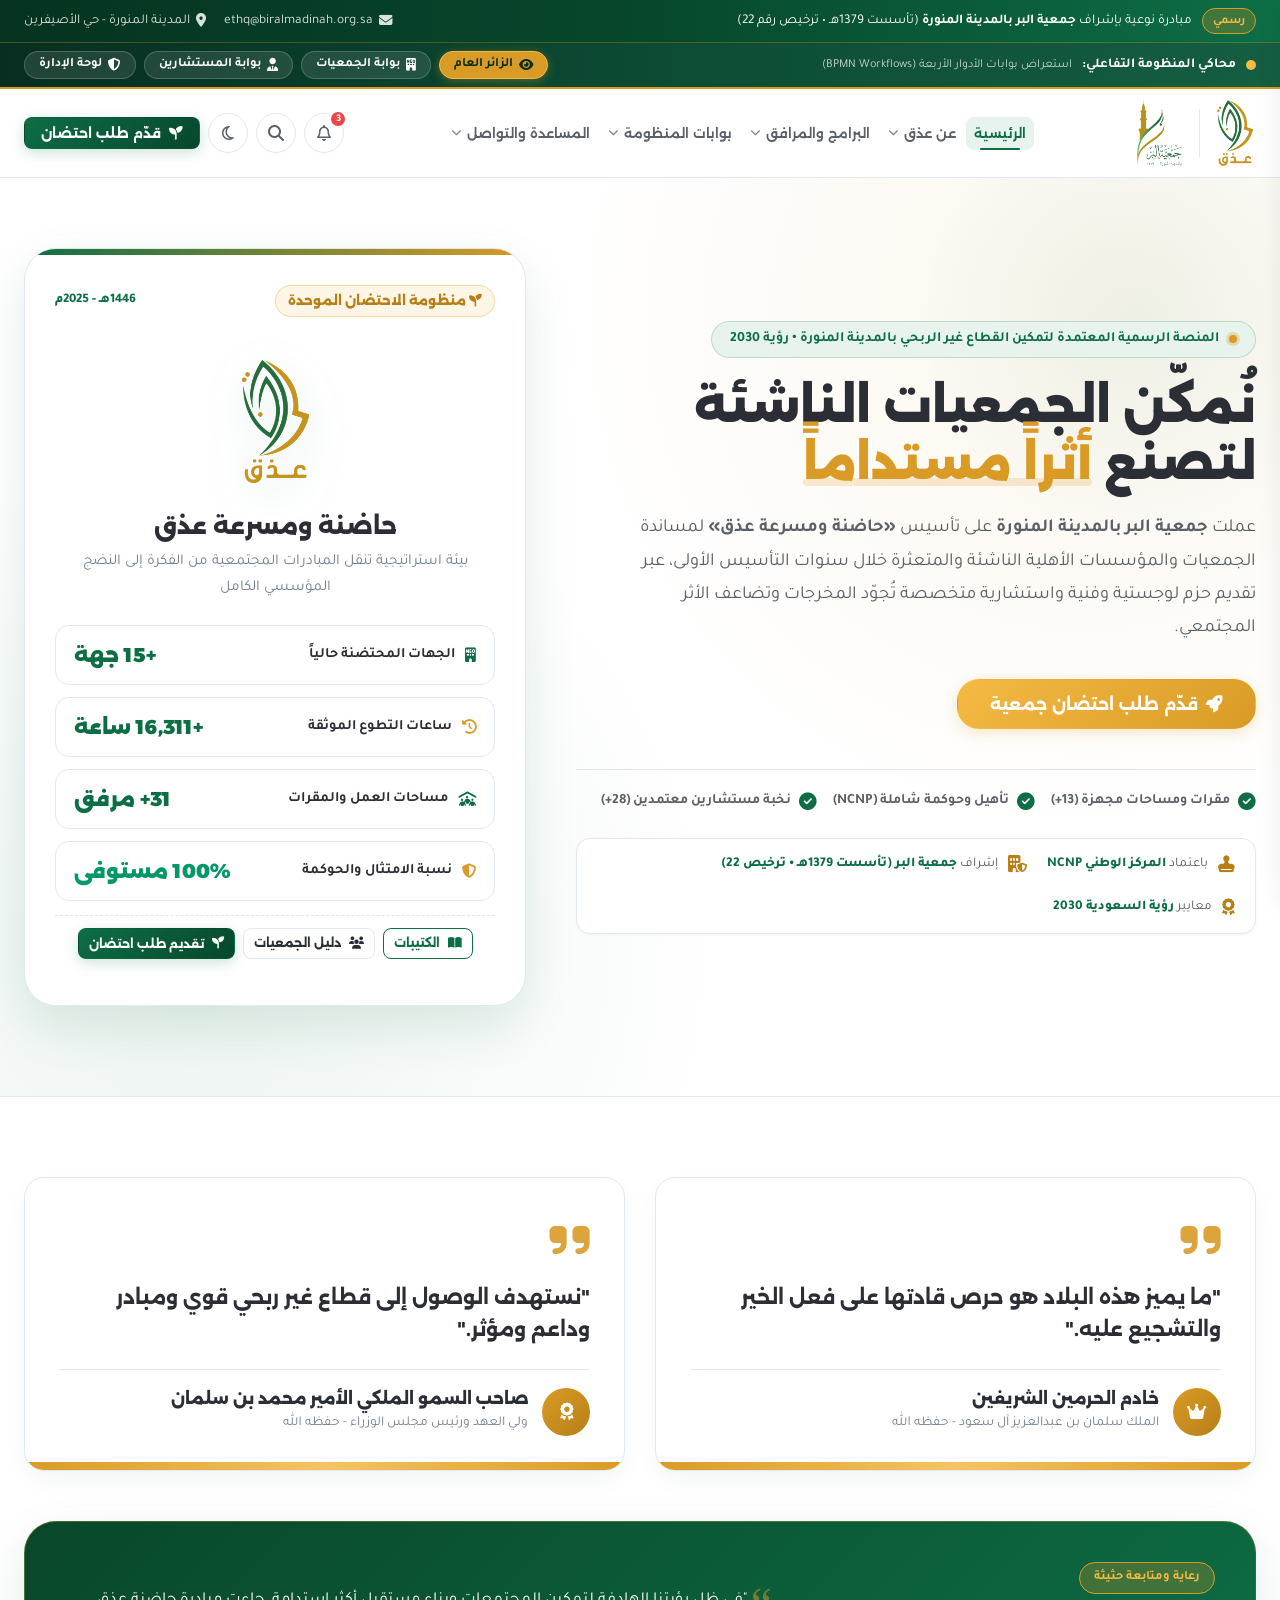
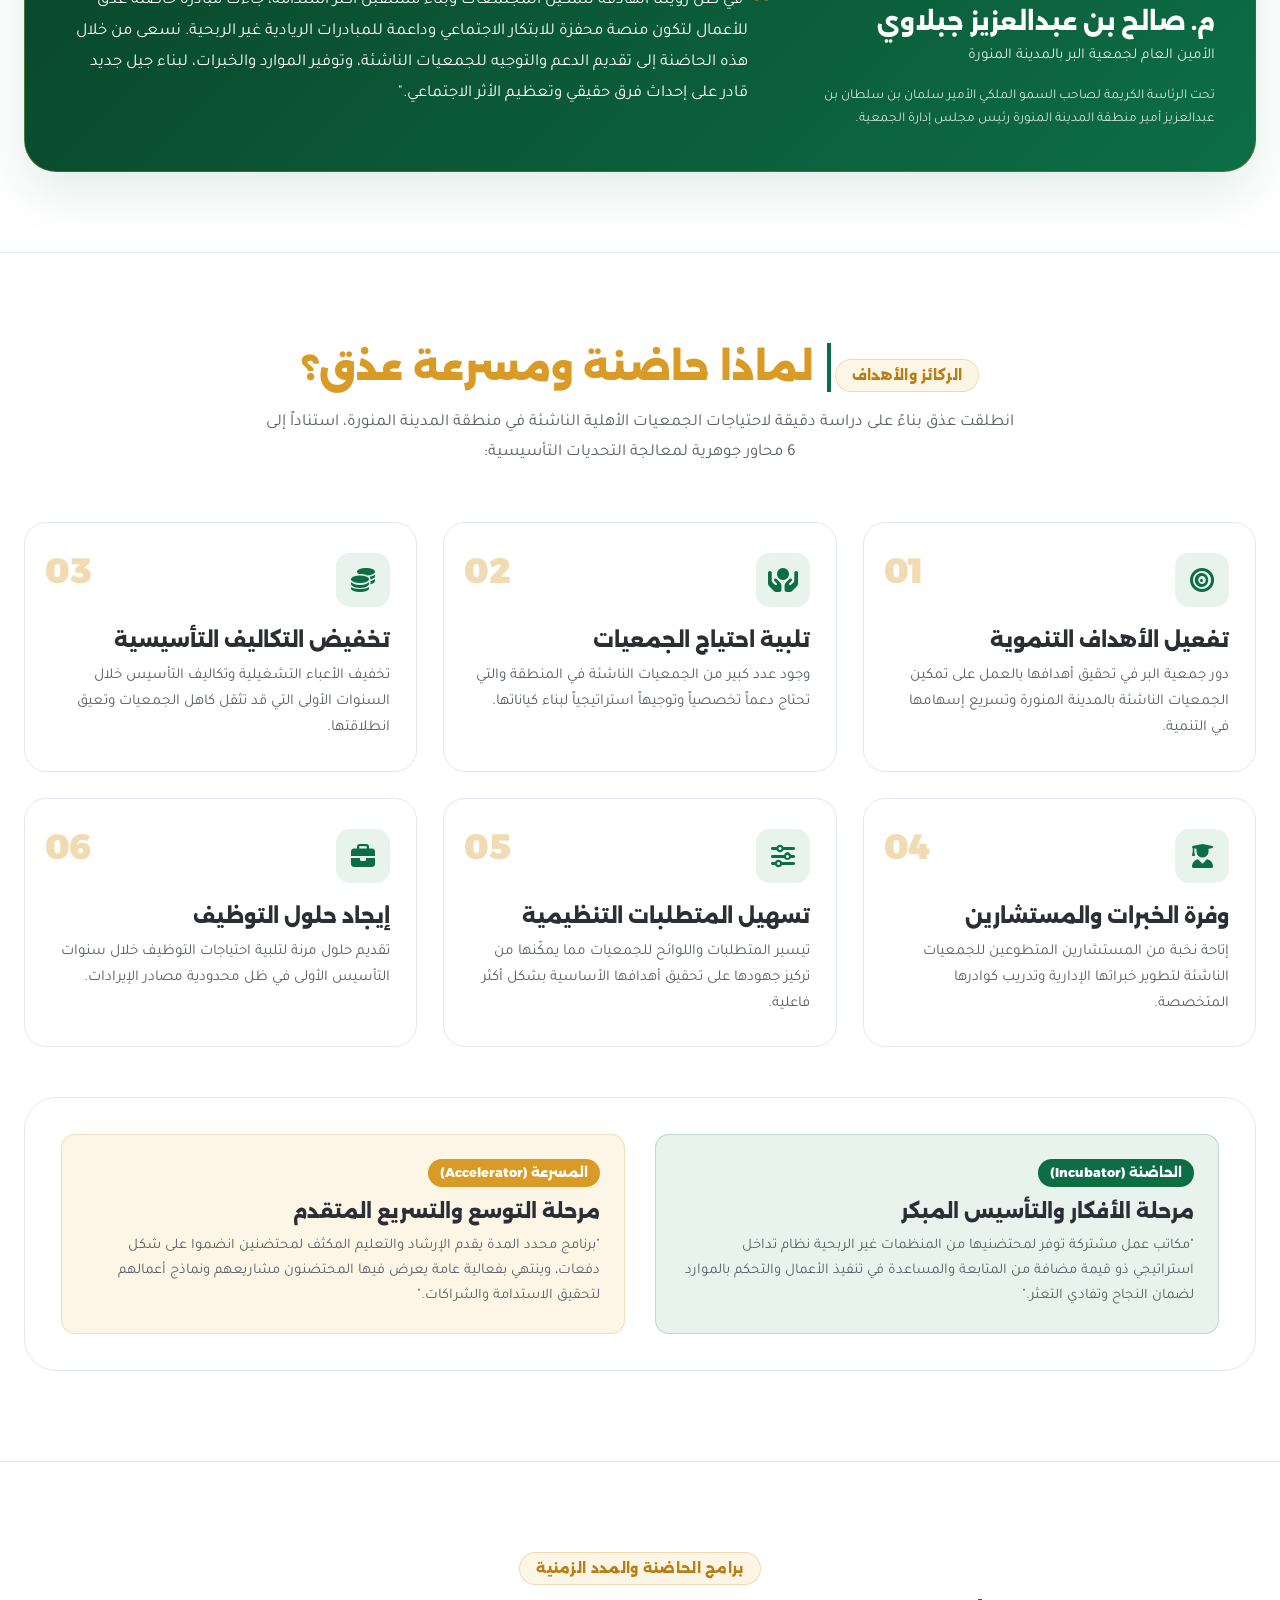
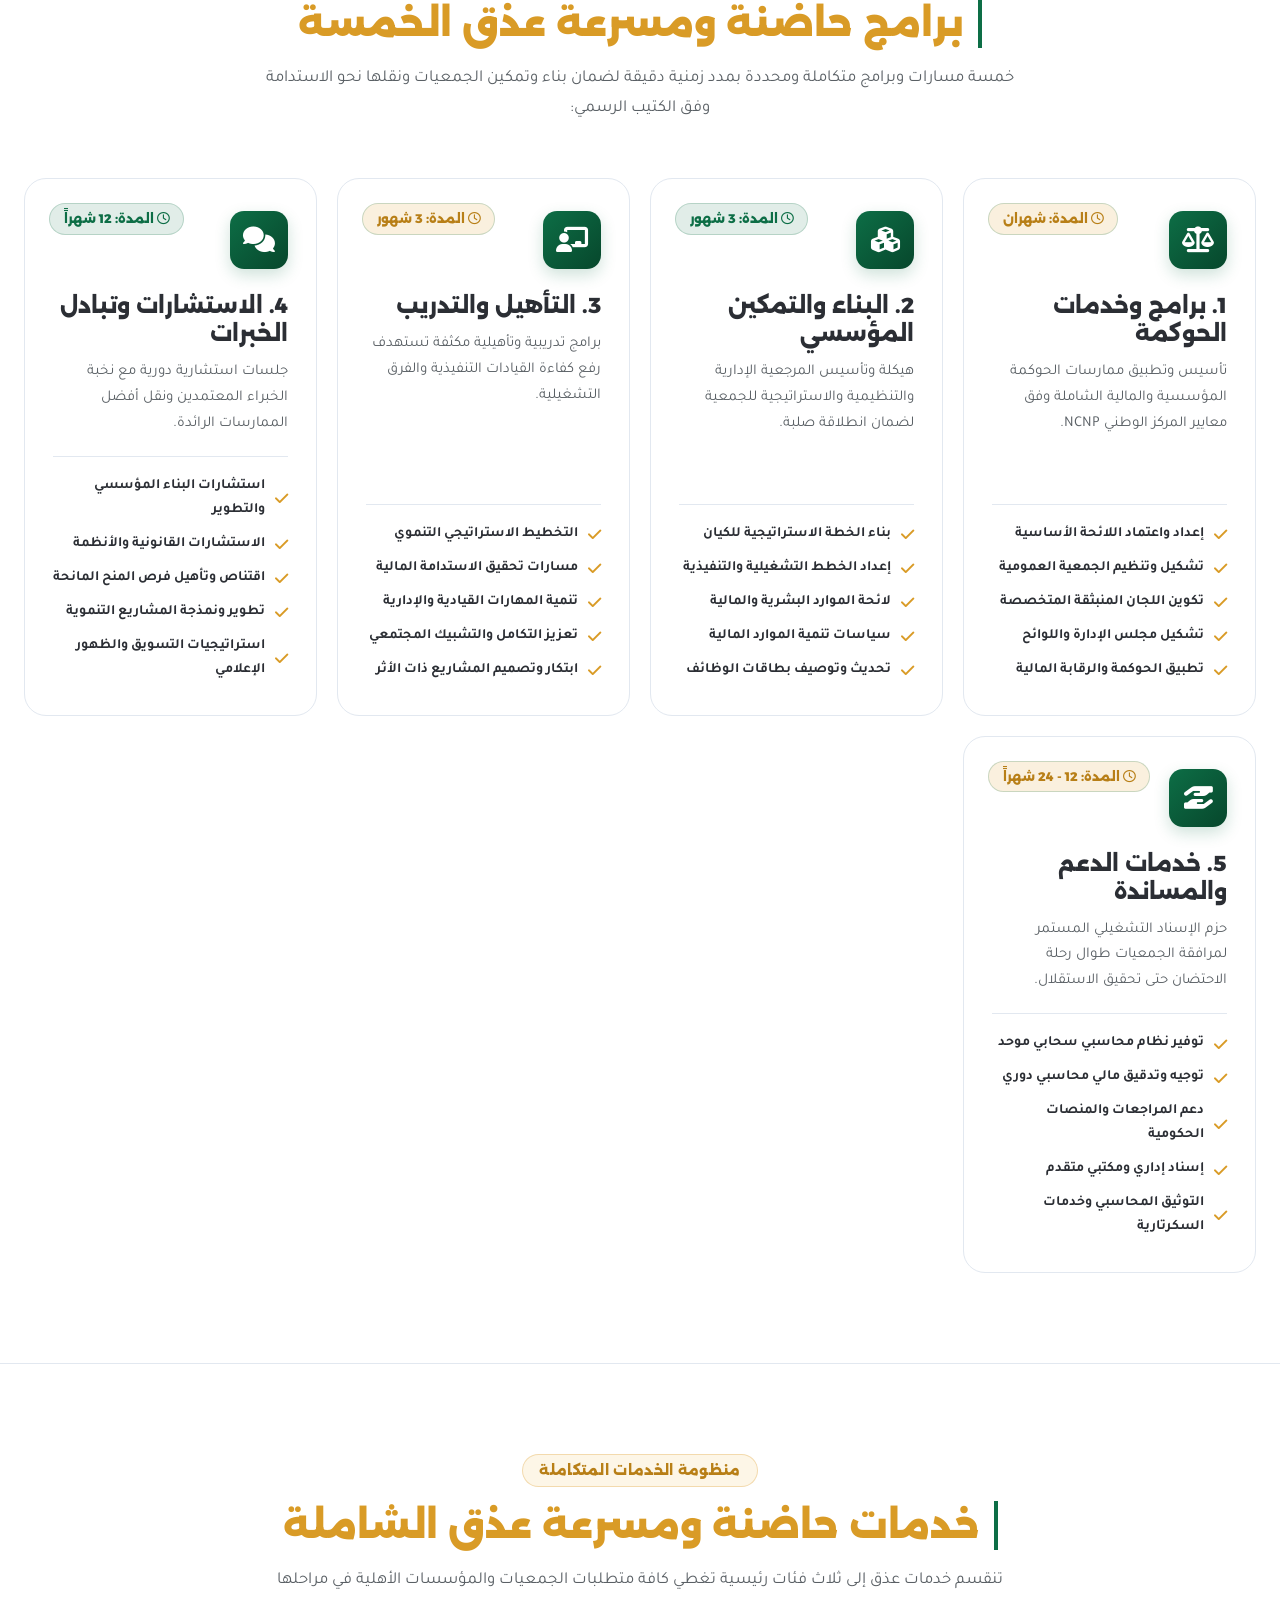
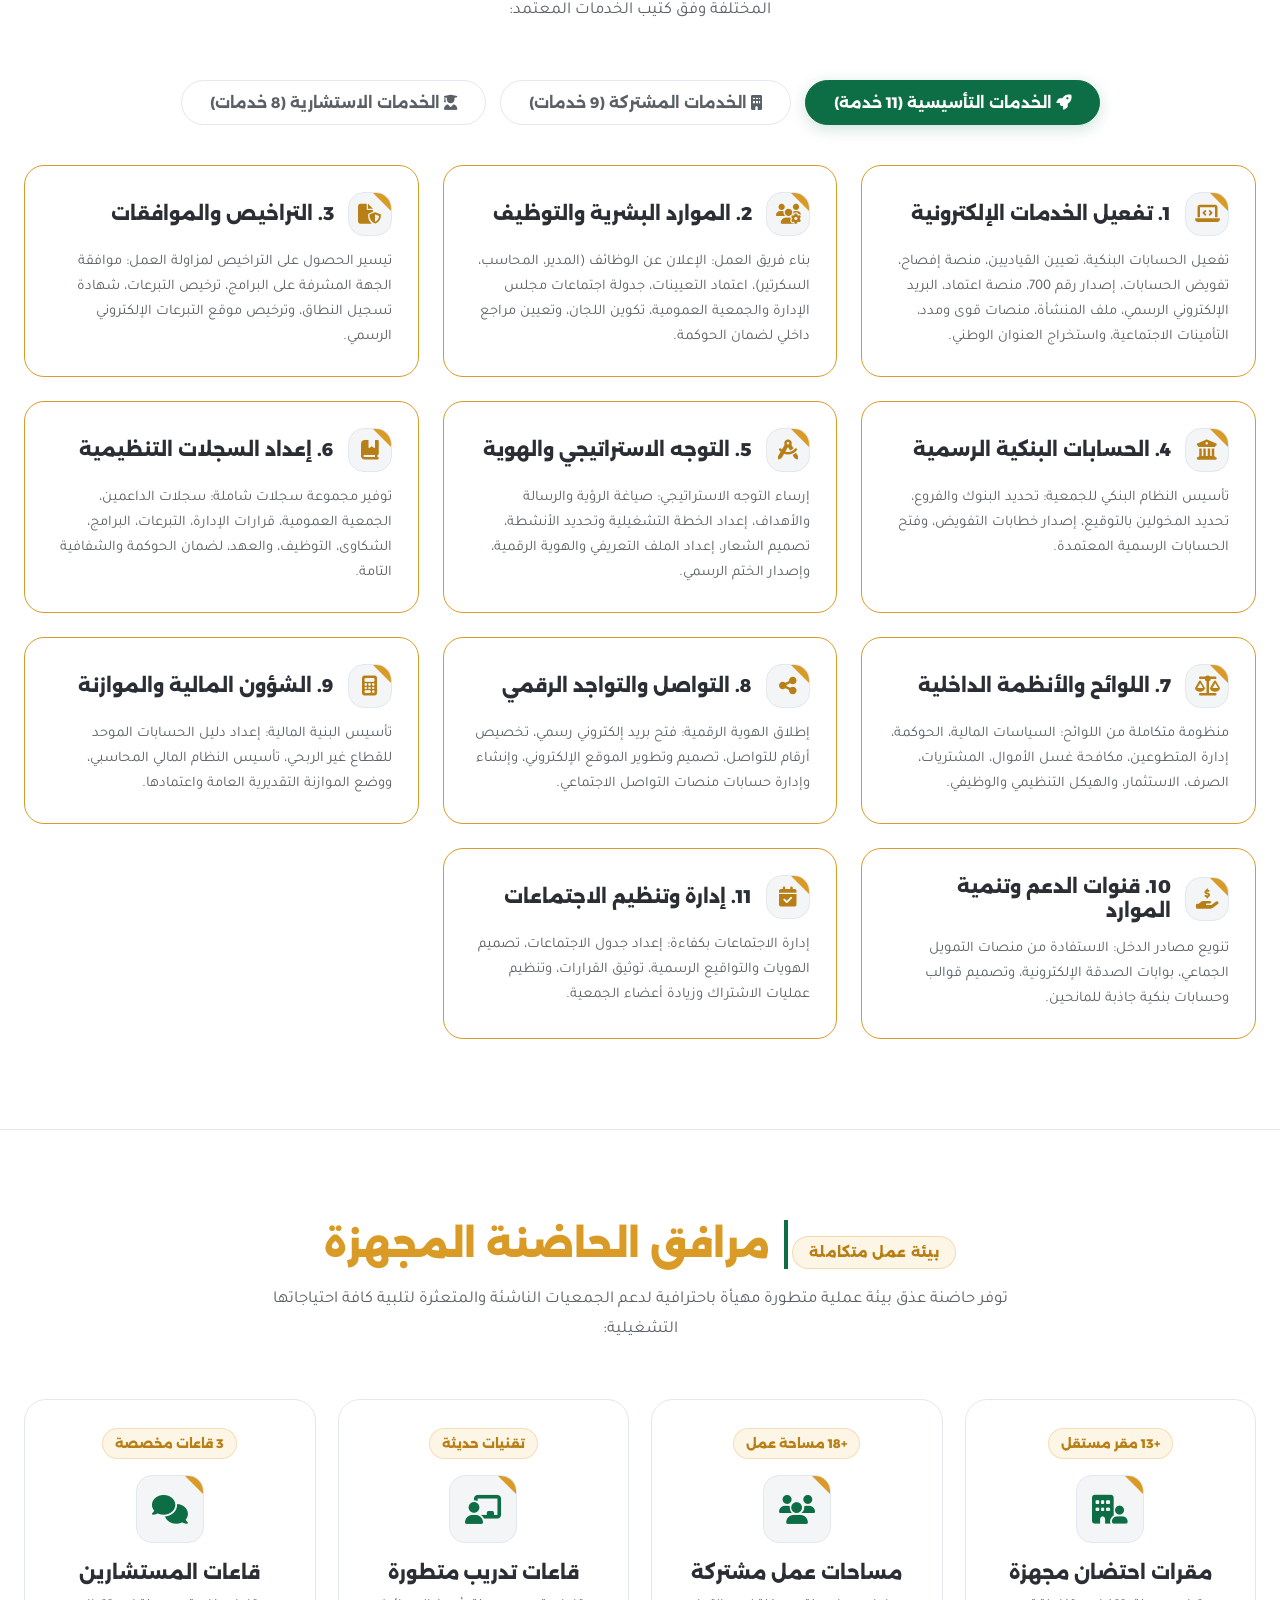
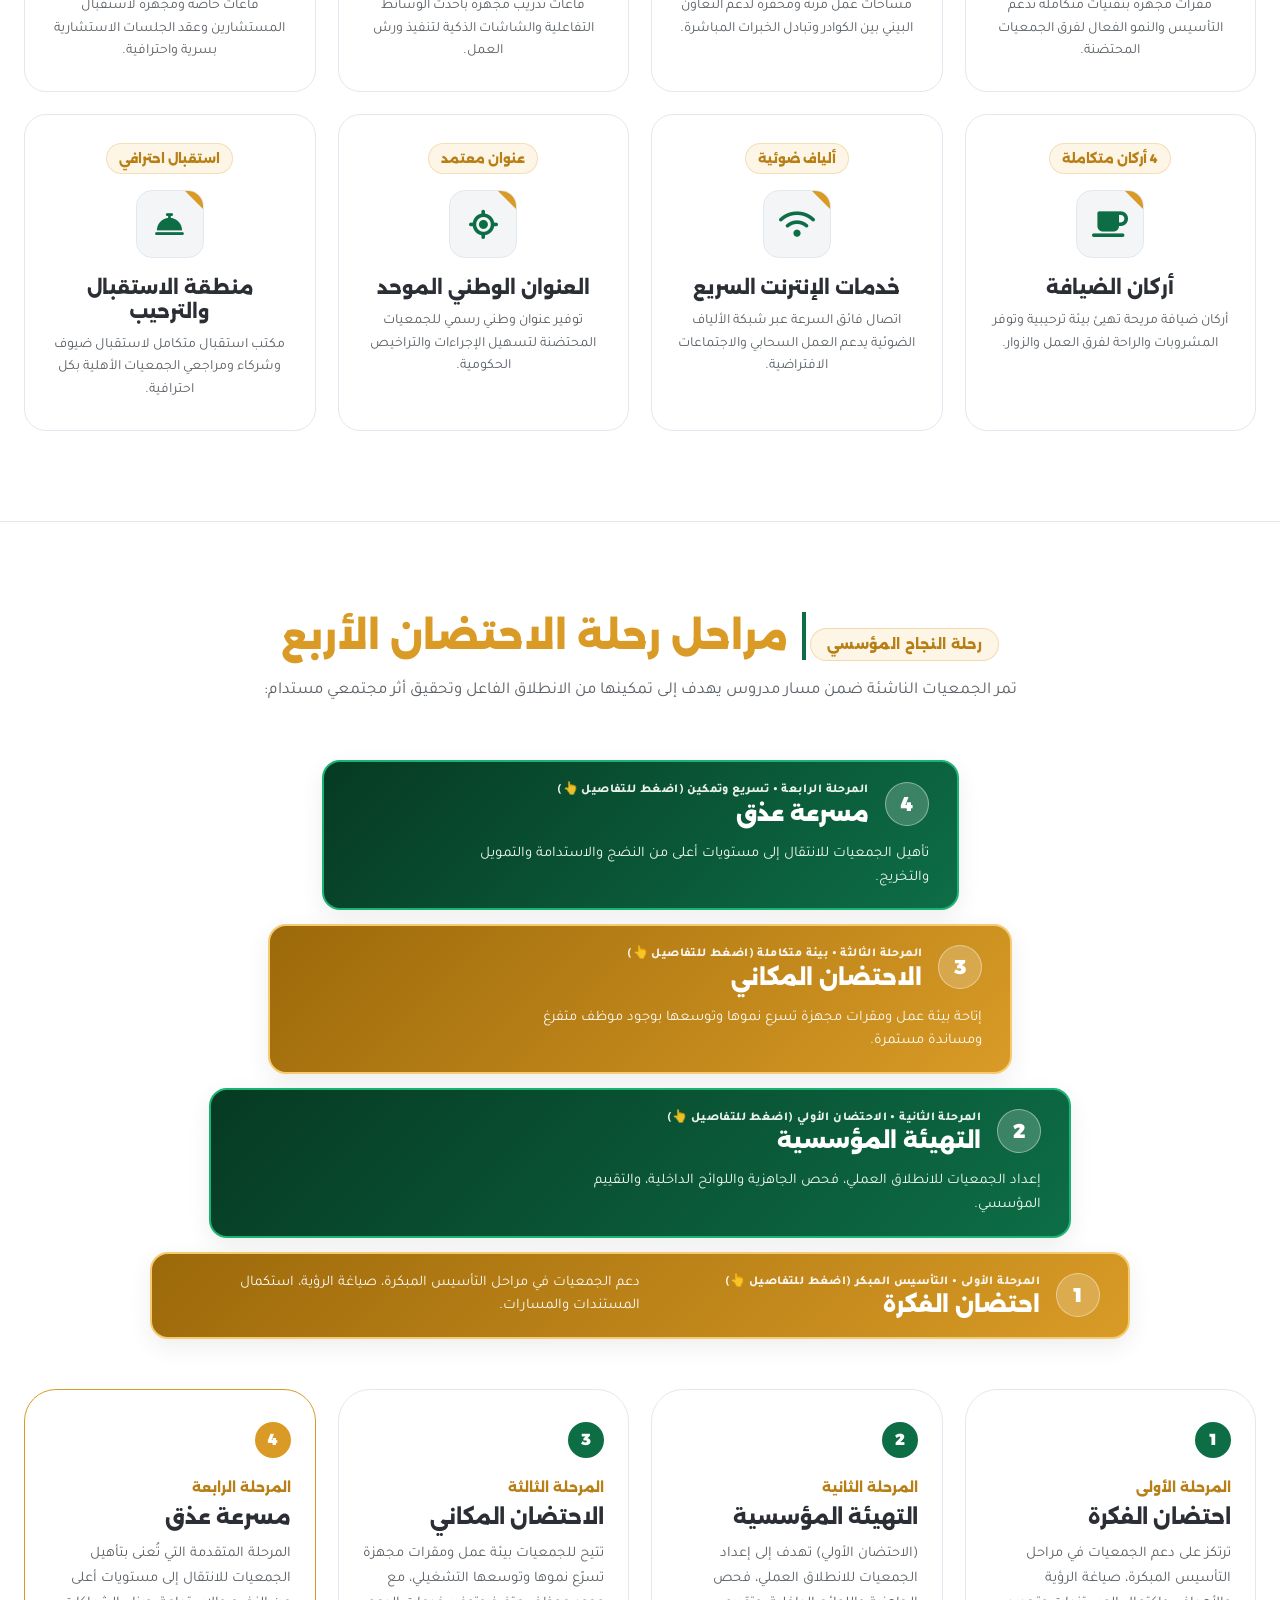
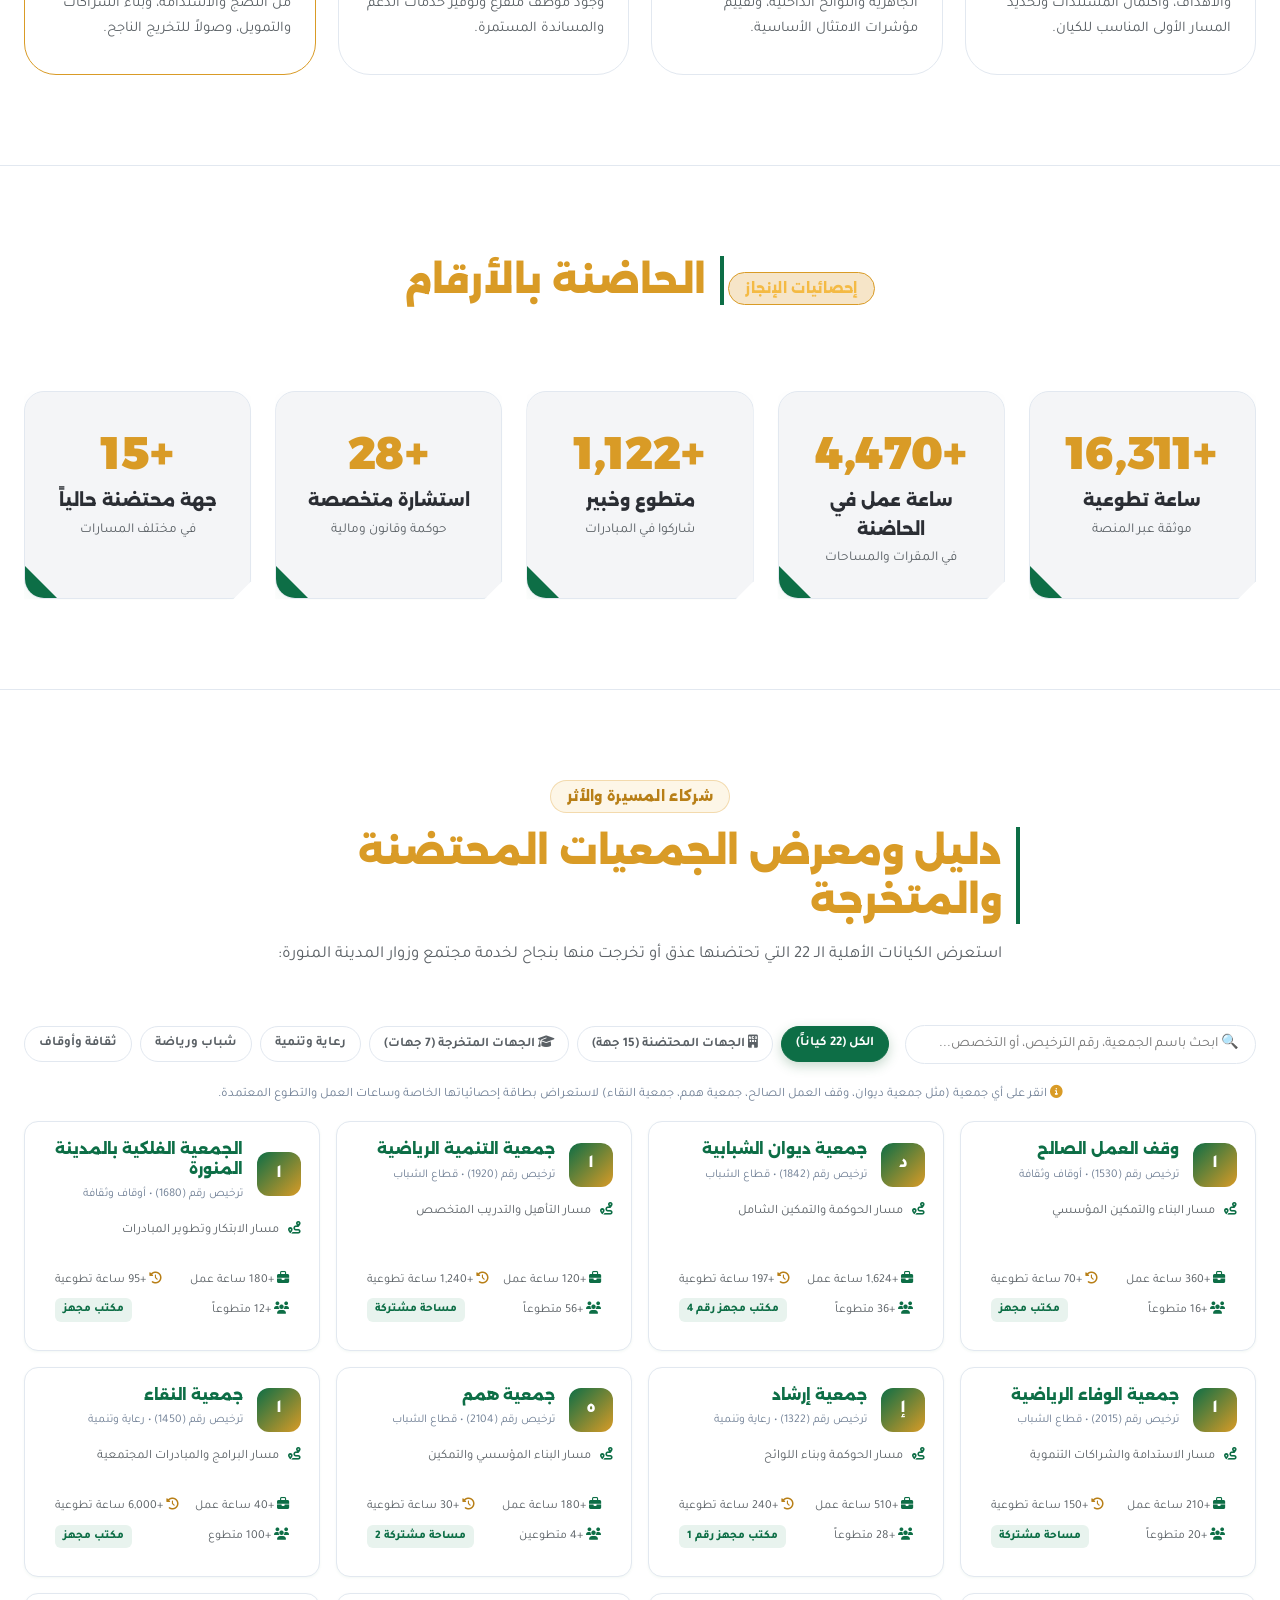
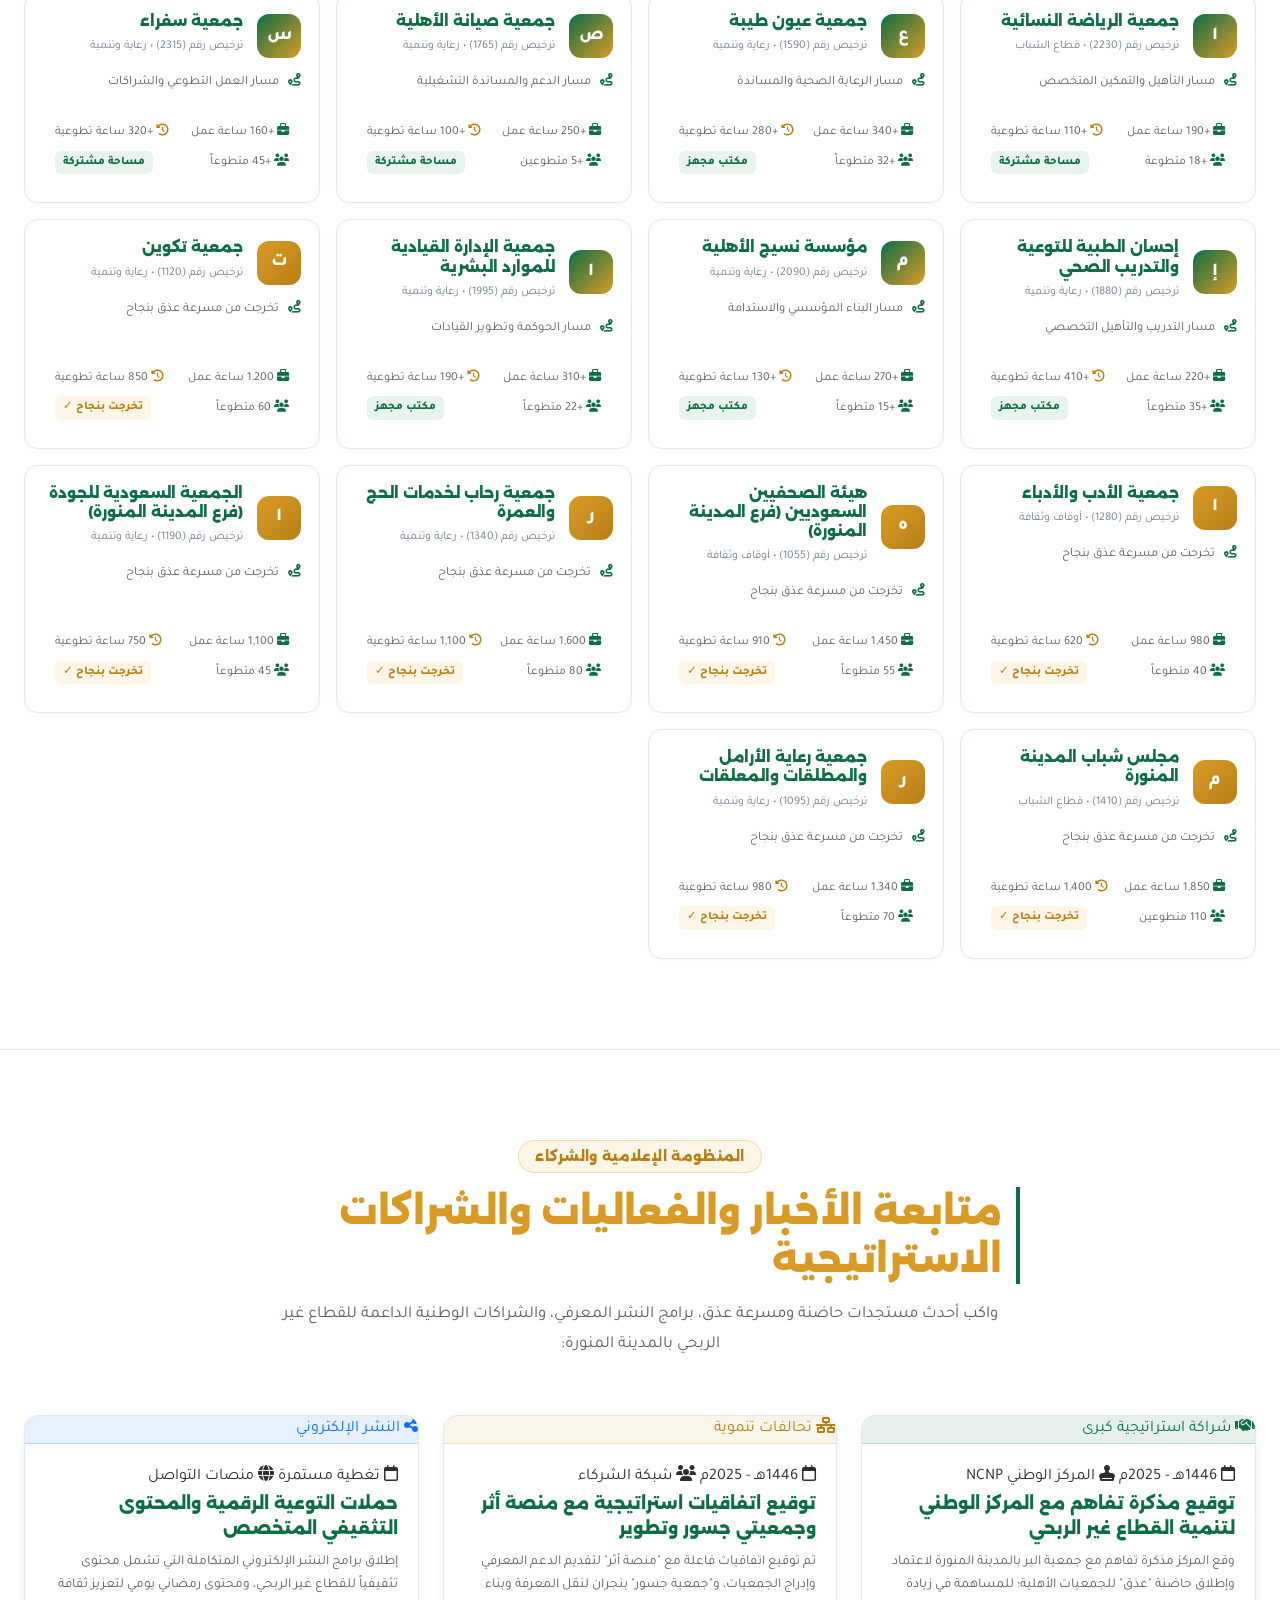
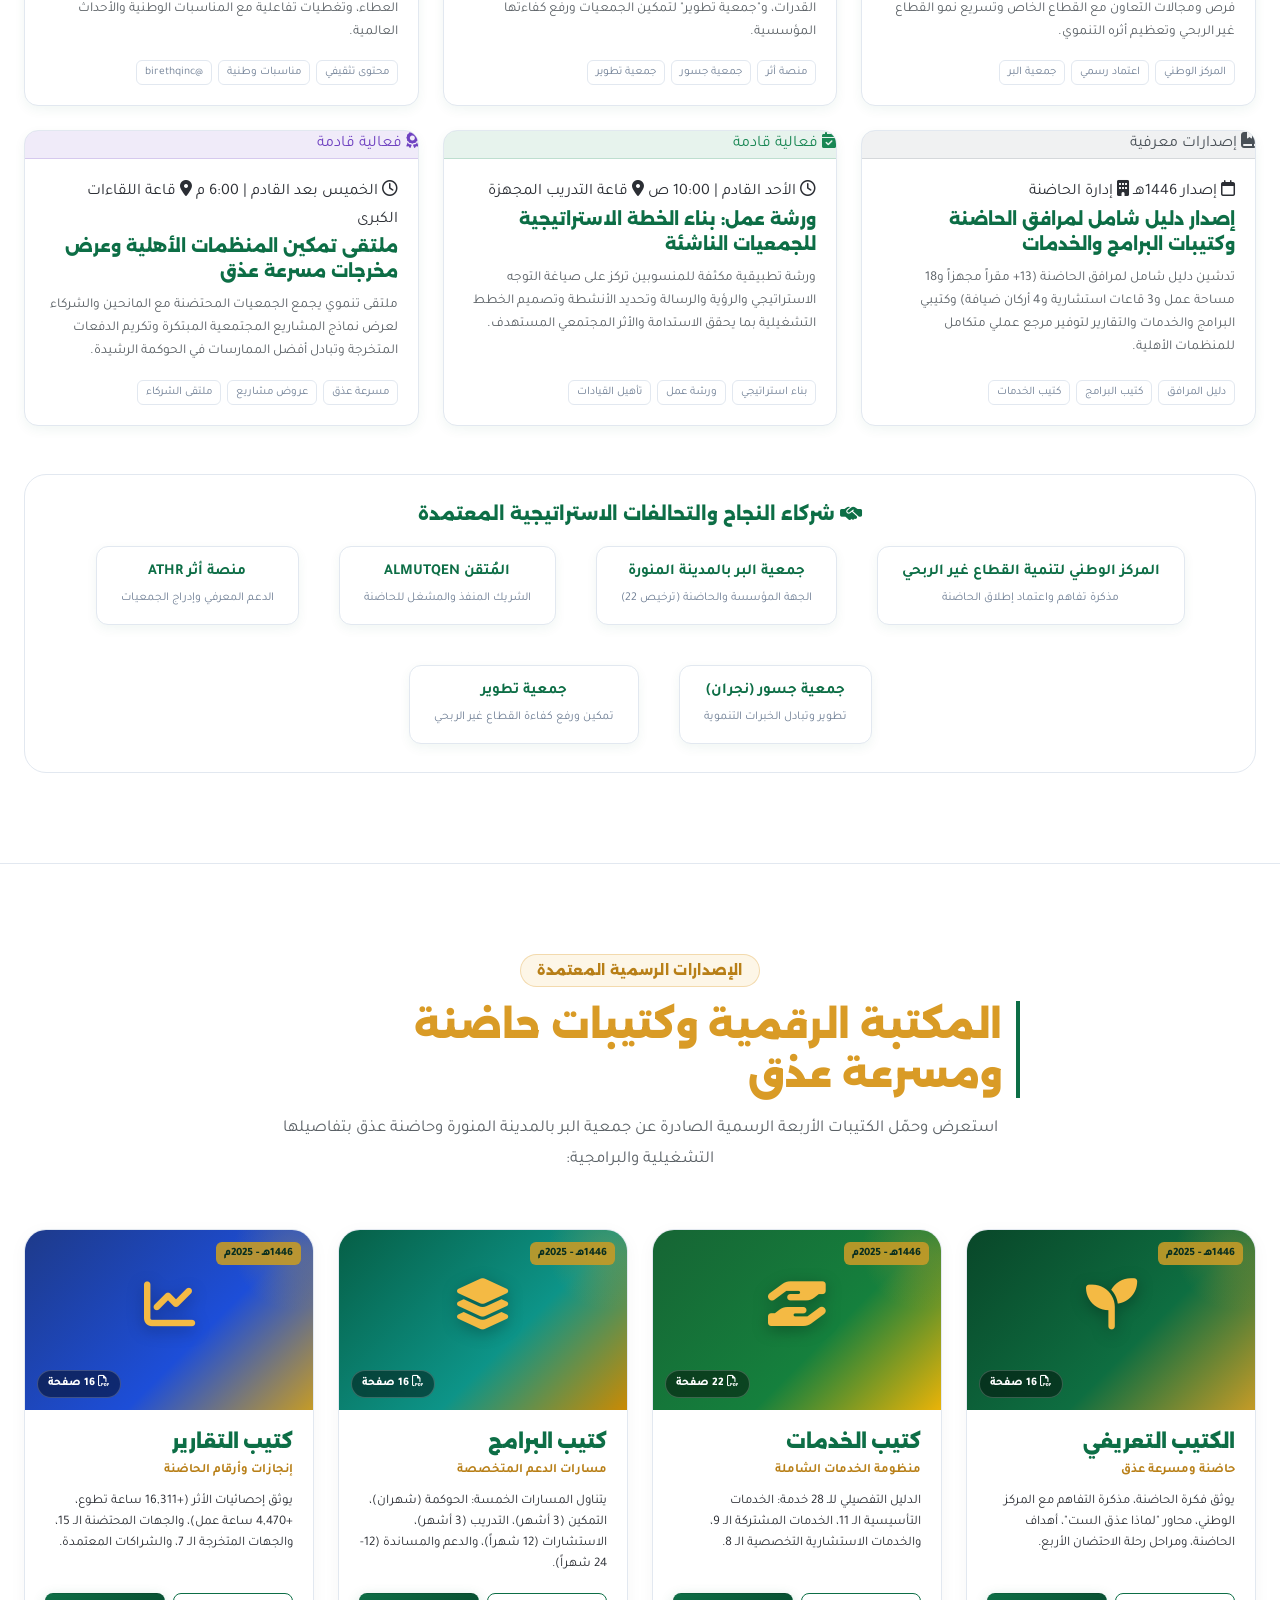
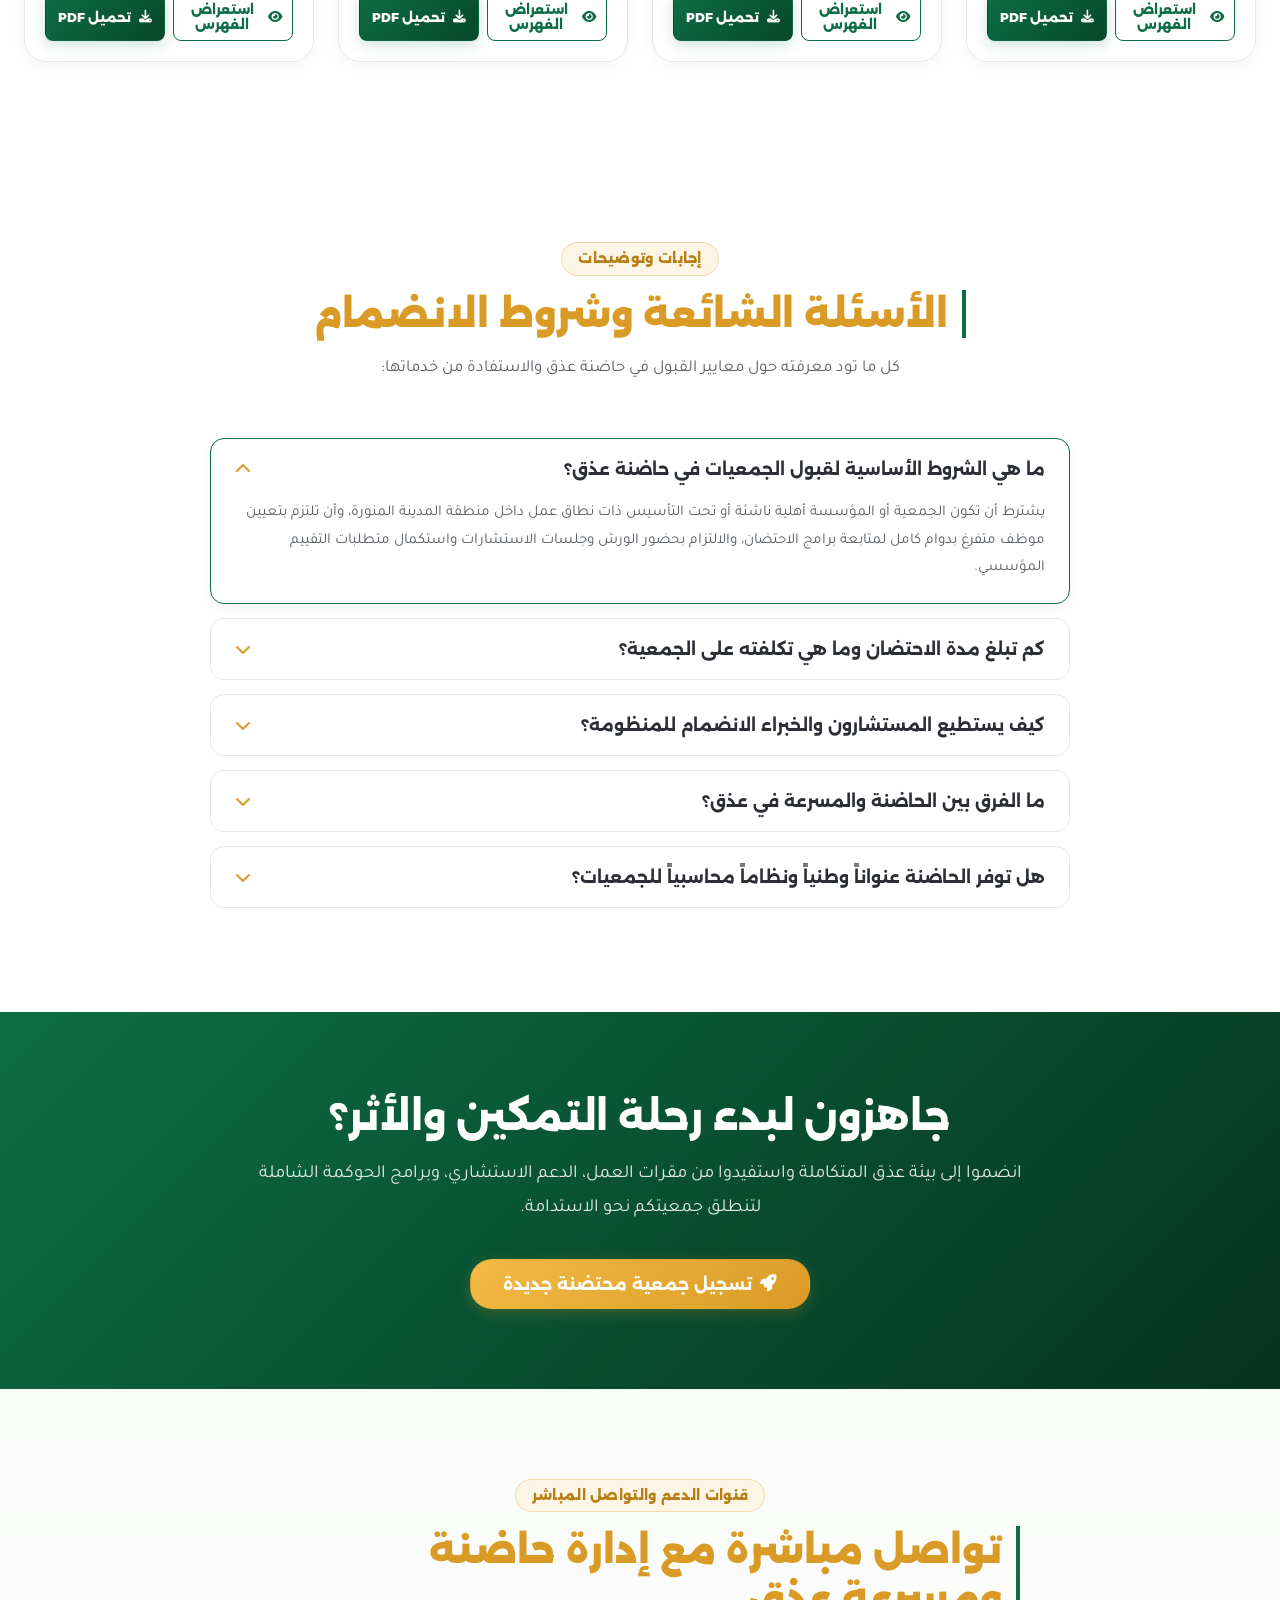
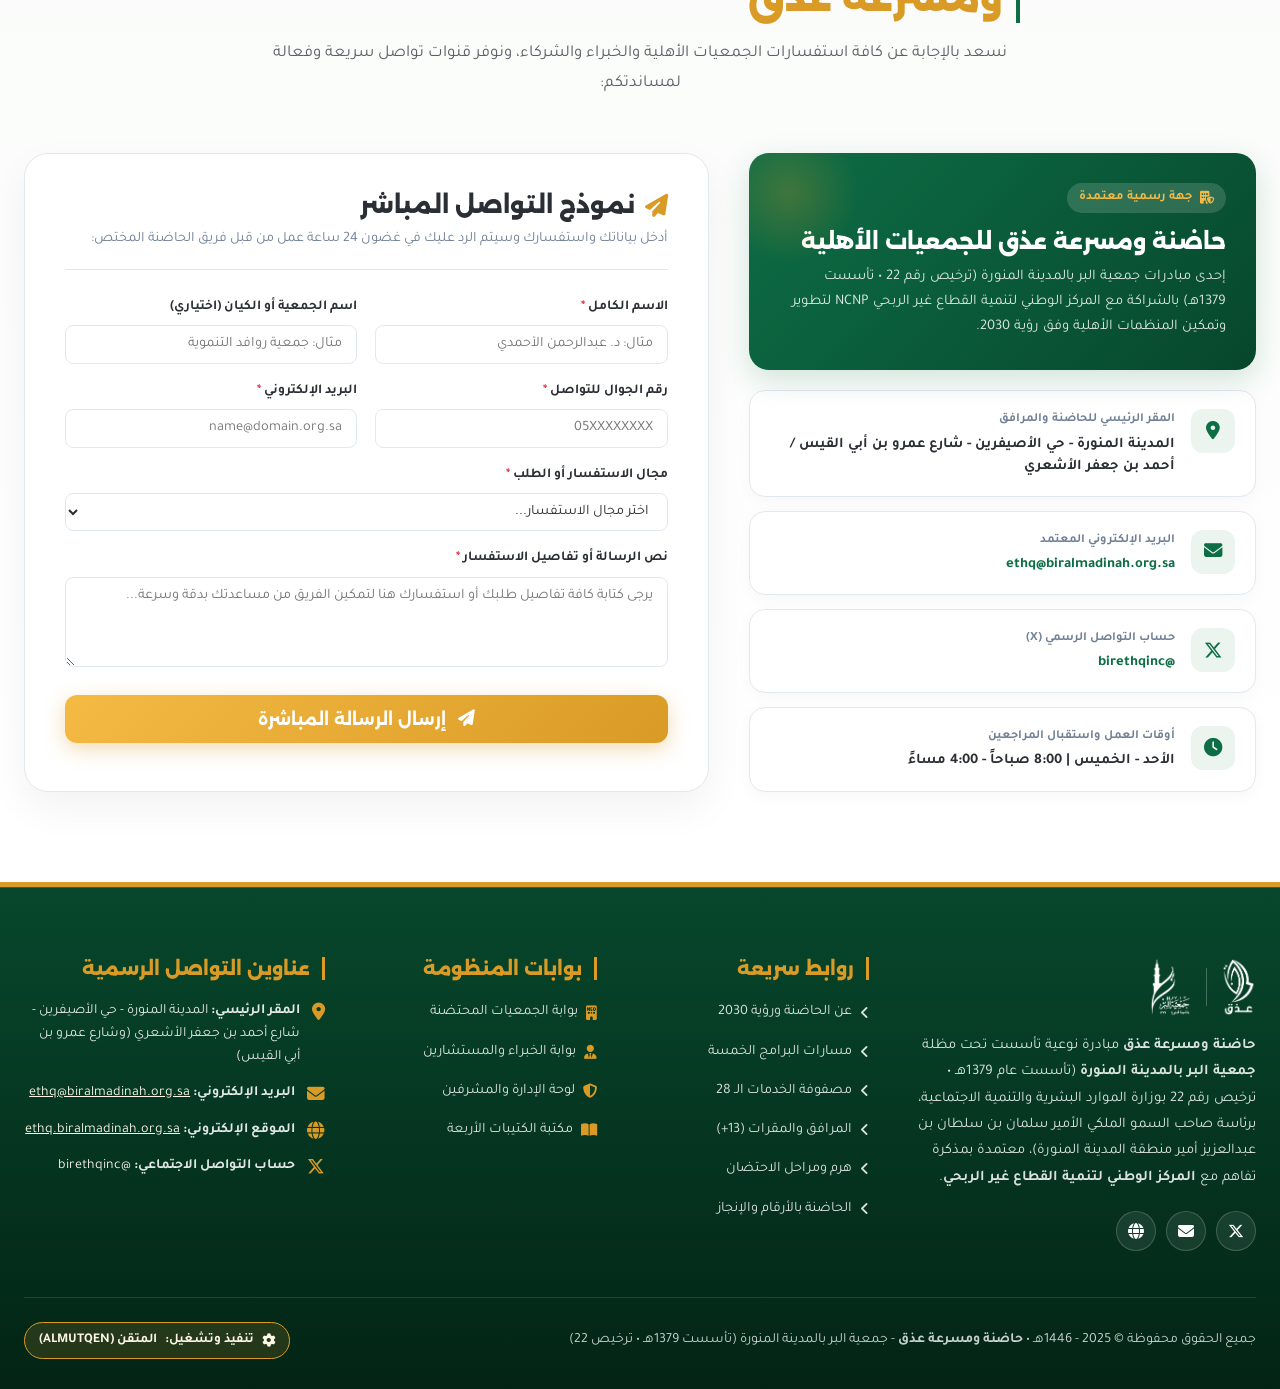
==== index.html @ b09b454d "feat: add root index.html to automatically redirect visitors to public/index.html" ====
<!DOCTYPE html>
<html lang="ar" dir="rtl">
<head>
    <meta charset="UTF-8">
    <meta name="viewport" content="width=device-width, initial-scale=1.0">
    <title>منصة حاضنة أثق للأعمال | جاري التوجيه...</title>
    
    <!-- Automatic instant redirect -->
    <meta http-equiv="refresh" content="0; url=public/index.html">
    <link rel="canonical" href="public/index.html">

    <script>
        // Preserve query parameters and hash upon redirection
        var targetUrl = 'public/index.html' + window.location.search + window.location.hash;
        window.location.replace(targetUrl);
    </script>

    <style>
        :root {
            --bg-color: #0b0f19;
            --card-bg: rgba(17, 24, 39, 0.85);
            --primary: #3b82f6;
            --primary-glow: rgba(59, 130, 246, 0.35);
            --text-main: #f3f4f6;
            --text-muted: #9ca3af;
            --border-color: rgba(255, 255, 255, 0.08);
        }

        * {
            box-sizing: border-box;
            margin: 0;
            padding: 0;
        }

        body {
            font-family: -apple-system, BlinkMacSystemFont, "Segoe UI", Roboto, "Cairo", "Tajawal", sans-serif;
            background: radial-gradient(circle at 50% 20%, #1e1b4b 0%, #0b0f19 80%);
            color: var(--text-main);
            min-height: 100vh;
            display: flex;
            align-items: center;
            justify-content: center;
            padding: 1.5rem;
        }

        .redirect-card {
            background: var(--card-bg);
            border: 1px solid var(--border-color);
            backdrop-filter: blur(16px);
            -webkit-backdrop-filter: blur(16px);
            padding: 2.5rem 2rem;
            border-radius: 1.25rem;
            max-width: 440px;
            width: 100%;
            text-align: center;
            box-shadow: 0 20px 40px rgba(0, 0, 0, 0.5), 0 0 50px var(--primary-glow);
            animation: fadeIn 0.4s ease-out;
        }

        @keyframes fadeIn {
            from { opacity: 0; transform: translateY(10px); }
            to { opacity: 1; transform: translateY(0); }
        }

        .spinner {
            width: 52px;
            height: 52px;
            margin: 0 auto 1.5rem;
            border: 3px solid rgba(59, 130, 246, 0.2);
            border-top-color: var(--primary);
            border-radius: 50%;
            animation: spin 0.8s linear infinite;
        }

        @keyframes spin {
            to { transform: rotate(360deg); }
        }

        h1 {
            font-size: 1.35rem;
            font-weight: 700;
            margin-bottom: 0.75rem;
            color: #ffffff;
        }

        p {
            font-size: 0.95rem;
            color: var(--text-muted);
            line-height: 1.6;
            margin-bottom: 1.5rem;
        }

        .btn-link {
            display: inline-block;
            background: linear-gradient(135deg, #2563eb, #1d4ed8);
            color: #ffffff;
            text-decoration: none;
            padding: 0.75rem 1.75rem;
            border-radius: 0.75rem;
            font-weight: 600;
            font-size: 0.95rem;
            transition: all 0.2s ease;
            box-shadow: 0 4px 15px rgba(37, 99, 235, 0.35);
        }

        .btn-link:hover {
            transform: translateY(-2px);
            box-shadow: 0 6px 20px rgba(37, 99, 235, 0.5);
            background: linear-gradient(135deg, #3b82f6, #2563eb);
        }
    </style>
</head>
<body>
    <div class="redirect-card">
        <div class="spinner" aria-hidden="true"></div>
        <h1>منصة حاضنة أثق للأعمال</h1>
        <p>جاري تحويلك تلقائياً إلى واجهة المنصة الرئيسية...</p>
        <a id="redirect-link" href="public/index.html" class="btn-link">اضغط هنا إذا لم يتم التحويل تلقائياً</a>
    </div>

    <script>
        // Update direct link to include any query parameters or hash
        document.getElementById('redirect-link').href = targetUrl;
    </script>
</body>
</html>
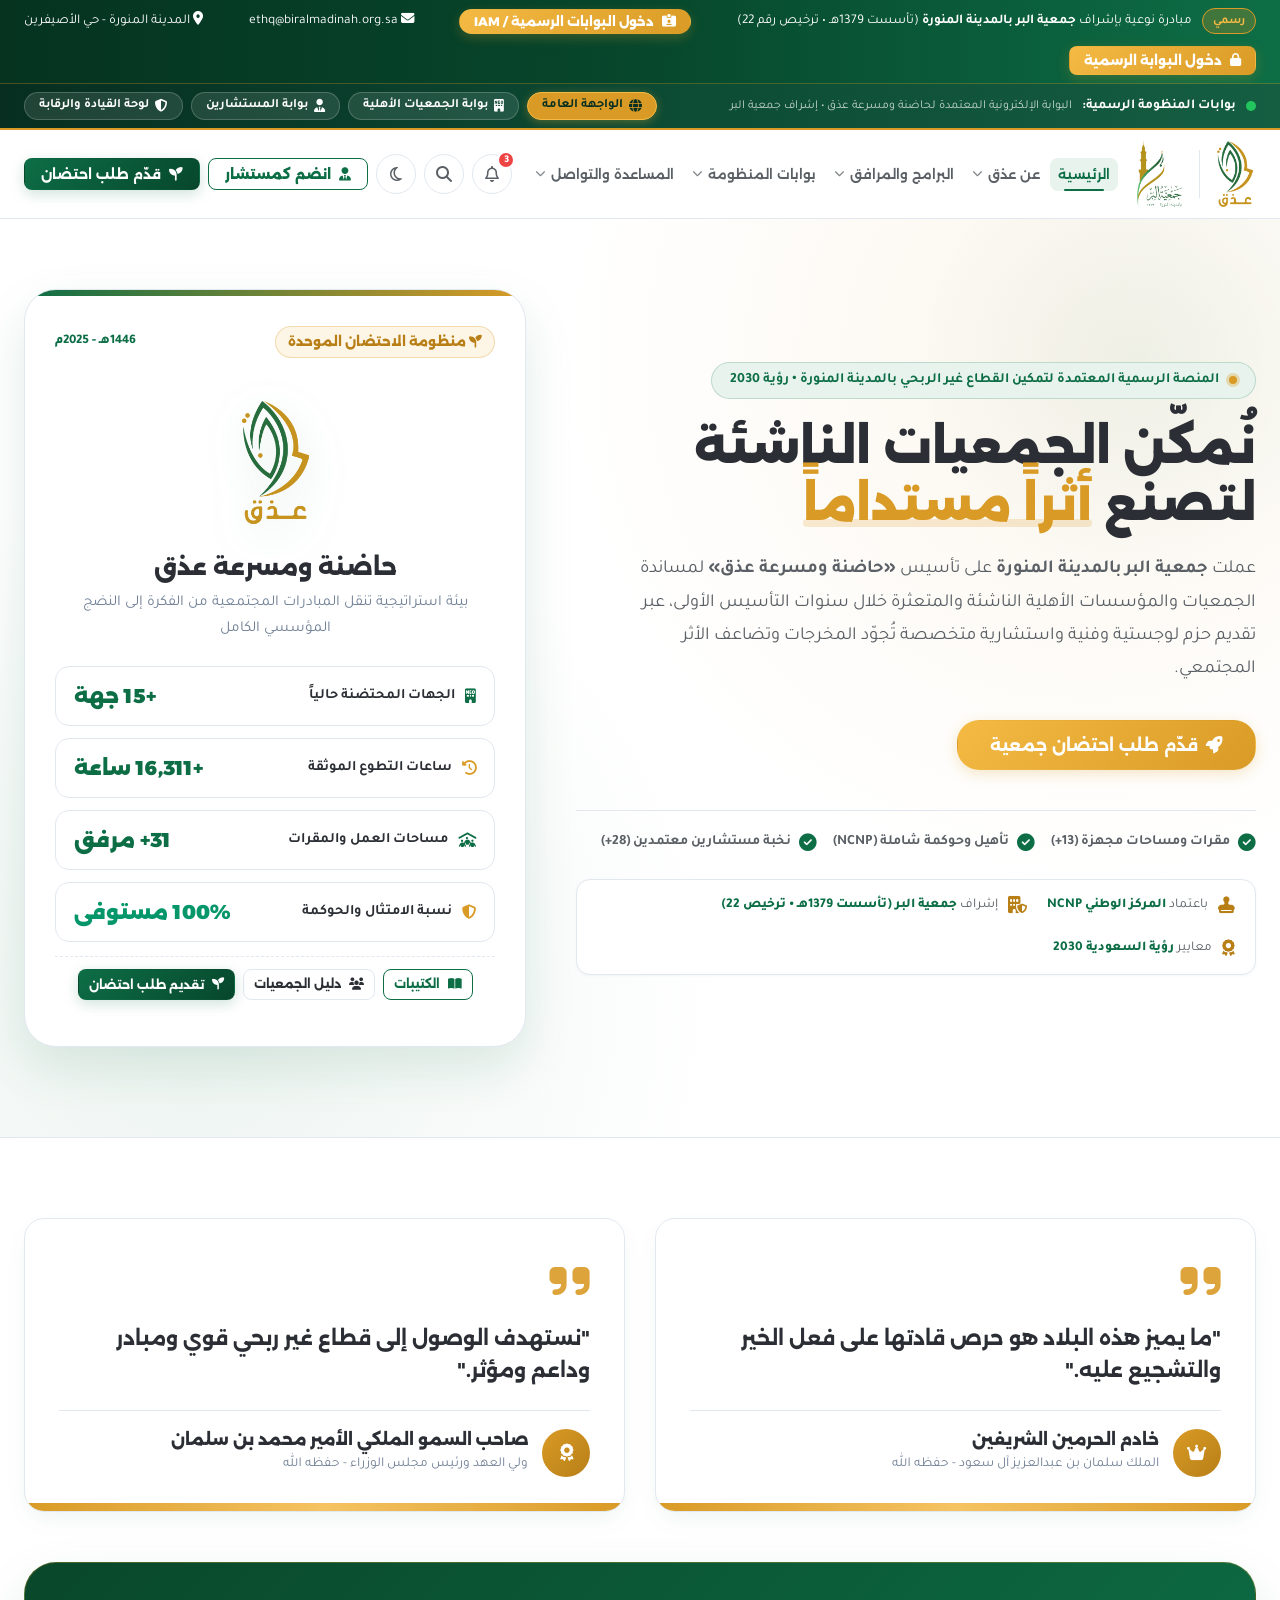
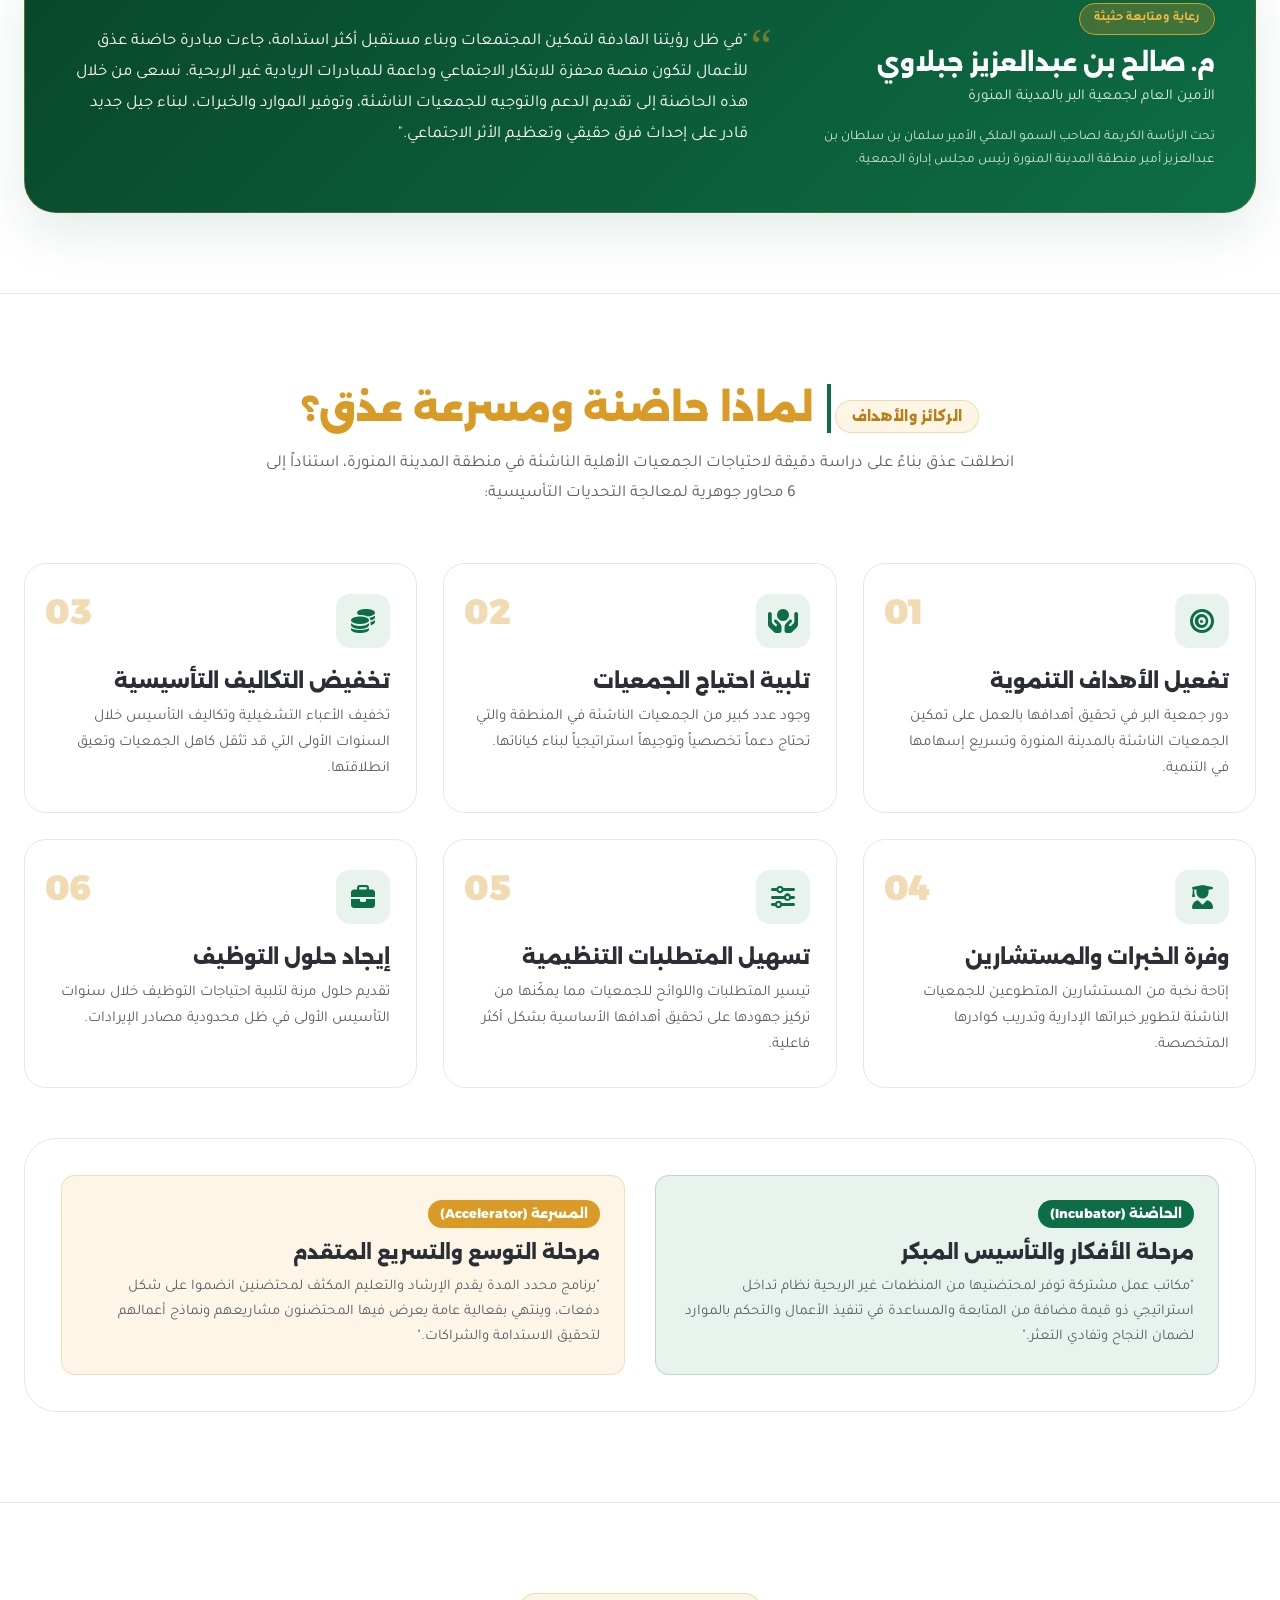
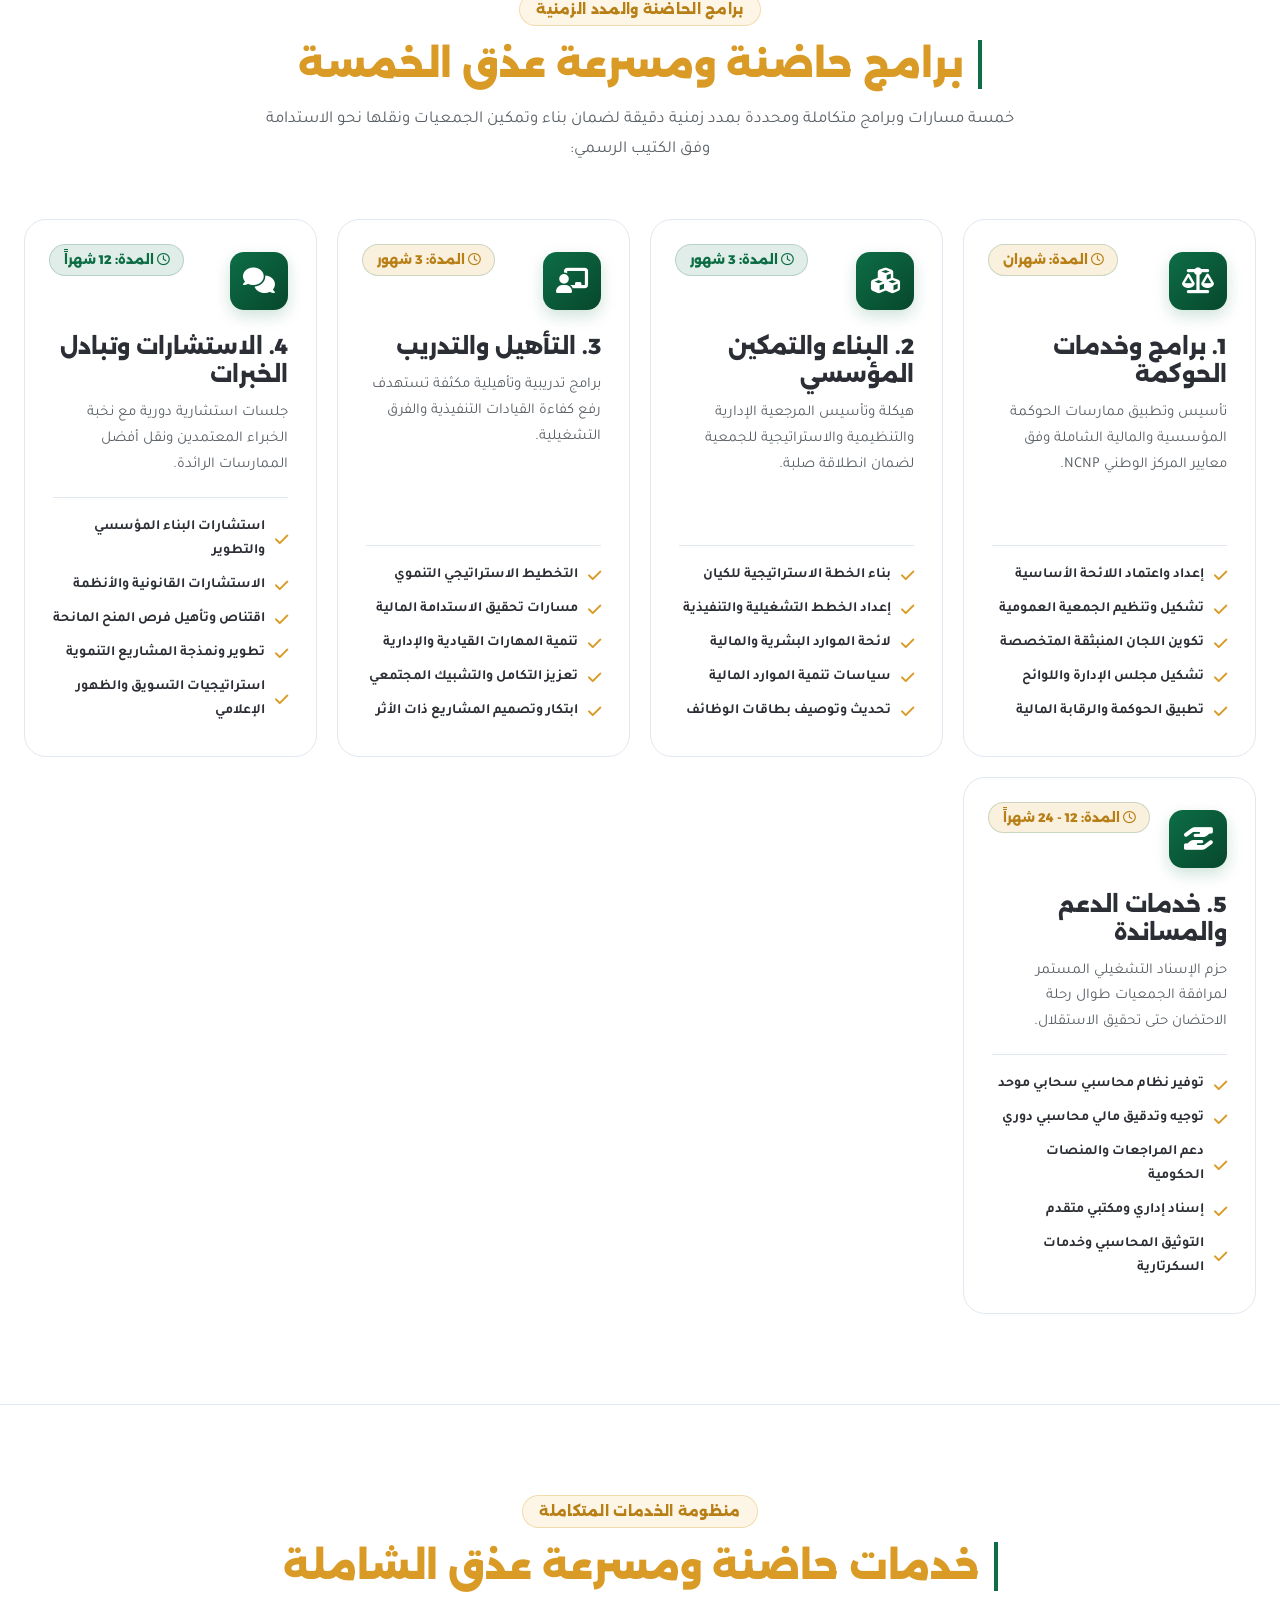
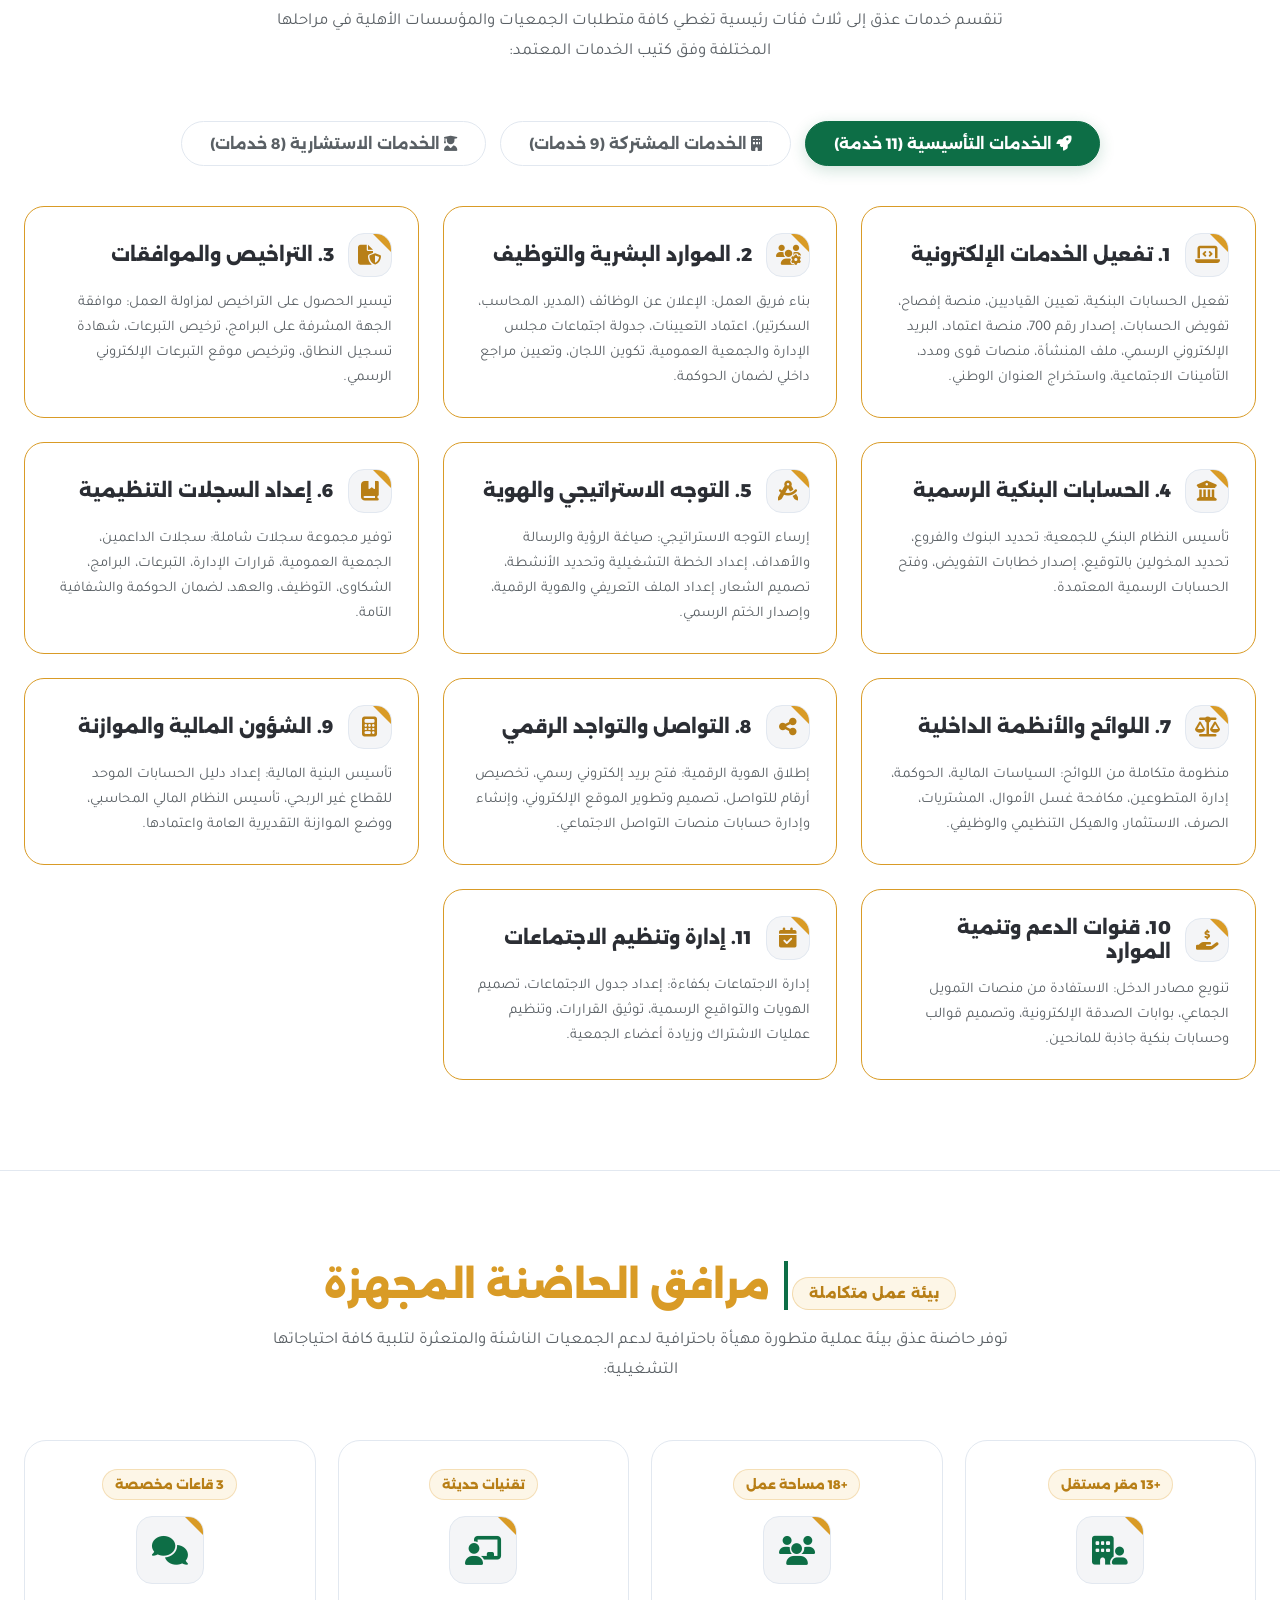
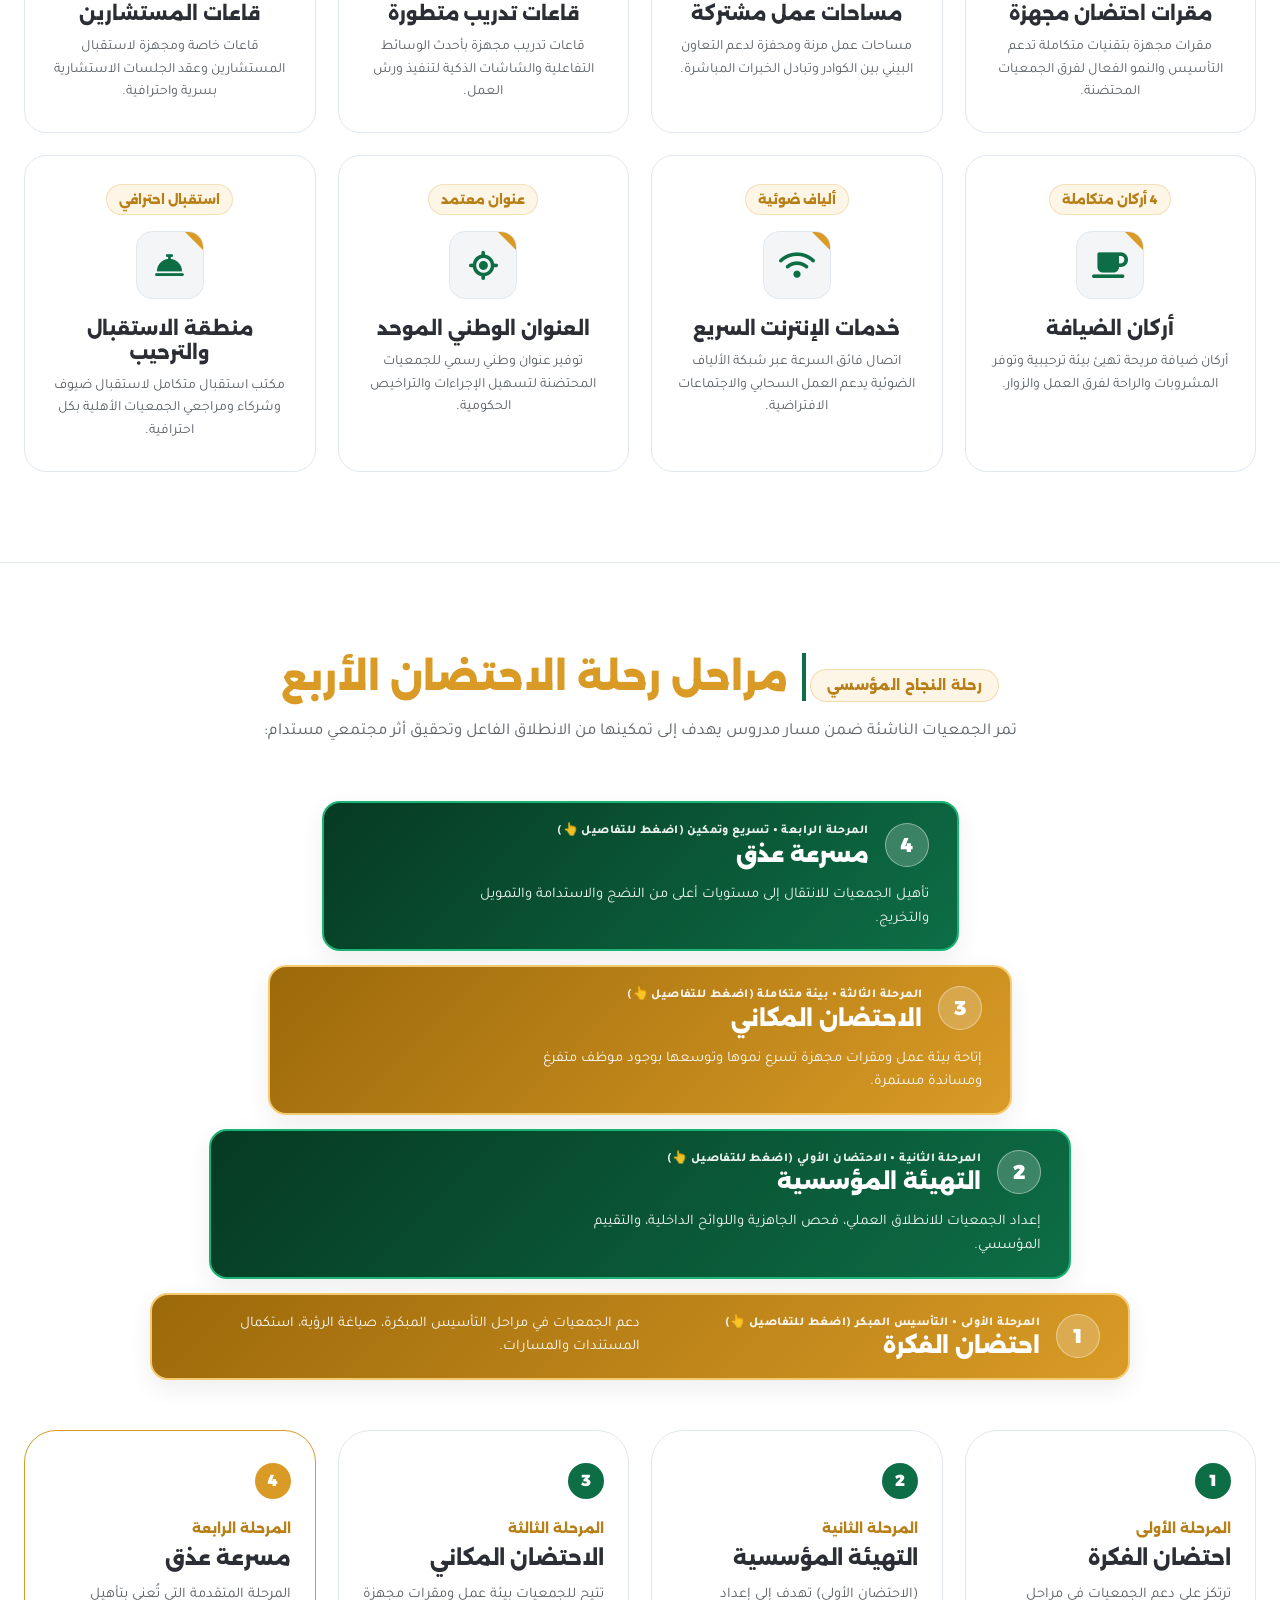
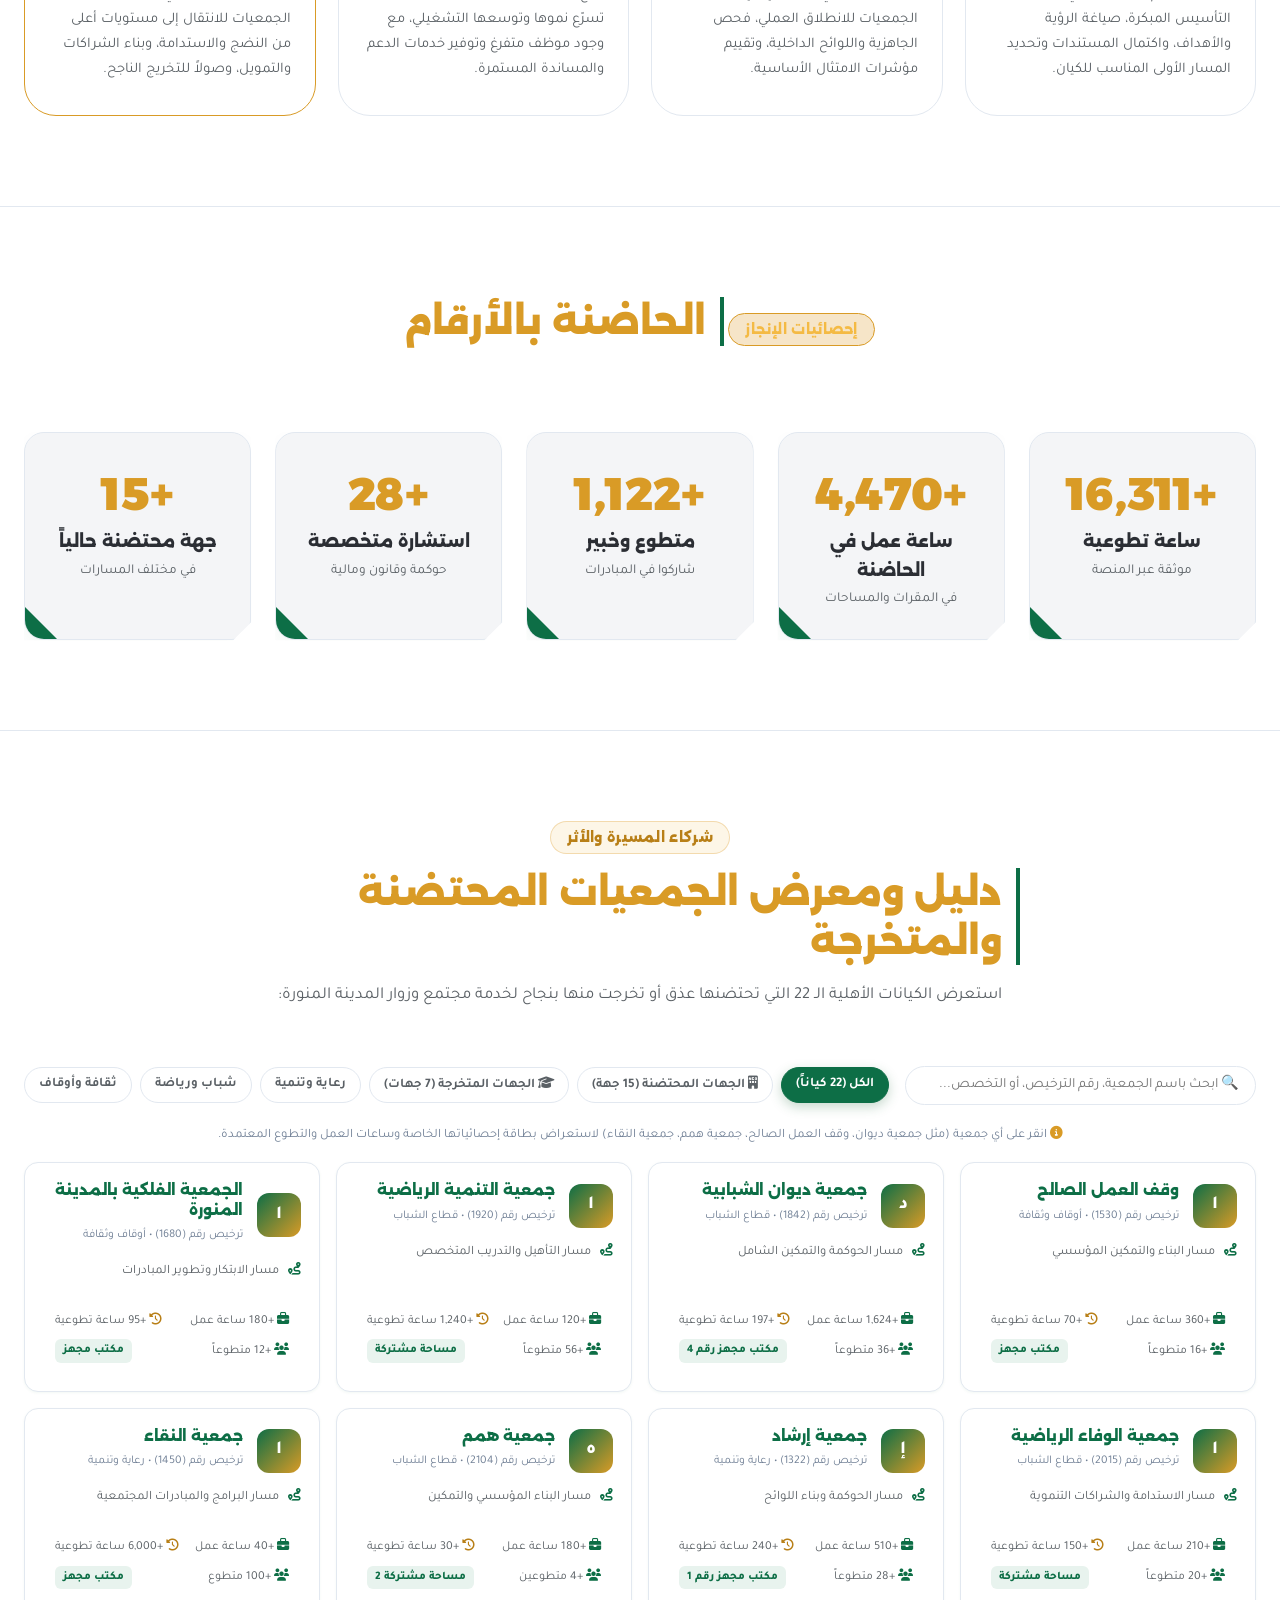
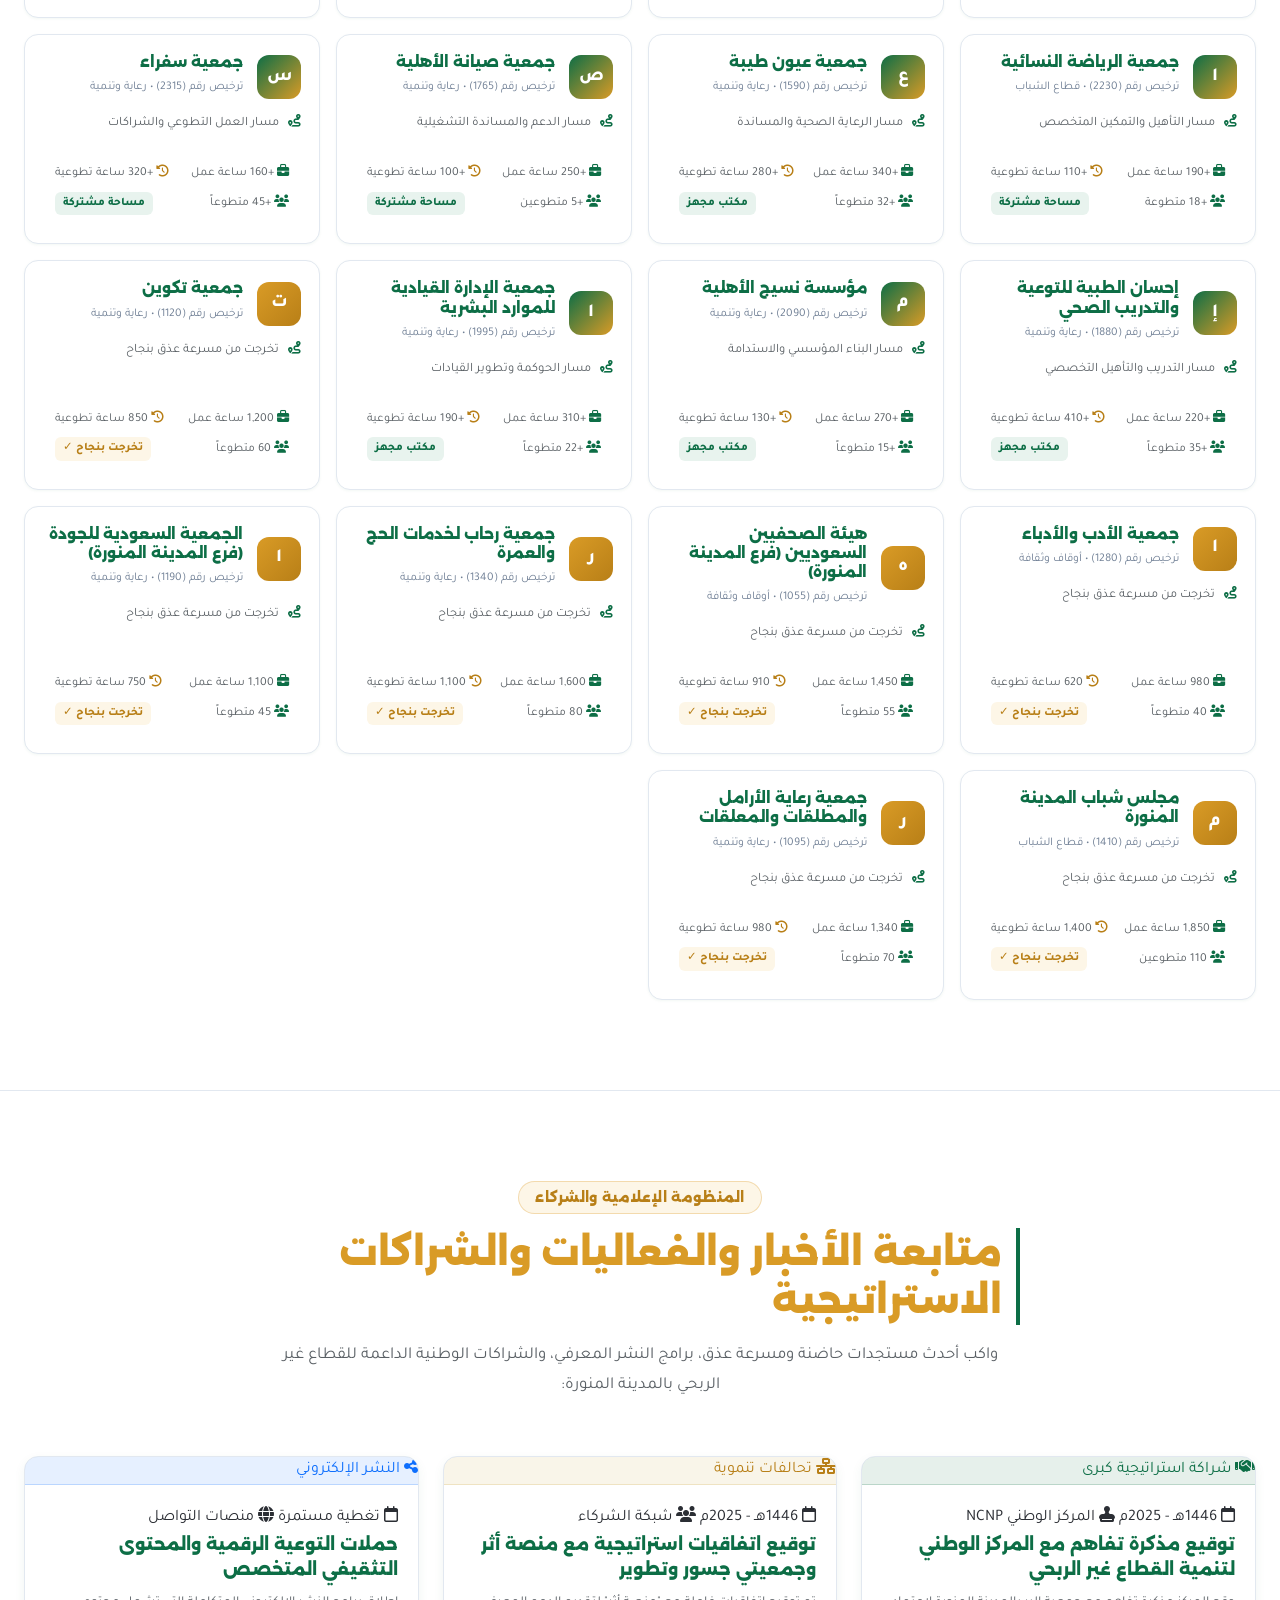
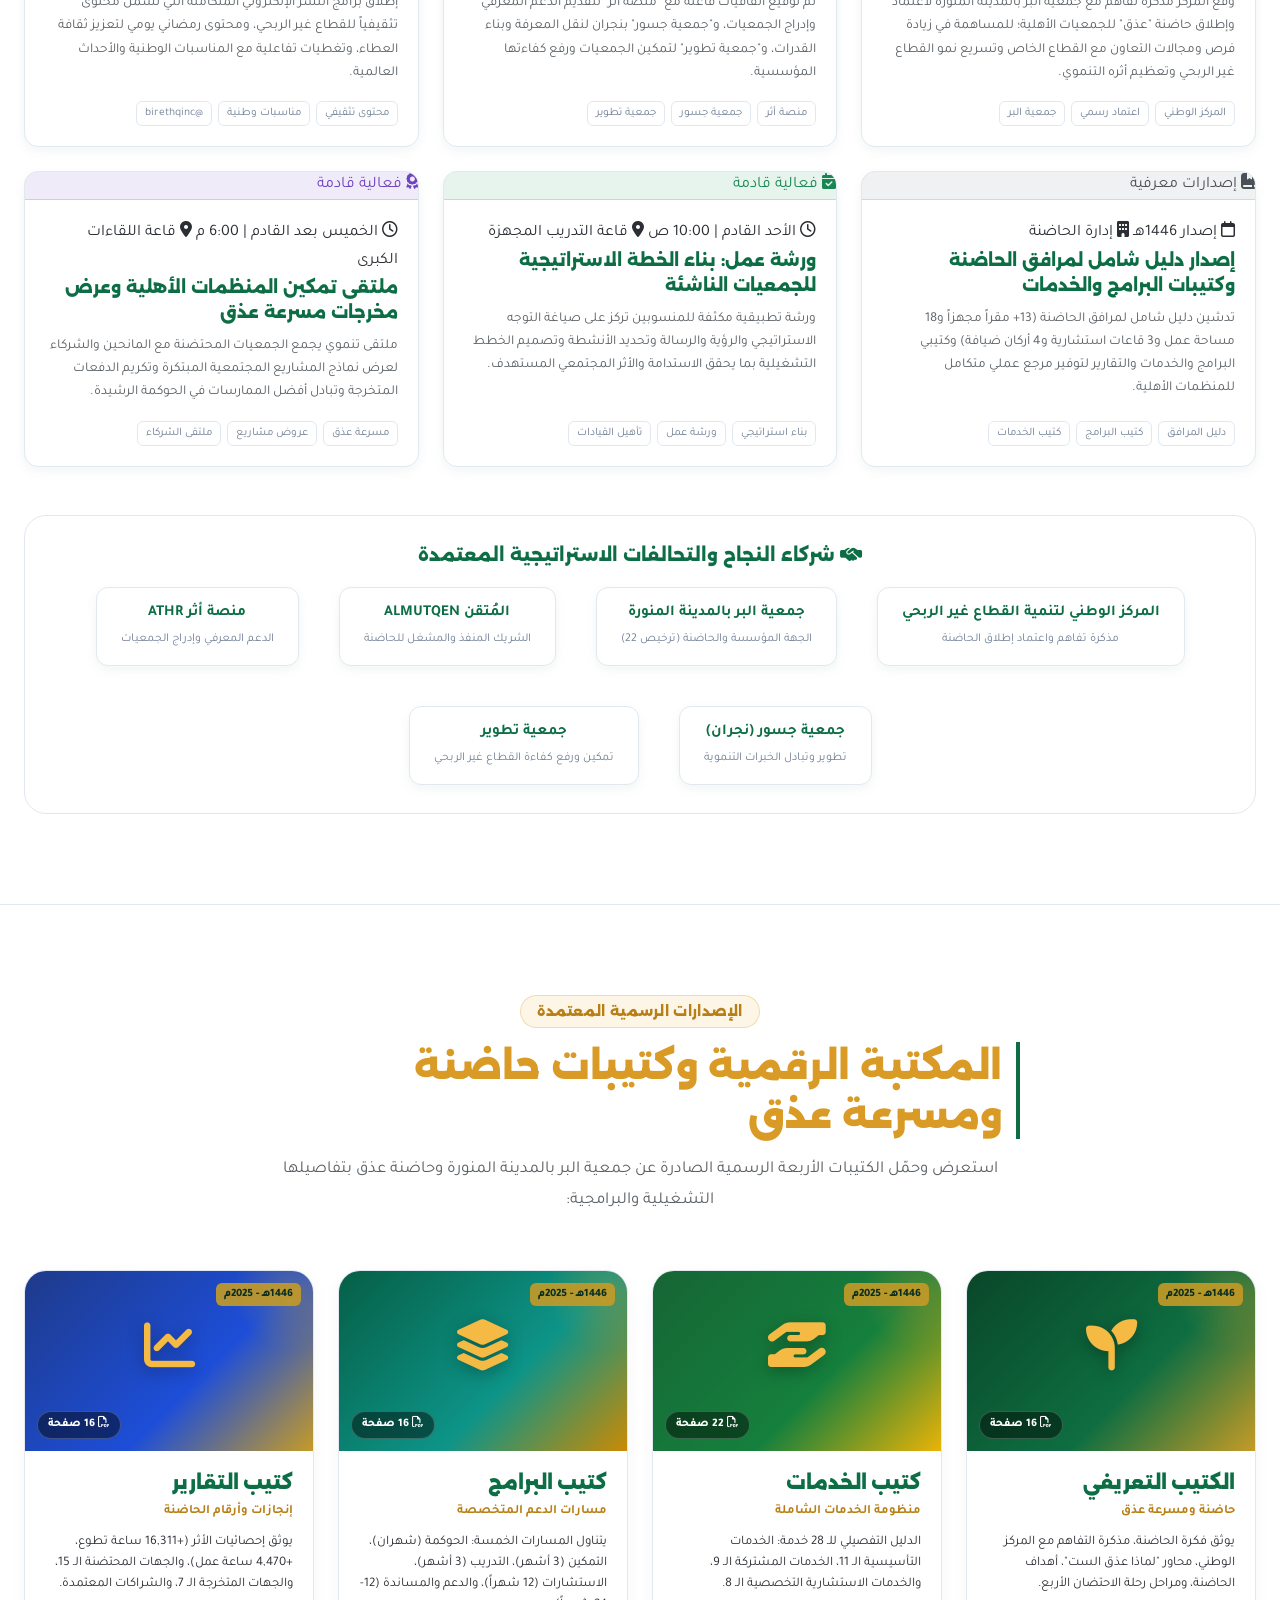
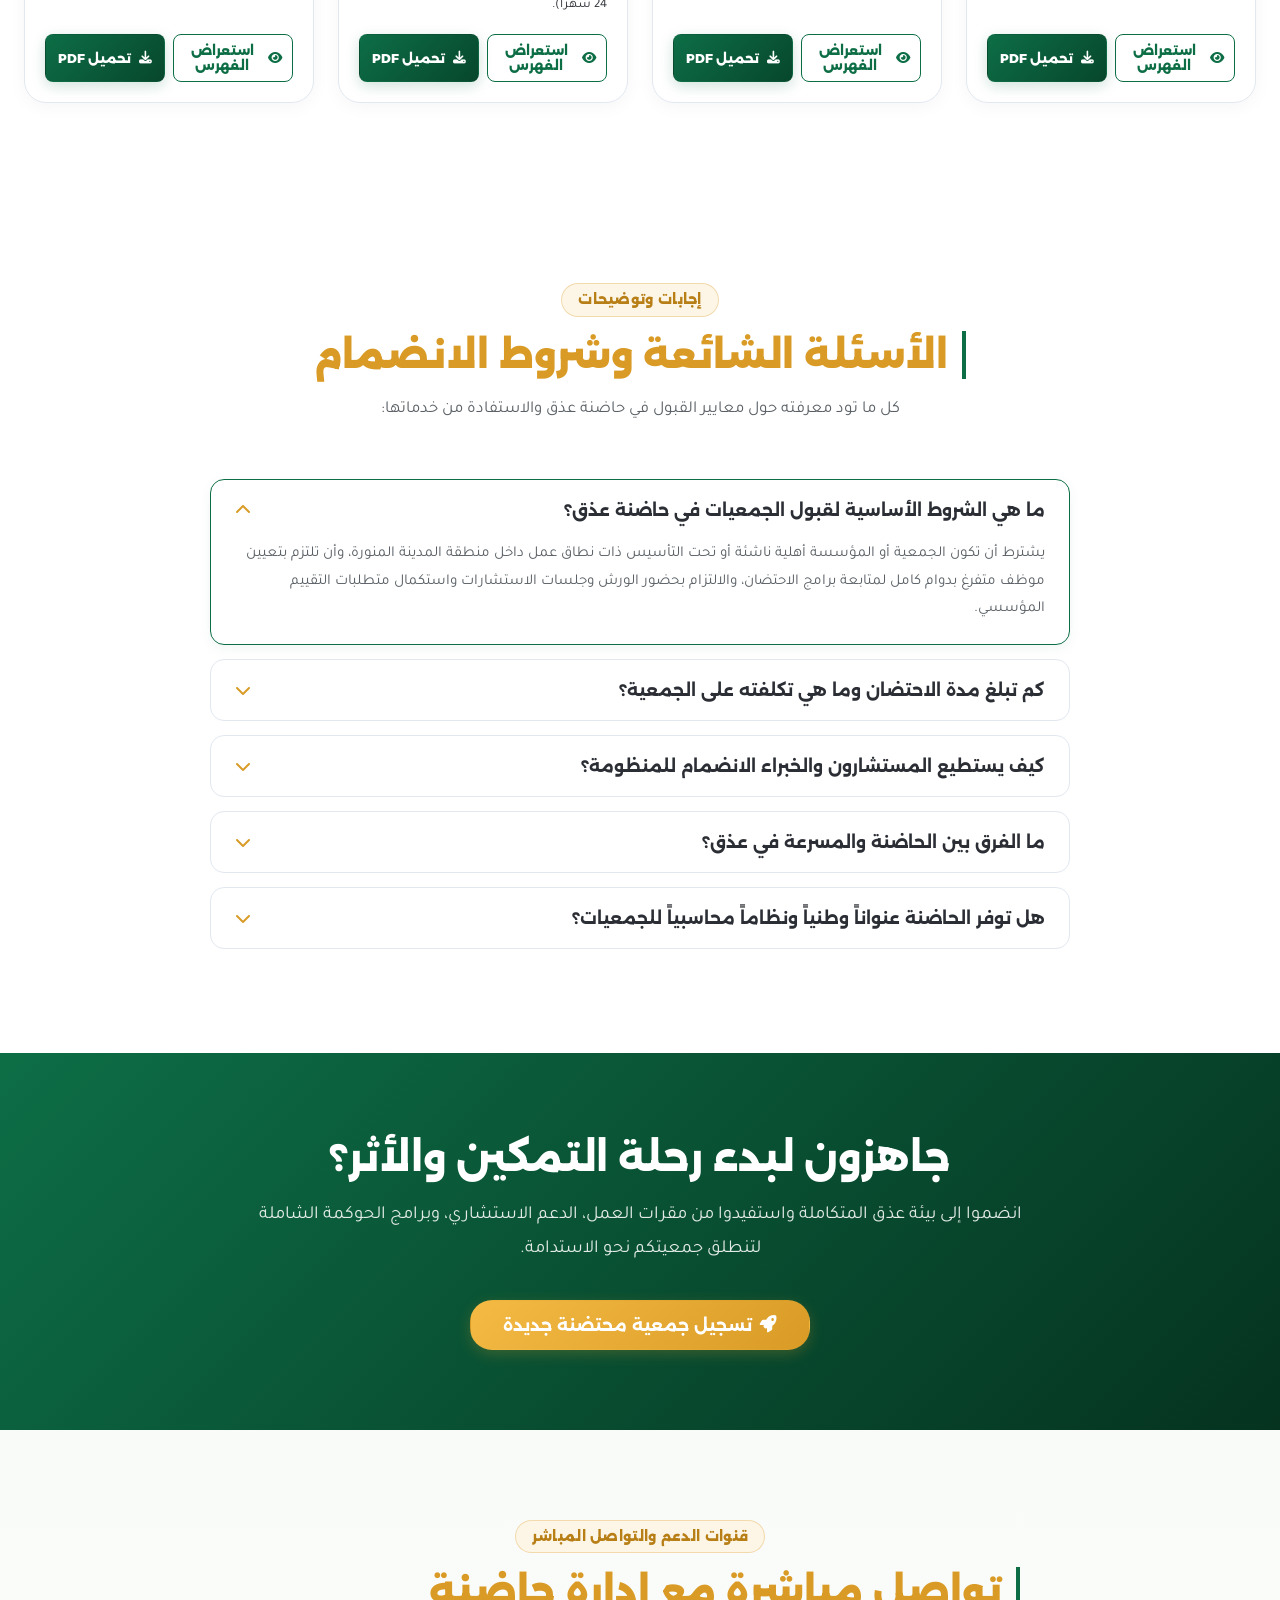
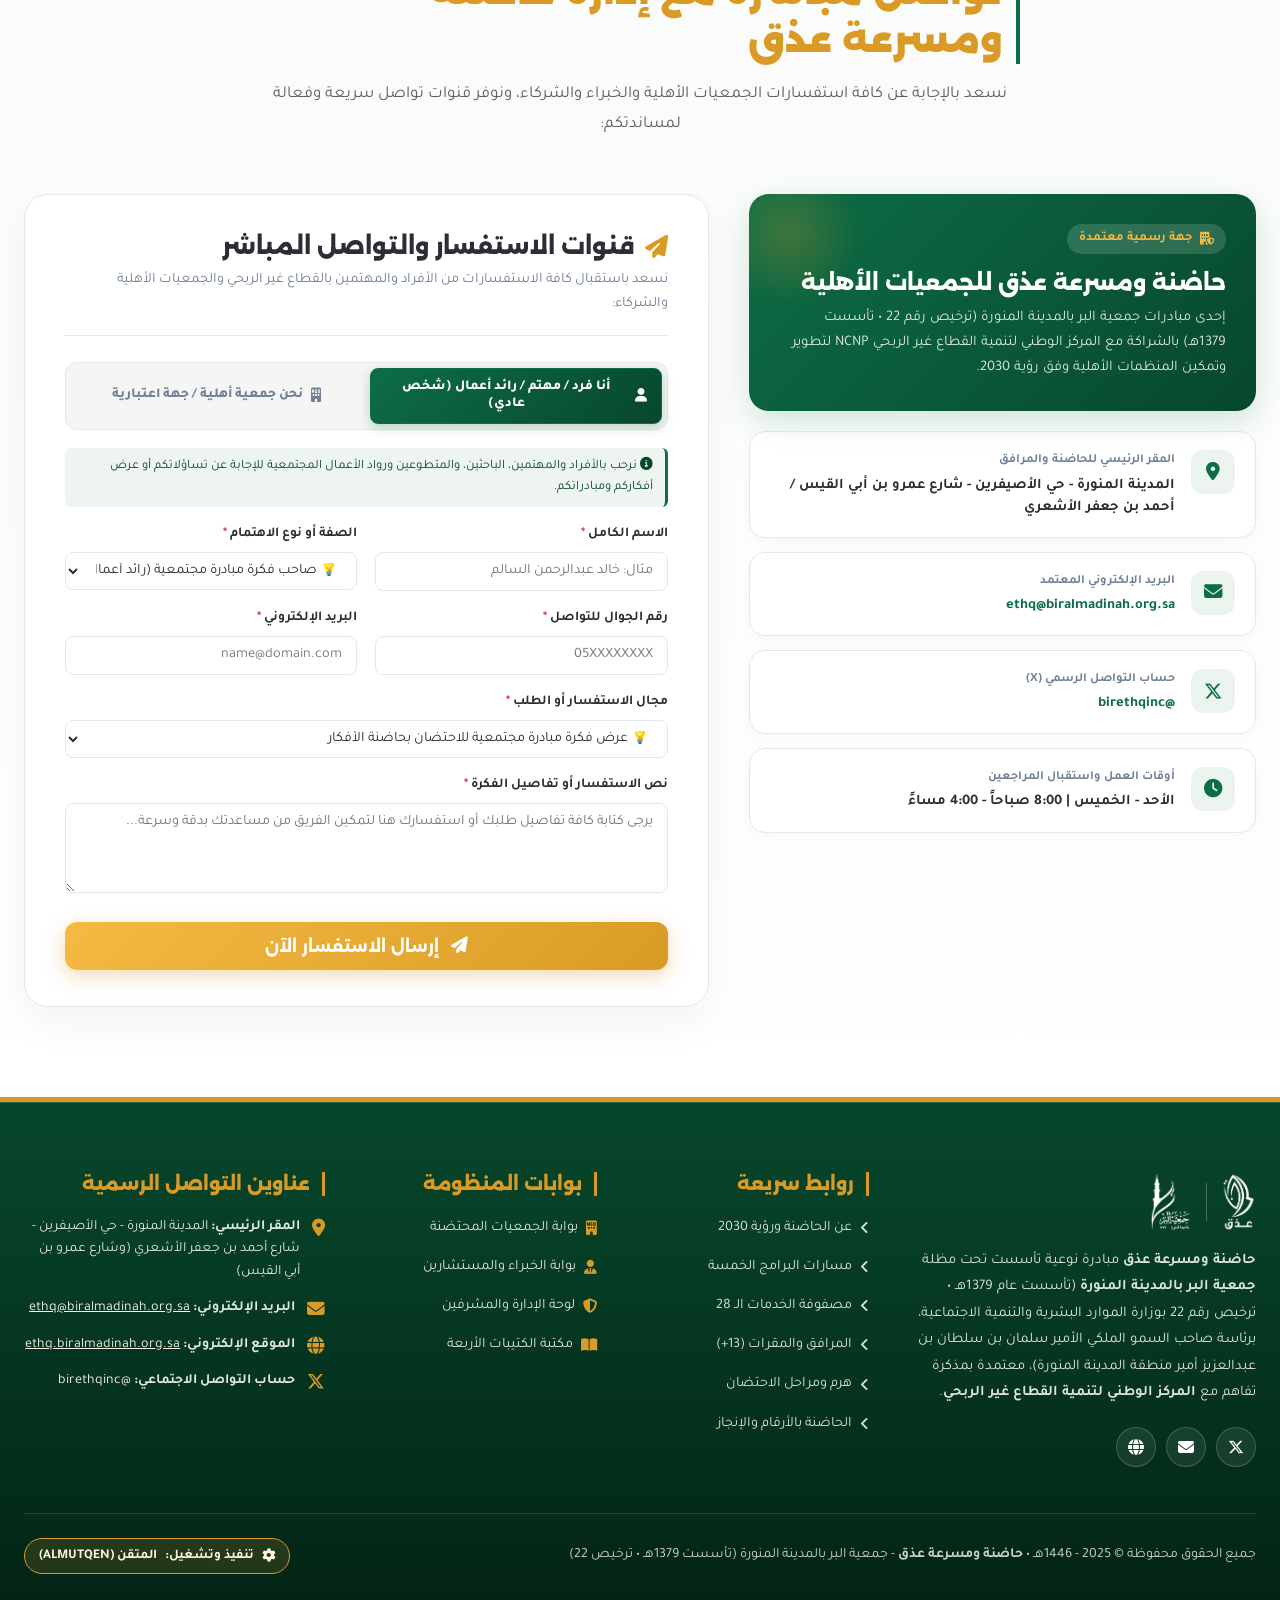
==== commit a51016c4: "feat(consultants): add consultant onboarding, 1-click admin approval, and 4-week thematic advisory c" ====
--- a/index.html
+++ b/index.html
@@ -1,126 +1,28726 @@
-<!DOCTYPE html>
+﻿<!DOCTYPE html>
 <html lang="ar" dir="rtl">
 <head>
-    <meta charset="UTF-8">
-    <meta name="viewport" content="width=device-width, initial-scale=1.0">
-    <title>منصة حاضنة أثق للأعمال | جاري التوجيه...</title>
-    
-    <!-- Automatic instant redirect -->
-    <meta http-equiv="refresh" content="0; url=public/index.html">
-    <link rel="canonical" href="public/index.html">
-
-    <script>
-        // Preserve query parameters and hash upon redirection
-        var targetUrl = 'public/index.html' + window.location.search + window.location.hash;
-        window.location.replace(targetUrl);
-    </script>
-
-    <style>
-        :root {
-            --bg-color: #0b0f19;
-            --card-bg: rgba(17, 24, 39, 0.85);
-            --primary: #3b82f6;
-            --primary-glow: rgba(59, 130, 246, 0.35);
-            --text-main: #f3f4f6;
-            --text-muted: #9ca3af;
-            --border-color: rgba(255, 255, 255, 0.08);
-        }
-
-        * {
-            box-sizing: border-box;
-            margin: 0;
-            padding: 0;
-        }
-
-        body {
-            font-family: -apple-system, BlinkMacSystemFont, "Segoe UI", Roboto, "Cairo", "Tajawal", sans-serif;
-            background: radial-gradient(circle at 50% 20%, #1e1b4b 0%, #0b0f19 80%);
-            color: var(--text-main);
-            min-height: 100vh;
-            display: flex;
-            align-items: center;
-            justify-content: center;
-            padding: 1.5rem;
-        }
-
-        .redirect-card {
-            background: var(--card-bg);
-            border: 1px solid var(--border-color);
-            backdrop-filter: blur(16px);
-            -webkit-backdrop-filter: blur(16px);
-            padding: 2.5rem 2rem;
-            border-radius: 1.25rem;
-            max-width: 440px;
-            width: 100%;
-            text-align: center;
-            box-shadow: 0 20px 40px rgba(0, 0, 0, 0.5), 0 0 50px var(--primary-glow);
-            animation: fadeIn 0.4s ease-out;
-        }
-
-        @keyframes fadeIn {
-            from { opacity: 0; transform: translateY(10px); }
-            to { opacity: 1; transform: translateY(0); }
-        }
-
-        .spinner {
-            width: 52px;
-            height: 52px;
-            margin: 0 auto 1.5rem;
-            border: 3px solid rgba(59, 130, 246, 0.2);
-            border-top-color: var(--primary);
-            border-radius: 50%;
-            animation: spin 0.8s linear infinite;
-        }
-
-        @keyframes spin {
-            to { transform: rotate(360deg); }
-        }
-
-        h1 {
-            font-size: 1.35rem;
-            font-weight: 700;
-            margin-bottom: 0.75rem;
-            color: #ffffff;
-        }
-
-        p {
-            font-size: 0.95rem;
-            color: var(--text-muted);
-            line-height: 1.6;
-            margin-bottom: 1.5rem;
-        }
-
-        .btn-link {
-            display: inline-block;
-            background: linear-gradient(135deg, #2563eb, #1d4ed8);
-            color: #ffffff;
-            text-decoration: none;
-            padding: 0.75rem 1.75rem;
-            border-radius: 0.75rem;
-            font-weight: 600;
-            font-size: 0.95rem;
-            transition: all 0.2s ease;
-            box-shadow: 0 4px 15px rgba(37, 99, 235, 0.35);
-        }
-
-        .btn-link:hover {
-            transform: translateY(-2px);
-            box-shadow: 0 6px 20px rgba(37, 99, 235, 0.5);
-            background: linear-gradient(135deg, #3b82f6, #2563eb);
-        }
-    </style>
+  <meta charset="UTF-8">
+  <meta name="viewport" content="width=device-width, initial-scale=1.0">
+  <title>حاضنة ومسرعة عذق | جمعية البر بالمدينة المنورة</title>
+  <meta name="description" content="المنصة الرسمية لحاضنة ومسرعة عذق التابعة لجمعية البر بالمدينة المنورة لدعم وتمكين المنظمات والجمعيات الأهلية الناشئة والمتعثرة وفق رؤية المملكة 2030.">
+  <meta name="keywords" content="حاضنة عذق, مسرعة عذق, جمعية البر بالمدينة المنورة, تمكين الجمعيات الأهلية, حوكمة المنظمات غير الربحية, المدينة المنورة">
+  <link rel="icon" type="image/svg+xml" href="[data-uri]">
+  <style>
+/* ==========================================================================
+   حاضنة ومسرعة عذق - جمعية البر بالمدينة المنورة
+   Official Design System & Stylesheet (Step 1: Landing Page)
+   الهوية الرسمية: الأخضر الزمردي الملكي والذهب العذقي الدافئ
+   ========================================================================== */
+
+@import url('https://fonts.googleapis.com/css2?family=Alexandria:wght@300;400;500;600;700;800;900&family=Cairo:wght@400;600;700;800;900&family=Tajawal:wght@300;400;500;700;800;900&display=swap');
+
+:root {
+  /* ألوان الهوية البصرية الرسمية المأخوذة بدقة من شعار عذق وشعار جمعية البر */
+  /* الألوان الأساسية الرسمية - Primary Brand Colors (كتيبات عذق وجمعية البر) */
+  --ethq-green-primary: #0D6E46;    /* الأخضر الرسمي في شعار عذق وجمعية البر */
+  --ethq-green-dark: #07472C;       /* أخضر داكن للهيدر والفوتر والخلفيات العميقة */
+  --ethq-green-light: #E8F3EE;      /* أخضر فاتح جداً لخلفيات البطاقات والشارات */
+
+  /* الألوان الثانوية - Accent / Gold Colors */
+  --ethq-gold-primary: #D99B26;     /* الذهبي/الخردلي الرسمي في العناوين والشعار */
+  --ethq-gold-hover: #B87F17;       /* درجة داكنة عند تمرير الماوس على الأزرار الذهبية */
+  --ethq-gold-light: #FDF6E7;       /* خلفية ذهبية ناعمة لتمييز الأقسام */
+
+  /* ألوان الخلفيات والنصوص - Neutrals & Surfaces */
+  --bg-main: #FFFFFF;               /* الخلفية الرئيسية */
+  --bg-surface: #F4F5F7;            /* الرمادي الفاتح المعتمد في بطاقات الإحصائيات والخدمات */
+  --text-primary: #2B2E34;          /* رمادي فحمي داكن للنصوص الأساسية */
+  --text-secondary: #5A6065;        /* رمادي متوسط للنصوص الفرعية */
+  --border-color: #E2E8F0;
+
+  /* الخصائص الهندسية - Layout & Shapes */
+  --radius-card: 20px;              /* حواف دائرية ناعمة للبطاقات كما في الكتيب */
+  --radius-btn: 10px;
+  --shadow-soft: 0 10px 25px -5px rgba(13, 110, 70, 0.08);
+  --font-arabic: 'Cairo', 'Tajawal', sans-serif;
+
+  /* ربط متغيرات النظام بمتغيرات الهوية الرسمية */
+  --c-primary: #0D6E46;
+  --c-primary-dark: #07472C;
+  --c-primary-deep: #053320;
+  --c-primary-light: #128253;
+  --c-primary-subtle: #E8F3EE;
+  --c-primary-glow: rgba(13, 110, 70, 0.2);
+
+  --c-gold: #D99B26;
+  --c-gold-light: #F4BA44;
+  --c-gold-dark: #B87F17;
+  --c-gold-subtle: #FDF6E7;
+  --c-gold-glow: rgba(217, 155, 38, 0.24);
+
+  --c-bg: #FFFFFF;
+  --c-bg-alt: #F4F5F7;
+  --c-surface: #FFFFFF;
+  --c-surface-card: rgba(255, 255, 255, 0.95);
+  --c-border: #E2E8F0;
+  --c-border-subtle: #EDF2F7;
+
+  --c-text: #2B2E34;
+  --c-text-primary: #2B2E34;
+  --c-text-secondary: #5A6065;
+  --c-text-muted: #718096;
+  --c-text-inverse: #FFFFFF;
+
+  --c-success: #10B981;
+  --c-info: #0284C7;
+  --c-warning: #D99B26;
+
+  /* الخطوط */
+  --font-body: 'Tajawal', 'Cairo', system-ui, -apple-system, sans-serif;
+  --font-heading: 'Alexandria', 'Cairo', system-ui, sans-serif;
+
+  /* الظلال */
+  --shadow-xs: 0 1px 3px rgba(14, 110, 65, 0.05);
+  --shadow-sm: 0 4px 12px rgba(14, 110, 65, 0.06);
+  --shadow-md: 0 10px 30px rgba(14, 110, 65, 0.08);
+  --shadow-lg: 0 20px 50px rgba(14, 110, 65, 0.12);
+  --shadow-gold: 0 12px 36px rgba(218, 151, 38, 0.24);
+
+  /* نصف القطر والحواف */
+  --radius-sm: 8px;
+  --radius-md: 14px;
+  --radius-lg: 22px;
+  --radius-xl: 32px;
+  --radius-full: 9999px;
+
+  /* الحركات والانتقالات */
+  --transition-fast: all 0.2s cubic-bezier(0.16, 1, 0.3, 1);
+  --transition: all 0.3s cubic-bezier(0.16, 1, 0.3, 1);
+  --transition-slow: all 0.5s cubic-bezier(0.16, 1, 0.3, 1);
+}
+
+[data-theme="dark"] {
+  --c-bg: #0A140F;
+  --c-bg-alt: #0F1E17;
+  --c-surface: #142820;
+  --c-surface-card: #142820;
+  --c-border: #1E3A2F;
+  --c-border-subtle: #172D24;
+
+  --c-text: #F1F5F9;
+  --c-text-primary: #F8FAFC;
+  --c-text-secondary: #CBD5E1;
+  --c-text-muted: #94A3B8;
+  --c-text-inverse: #0A140F;
+
+  --c-primary: #15803D;
+  --c-primary-dark: #0D6E46;
+  --c-primary-light: #22C55E;
+  --c-primary-subtle: #0E3524;
+  --c-gold: #F59E0B;
+  --c-gold-dark: #D97706;
+  --c-gold-subtle: #2A210D;
+  --shadow-md: 0 10px 30px rgba(0, 0, 0, 0.5);
+}
+
+/* ==========================================================================
+   Base & Resets
+   ========================================================================== */
+*, *::before, *::after {
+  box-sizing: border-box;
+  margin: 0;
+  padding: 0;
+}
+
+html {
+  scroll-behavior: smooth;
+  font-size: 16px;
+  direction: rtl;
+  overflow-x: hidden;
+  overflow-x: clip;
+}
+
+body {
+  font-family: var(--font-body);
+  background-color: var(--c-bg);
+  color: var(--c-text-primary);
+  line-height: 1.7;
+  overflow-x: hidden;
+  overflow-x: clip;
+  max-width: 100%;
+  width: 100%;
+  position: relative;
+  transition: background-color 0.3s ease, color 0.3s ease;
+  -webkit-font-smoothing: antialiased;
+}
+
+h1, h2, h3, h4, h5, h6 {
+  font-family: var(--font-heading);
+  font-weight: 800;
+  line-height: 1.3;
+  color: var(--c-text-primary);
+}
+
+a {
+  color: inherit;
+  text-decoration: none;
+  transition: var(--transition-fast);
+}
+
+button, input, textarea, select {
+  font-family: inherit;
+  font-size: inherit;
+}
+
+img, svg {
+  max-width: 100%;
+  height: auto;
+  vertical-align: middle;
+}
+
+/* Container */
+.container {
+  width: 100%;
+  max-width: 1280px;
+  margin-inline: auto;
+  padding-inline: 24px;
+}
+
+/* Utilities */
+.text-gold { color: var(--c-gold) !important; }
+.text-green { color: var(--c-primary) !important; }
+.bg-subtle-green { background-color: var(--c-primary-subtle); }
+.bg-subtle-gold { background-color: var(--c-gold-subtle); }
+
+/* ==========================================================================
+   Header & Navigation
+   ========================================================================== */
+.top-notice-bar {
+  background: linear-gradient(90deg, var(--c-primary-deep) 0%, var(--c-primary-dark) 50%, var(--c-primary) 100%);
+  color: #FFFFFF;
+  font-size: 0.84rem;
+  padding: 8px 0;
+  text-align: center;
+  position: relative;
+  z-index: 101;
+  border-bottom: 1px solid rgba(218, 151, 38, 0.3);
+}
+
+.top-notice-content {
+  display: flex;
+  align-items: center;
+  justify-content: space-between;
+  flex-wrap: wrap;
+  gap: 12px;
+}
+
+.top-notice-tag {
+  background: rgba(218, 151, 38, 0.25);
+  border: 1px solid var(--c-gold);
+  color: var(--c-gold-light);
+  font-weight: 700;
+  padding: 2px 10px;
+  border-radius: var(--radius-full);
+  font-size: 0.75rem;
+}
+
+.top-notice-links {
+  display: flex;
+  align-items: center;
+  gap: 18px;
+}
+
+.top-notice-links a {
+  color: rgba(255, 255, 255, 0.85);
+  display: inline-flex;
+  align-items: center;
+  gap: 6px;
+}
+.top-notice-links a:hover {
+  color: var(--c-gold-light);
+}
+
+/* Main Header */
+.main-header {
+  position: sticky;
+  top: 0;
+  width: 100%;
+  z-index: 100;
+  background: var(--c-surface);
+  backdrop-filter: blur(16px);
+  -webkit-backdrop-filter: blur(16px);
+  border-bottom: 1px solid var(--c-border);
+  transition: var(--transition);
+}
+
+.main-header.scrolled {
+  box-shadow: var(--shadow-sm);
+  background: rgba(255, 255, 255, 0.92);
+}
+[data-theme="dark"] .main-header.scrolled {
+  background: rgba(18, 36, 29, 0.92);
+}
+
+.header-container {
+  display: flex;
+  align-items: center;
+  justify-content: space-between;
+  padding-block: 8px;
+  gap: 12px;
+  max-width: 1440px;
+}
+
+.brand-logos {
+  display: flex;
+  align-items: center;
+  gap: 14px;
+  flex-shrink: 0 !important;
+}
+
+.brand-logo-link {
+  display: flex;
+  align-items: center;
+  flex-shrink: 0 !important;
+  transition: transform var(--transition-fast);
+}
+
+.brand-logo-link:hover {
+  transform: translateY(-1px);
+}
+
+.brand-logo-link img,
+.header-logo {
+  height: 72px !important;
+  min-height: 72px !important;
+  max-height: 72px !important;
+  width: auto !important;
+  flex-shrink: 0 !important;
+  object-fit: contain;
+  transition: height 0.25s ease, transform var(--transition-fast);
+}
+
+.main-header.scrolled .header-container {
+  padding-block: 6px;
+}
+
+.main-header.scrolled .brand-logo-link img,
+.main-header.scrolled .header-logo {
+  height: 56px !important;
+  min-height: 56px !important;
+  max-height: 56px !important;
+}
+
+.brand-divider {
+  width: 1px;
+  height: 48px;
+  background: var(--c-border);
+  flex-shrink: 0 !important;
+  transition: height 0.25s ease;
+}
+
+.main-header.scrolled .brand-divider {
+  height: 38px;
+}
+
+/* Nav Menu */
+.nav-menu {
+  display: flex;
+  align-items: center;
+  gap: 2px;
+  list-style: none;
+  flex-shrink: 1;
+}
+
+.nav-link {
+  font-family: var(--font-heading);
+  font-size: 0.82rem;
+  font-weight: 600;
+  color: var(--c-text-secondary);
+  padding: 5px 8px;
+  border-radius: var(--radius-sm);
+  transition: var(--transition-fast);
+  position: relative;
+  white-space: nowrap;
+}
+
+.nav-link:hover, .nav-link.active {
+  color: var(--c-primary);
+  background: var(--c-primary-subtle);
+}
+
+.nav-link.active::after {
+  content: '';
+  position: absolute;
+  bottom: 0;
+  left: 14px;
+  right: 14px;
+  height: 2px;
+  background: var(--c-primary);
+  border-radius: var(--radius-full);
+}
+
+/* Nav Item Dropdown */
+.nav-item-dropdown {
+  position: relative;
+  display: flex;
+  align-items: center;
+}
+
+.dropdown-toggle {
+  background: transparent;
+  border: none;
+  cursor: pointer;
+  display: inline-flex;
+  align-items: center;
+  gap: 6px;
+  outline: none;
+}
+
+.dropdown-arrow {
+  font-size: 0.65rem;
+  transition: transform 0.25s cubic-bezier(0.16, 1, 0.3, 1);
+  opacity: 0.75;
+}
+
+.nav-item-dropdown:hover .dropdown-arrow,
+.nav-item-dropdown.open .dropdown-arrow {
+  transform: rotate(180deg);
+  opacity: 1;
+}
+
+.nav-item-dropdown:hover .dropdown-toggle,
+.nav-item-dropdown.open .dropdown-toggle {
+  color: var(--c-primary);
+  background: var(--c-primary-subtle);
+}
+
+/* Dropdown Panel (Glassmorphism & Micro-animations) */
+.dropdown-panel {
+  position: absolute;
+  top: calc(100% + 10px);
+  right: 0;
+  min-width: 310px;
+  background: rgba(255, 255, 255, 0.98);
+  backdrop-filter: blur(20px);
+  -webkit-backdrop-filter: blur(20px);
+  border: 1px solid var(--c-border);
+  border-radius: 14px;
+  padding: 8px;
+  box-shadow: 0 16px 36px rgba(12, 74, 52, 0.12), 0 4px 12px rgba(0, 0, 0, 0.04);
+  opacity: 0;
+  visibility: hidden;
+  transform: translateY(-8px);
+  transition: opacity 0.22s ease, transform 0.22s cubic-bezier(0.16, 1, 0.3, 1), visibility 0.22s;
+  pointer-events: none;
+  z-index: 250;
+  display: flex;
+  flex-direction: column;
+  gap: 3px;
+}
+
+.dropdown-panel::before {
+  content: '';
+  position: absolute;
+  top: -12px;
+  left: 0;
+  right: 0;
+  height: 12px;
+}
+
+.nav-item-dropdown:hover .dropdown-panel,
+.nav-item-dropdown.open .dropdown-panel {
+  opacity: 1;
+  visibility: visible;
+  transform: translateY(0);
+  pointer-events: auto;
+}
+
+[data-theme="dark"] .dropdown-panel {
+  background: rgba(18, 36, 29, 0.98);
+  border-color: rgba(255, 255, 255, 0.1);
+  box-shadow: 0 16px 36px rgba(0, 0, 0, 0.45);
+}
+
+.dropdown-item {
+  display: flex;
+  align-items: center;
+  gap: 12px;
+  padding: 9px 12px;
+  border-radius: 10px;
+  text-decoration: none;
+  transition: all 0.18s ease;
+  color: var(--c-text);
+  border: 1px solid transparent;
+}
+
+.dropdown-item:hover {
+  background: var(--c-primary-subtle);
+  border-color: rgba(14, 110, 65, 0.15);
+  transform: translateX(-3px);
+}
+
+[data-theme="dark"] .dropdown-item:hover {
+  background: rgba(255, 255, 255, 0.06);
+  border-color: rgba(255, 255, 255, 0.08);
+}
+
+.dropdown-icon-box {
+  width: 36px;
+  height: 36px;
+  border-radius: 9px;
+  background: rgba(12, 74, 52, 0.08);
+  color: var(--c-primary);
+  display: flex;
+  align-items: center;
+  justify-content: center;
+  font-size: 0.95rem;
+  flex-shrink: 0;
+  transition: transform 0.2s ease, background 0.2s ease;
+}
+
+.dropdown-item:hover .dropdown-icon-box {
+  background: var(--c-primary);
+  color: #ffffff;
+  transform: scale(1.06);
+}
+
+[data-theme="dark"] .dropdown-icon-box {
+  background: rgba(218, 151, 38, 0.14);
+  color: var(--c-gold-light);
+}
+
+[data-theme="dark"] .dropdown-item:hover .dropdown-icon-box {
+  background: var(--c-gold);
+  color: #072e20;
+}
+
+.dropdown-text {
+  display: flex;
+  flex-direction: column;
+  flex: 1;
+}
+
+.dropdown-title {
+  font-family: var(--font-heading);
+  font-size: 0.83rem;
+  font-weight: 700;
+  color: var(--c-text);
+  line-height: 1.3;
+}
+
+.dropdown-desc {
+  font-size: 0.72rem;
+  color: var(--c-text-muted);
+  line-height: 1.35;
+  margin-top: 2px;
+}
+
+/* Mobile Nav Drawer & Toggle */
+.mobile-nav-toggle {
+  display: none;
+}
+
+.mobile-drawer-overlay {
+  position: fixed;
+  inset: 0;
+  background: rgba(0, 0, 0, 0.6);
+  backdrop-filter: blur(4px);
+  -webkit-backdrop-filter: blur(4px);
+  z-index: 1050;
+  opacity: 0;
+  visibility: hidden;
+  pointer-events: none;
+  transition: opacity 0.3s ease, visibility 0.3s ease;
+}
+
+.mobile-drawer-overlay.active {
+  opacity: 1;
+  visibility: visible;
+  pointer-events: auto;
+}
+
+.mobile-drawer {
+  position: fixed;
+  top: 0;
+  right: 0;
+  width: 310px;
+  max-width: 85vw;
+  height: 100vh;
+  height: 100dvh;
+  background: var(--c-surface);
+  z-index: 1060;
+  box-shadow: -8px 0 30px rgba(0, 0, 0, 0.25);
+  display: flex;
+  flex-direction: column;
+  transform: translateX(105%);
+  visibility: hidden;
+  pointer-events: none;
+  transition: transform 0.35s cubic-bezier(0.16, 1, 0.3, 1), visibility 0.35s ease;
+  overflow-y: auto;
+}
+
+.mobile-drawer.active {
+  transform: translateX(0);
+  visibility: visible;
+  pointer-events: auto;
+}
+
+.mobile-drawer-header {
+  padding: 18px 20px;
+  display: flex;
+  align-items: center;
+  justify-content: space-between;
+  border-bottom: 1px solid var(--c-border);
+}
+
+.mobile-drawer-brand {
+  display: flex;
+  align-items: center;
+  gap: 12px;
+}
+
+.mobile-drawer-close {
+  width: 36px;
+  height: 36px;
+}
+
+.mobile-drawer-body {
+  padding: 16px;
+  flex: 1;
+  display: flex;
+  flex-direction: column;
+  gap: 10px;
+}
+
+.mobile-link-direct {
+  display: flex;
+  align-items: center;
+  gap: 12px;
+  padding: 11px 16px;
+  border-radius: 10px;
+  text-decoration: none;
+  font-family: var(--font-heading);
+  font-weight: 700;
+  font-size: 0.9rem;
+  color: var(--c-text);
+  background: var(--c-primary-subtle);
+}
+
+.mobile-accordion {
+  border: 1px solid var(--c-border);
+  border-radius: 10px;
+  overflow: hidden;
+}
+
+.mobile-accordion-header {
+  width: 100%;
+  padding: 12px 16px;
+  background: transparent;
+  border: none;
+  font-family: var(--font-heading);
+  font-size: 0.88rem;
+  font-weight: 700;
+  color: var(--c-text);
+  display: flex;
+  align-items: center;
+  justify-content: space-between;
+  cursor: pointer;
+  outline: none;
+}
+
+.mobile-accordion-header span {
+  display: flex;
+  align-items: center;
+  gap: 10px;
+}
+
+.mobile-acc-arrow {
+  font-size: 0.72rem;
+  transition: transform 0.25s ease;
+  color: var(--c-text-muted);
+}
+
+.mobile-accordion.open .mobile-acc-arrow {
+  transform: rotate(180deg);
+}
+
+.mobile-accordion-content {
+  display: none;
+  flex-direction: column;
+  padding: 6px 12px 12px;
+  background: rgba(0, 0, 0, 0.02);
+  border-top: 1px solid var(--c-border);
+  gap: 6px;
+}
+
+[data-theme="dark"] .mobile-accordion-content {
+  background: rgba(255, 255, 255, 0.02);
+}
+
+.mobile-accordion.open .mobile-accordion-content {
+  display: flex;
+}
+
+.mobile-sublink {
+  display: flex;
+  align-items: center;
+  gap: 8px;
+  padding: 8px 10px;
+  border-radius: 8px;
+  font-size: 0.82rem;
+  color: var(--c-text-secondary);
+  text-decoration: none;
+  transition: all 0.15s ease;
+}
+
+.mobile-sublink i {
+  font-size: 0.5rem;
+  color: var(--c-primary);
+}
+
+.mobile-sublink:hover {
+  background: var(--c-primary-subtle);
+  color: var(--c-primary);
+}
+
+.mobile-drawer-footer {
+  padding: 16px 20px;
+  border-top: 1px solid var(--c-border);
+  display: flex;
+  flex-direction: column;
+  gap: 10px;
+}
+
+.btn-block {
+  width: 100%;
+  justify-content: center;
+}
+
+/* Header Actions */
+.header-actions {
+  display: flex;
+  align-items: center;
+  gap: 8px;
+  flex-shrink: 0 !important;
+}
+
+/* Theme Toggle Button */
+.btn-icon {
+  width: 40px;
+  height: 40px;
+  border-radius: var(--radius-full);
+  border: 1px solid var(--c-border);
+  background: var(--c-surface);
+  color: var(--c-text-secondary);
+  cursor: pointer;
+  display: inline-flex;
+  align-items: center;
+  justify-content: center;
+  transition: var(--transition-fast);
+}
+
+.btn-icon:hover {
+  border-color: var(--c-primary);
+  color: var(--c-primary);
+  background: var(--c-primary-subtle);
+}
+
+/* Buttons */
+.btn {
+  display: inline-flex;
+  align-items: center;
+  justify-content: center;
+  gap: 8px;
+  padding: 10px 22px;
+  border-radius: var(--radius-md);
+  font-family: var(--font-heading);
+  font-size: 0.92rem;
+  font-weight: 700;
+  cursor: pointer;
+  border: 1px solid transparent;
+  transition: var(--transition);
+  text-decoration: none;
+}
+
+.btn-sm {
+  padding: 7px 16px;
+  font-size: 0.85rem;
+  border-radius: var(--radius-sm);
+}
+
+.btn-lg {
+  padding: 14px 32px;
+  font-size: 1.05rem;
+  border-radius: var(--radius-lg);
+}
+
+.btn-primary {
+  background: linear-gradient(135deg, var(--c-primary) 0%, var(--c-primary-dark) 100%);
+  color: #FFFFFF;
+  box-shadow: 0 4px 14px var(--c-primary-glow);
+}
+
+.btn-primary:hover {
+  transform: translateY(-2px);
+  box-shadow: 0 8px 24px var(--c-primary-glow);
+  background: linear-gradient(135deg, var(--c-primary-light) 0%, var(--c-primary) 100%);
+}
+
+.btn-gold {
+  background: linear-gradient(135deg, var(--c-gold-light) 0%, var(--c-gold) 100%);
+  color: #FFFFFF;
+  box-shadow: 0 4px 14px var(--c-gold-glow);
+}
+
+.btn-gold:hover {
+  transform: translateY(-2px);
+  box-shadow: 0 8px 24px var(--c-gold-glow);
+  background: linear-gradient(135deg, #F0B236 0%, var(--c-gold-light) 100%);
+}
+
+.btn-outline-primary {
+  border-color: var(--c-primary);
+  color: var(--c-primary);
+  background: transparent;
+}
+
+.btn-outline-primary:hover {
+  background: var(--c-primary);
+  color: #FFFFFF;
+  transform: translateY(-2px);
+}
+
+.btn-outline-gold {
+  border-color: var(--c-gold);
+  color: var(--c-gold-dark);
+  background: transparent;
+}
+
+.btn-outline-gold:hover {
+  background: var(--c-gold);
+  color: #FFFFFF;
+}
+
+/* Mobile Toggle */
+.mobile-nav-toggle {
+  display: none;
+  background: none;
+  border: none;
+  font-size: 1.5rem;
+  color: var(--c-text-primary);
+  cursor: pointer;
+}
+
+/* ==========================================================================
+   Hero Section
+   ========================================================================== */
+.hero-section {
+  position: relative;
+  padding: 70px 0 90px;
+  background: radial-gradient(circle at 85% 15%, rgba(218, 151, 38, 0.08) 0%, transparent 40%),
+              radial-gradient(circle at 15% 85%, rgba(14, 110, 65, 0.08) 0%, transparent 40%),
+              var(--c-bg);
+  overflow: hidden;
+}
+
+.hero-section::before {
+  content: '';
+  position: absolute;
+  top: -100px;
+  right: -100px;
+  width: 480px;
+  height: 480px;
+  border-radius: 50%;
+  background: radial-gradient(circle, rgba(14, 110, 65, 0.06) 0%, transparent 70%);
+  pointer-events: none;
+}
+
+.hero-grid {
+  display: grid;
+  grid-template-columns: 1.15fr 0.85fr;
+  align-items: center;
+  gap: 50px;
+}
+
+.hero-content {
+  position: relative;
+  z-index: 2;
+}
+
+.hero-badge {
+  display: inline-flex;
+  align-items: center;
+  gap: 10px;
+  padding: 6px 18px;
+  background: var(--c-primary-subtle);
+  border: 1px solid rgba(14, 110, 65, 0.2);
+  border-radius: var(--radius-full);
+  color: var(--c-primary);
+  font-size: 0.88rem;
+  font-weight: 700;
+  margin-bottom: 20px;
+}
+
+.hero-badge-dot {
+  width: 8px;
+  height: 8px;
+  background-color: var(--c-gold);
+  border-radius: 50%;
+  box-shadow: 0 0 0 3px rgba(218, 151, 38, 0.3);
+  animation: pulseDot 2s infinite;
+}
+
+@keyframes pulseDot {
+  0%, 100% { transform: scale(1); opacity: 1; }
+  50% { transform: scale(1.3); opacity: 0.7; }
+}
+
+.hero-title {
+  font-size: 2.85rem;
+  font-weight: 900;
+  line-height: 1.25;
+  margin-bottom: 20px;
+  color: var(--c-text-primary);
+}
+
+.hero-title .highlight-gold {
+  color: var(--c-gold);
+  position: relative;
+  display: inline-block;
+}
+
+.hero-title .highlight-gold::after {
+  content: '';
+  position: absolute;
+  bottom: 6px;
+  right: 0;
+  width: 100%;
+  height: 8px;
+  background: rgba(218, 151, 38, 0.2);
+  border-radius: var(--radius-full);
+  z-index: -1;
+}
+
+.hero-description {
+  font-size: 1.15rem;
+  color: var(--c-text-secondary);
+  line-height: 1.8;
+  margin-bottom: 34px;
+  max-width: 620px;
+}
+
+.hero-cta-group {
+  display: flex;
+  align-items: center;
+  flex-wrap: wrap;
+  gap: 16px;
+  margin-bottom: 40px;
+}
+
+.hero-features-chips {
+  display: flex;
+  align-items: center;
+  flex-wrap: wrap;
+  gap: 16px;
+  padding-top: 20px;
+  border-top: 1px solid var(--c-border);
+}
+
+.feature-chip {
+  display: inline-flex;
+  align-items: center;
+  gap: 8px;
+  font-size: 0.88rem;
+  font-weight: 600;
+  color: var(--c-text-secondary);
+}
+
+.feature-chip-icon {
+  color: var(--c-primary);
+  font-size: 1.1rem;
+}
+
+/* Hero Showcase Card */
+.hero-visual {
+  position: relative;
+  z-index: 2;
+}
+
+.hero-main-card {
+  background: var(--c-surface);
+  border: 1px solid var(--c-border);
+  border-radius: var(--radius-xl);
+  padding: 36px 30px;
+  box-shadow: var(--shadow-lg);
+  position: relative;
+  overflow: hidden;
+}
+
+.hero-main-card::before {
+  content: '';
+  position: absolute;
+  top: 0;
+  right: 0;
+  left: 0;
+  height: 6px;
+  background: linear-gradient(90deg, var(--c-primary) 0%, var(--c-gold) 100%);
+}
+
+.hero-visual-header {
+  display: flex;
+  align-items: center;
+  justify-content: space-between;
+  margin-bottom: 24px;
+}
+
+.hero-visual-tag {
+  font-family: var(--font-heading);
+  font-size: 0.8rem;
+  font-weight: 800;
+  padding: 4px 12px;
+  background: var(--c-gold-subtle);
+  color: var(--c-gold-dark);
+  border-radius: var(--radius-full);
+  border: 1px solid rgba(218, 151, 38, 0.3);
+}
+
+.hero-visual-body {
+  text-align: center;
+  padding-block: 10px;
+}
+
+.hero-emblem-large {
+  width: 140px;
+  height: 140px;
+  margin: 0 auto 20px;
+  position: relative;
+  display: flex;
+  align-items: center;
+  justify-content: center;
+}
+
+.hero-emblem-large img {
+  width: 100%;
+  height: auto;
+  filter: drop-shadow(0 12px 24px rgba(14, 110, 65, 0.15));
+}
+
+.hero-visual-title {
+  font-size: 1.45rem;
+  margin-bottom: 8px;
+  color: var(--c-text-primary);
+}
+
+.hero-visual-subtitle {
+  font-size: 0.95rem;
+  color: var(--c-text-muted);
+  margin-bottom: 24px;
+}
+
+/* Quick Floating Cards */
+.hero-metric-pill {
+  display: flex;
+  align-items: center;
+  justify-content: space-between;
+  background: var(--c-bg);
+  border: 1px solid var(--c-border);
+  padding: 12px 18px;
+  border-radius: var(--radius-md);
+  margin-bottom: 12px;
+  transition: var(--transition-fast);
+}
+
+.hero-metric-pill:hover {
+  border-color: var(--c-gold);
+  transform: translateX(-4px);
+  background: var(--c-gold-subtle);
+}
+
+.metric-pill-label {
+  display: flex;
+  align-items: center;
+  gap: 10px;
+  font-weight: 700;
+  font-size: 0.9rem;
+}
+
+.metric-pill-val {
+  font-family: var(--font-heading);
+  font-weight: 900;
+  font-size: 1.25rem;
+  color: var(--c-primary);
+}
+
+/* ==========================================================================
+   Section Headers (Shared)
+   ========================================================================== */
+.section-header {
+  text-align: center;
+  max-width: 760px;
+  margin: 0 auto 54px;
+  position: relative;
+}
+
+.section-pill {
+  display: inline-block;
+  font-family: var(--font-heading);
+  font-size: 0.85rem;
+  font-weight: 800;
+  color: var(--c-gold-dark);
+  background: var(--c-gold-subtle);
+  border: 1px solid rgba(218, 151, 38, 0.3);
+  padding: 4px 16px;
+  border-radius: var(--radius-full);
+  margin-bottom: 14px;
+  letter-spacing: 0.3px;
+}
+
+.section-title {
+  font-size: 2.25rem;
+  font-weight: 900;
+  color: var(--ethq-gold-primary, #D99B26) !important;
+  margin-bottom: 16px;
+  line-height: 1.35;
+  border-right: 4px solid var(--ethq-green-primary, #0D6E46);
+  padding-right: 14px;
+  display: inline-block;
+  text-align: right;
+}
+
+.section-subtitle {
+  font-size: 1.05rem;
+  color: var(--c-text-secondary);
+  line-height: 1.8;
+}
+
+/* ==========================================================================
+   Leadership & Vision Quotes (From Booklets)
+   ========================================================================== */
+.leadership-section {
+  padding: 80px 0;
+  background: var(--c-surface);
+  border-block: 1px solid var(--c-border);
+}
+
+.leadership-grid {
+  display: grid;
+  grid-template-columns: repeat(2, 1fr);
+  gap: 30px;
+  margin-bottom: 50px;
+}
+
+.quote-card {
+  background: var(--bg-main, #FFFFFF);
+  border: 1px solid var(--border-color, #E2E8F0);
+  border-radius: var(--radius-card, 20px);
+  padding: 40px 34px 34px;
+  position: relative;
+  display: flex;
+  flex-direction: column;
+  justify-content: space-between;
+  transition: var(--transition);
+  box-shadow: var(--shadow-soft, 0 10px 25px -5px rgba(13, 110, 70, 0.08));
+  overflow: hidden;
+}
+
+.quote-card::after {
+  content: '';
+  position: absolute;
+  bottom: 0;
+  left: 0;
+  right: 0;
+  height: 8px;
+  background: linear-gradient(90deg, var(--ethq-gold-primary, #D99B26) 0%, #F5C362 50%, var(--ethq-gold-primary, #D99B26) 100%);
+  border-radius: 0 0 var(--radius-card, 20px) var(--radius-card, 20px);
+}
+
+.quote-card:hover {
+  border-color: var(--ethq-gold-primary, #D99B26);
+  transform: translateY(-5px);
+  box-shadow: 0 16px 32px -5px rgba(217, 155, 38, 0.16);
+}
+
+.quote-icon {
+  font-size: 2.85rem;
+  color: var(--ethq-gold-primary, #D99B26);
+  opacity: 0.9;
+  line-height: 1;
+  margin-bottom: 18px;
+}
+
+.quote-text {
+  font-family: var(--font-heading);
+  font-size: 1.25rem;
+  font-weight: 700;
+  color: var(--c-text-primary);
+  line-height: 1.6;
+  margin-bottom: 24px;
+}
+
+.quote-author {
+  display: flex;
+  align-items: center;
+  gap: 14px;
+  padding-top: 18px;
+  border-top: 1px solid var(--c-border);
+}
+
+.quote-avatar-placeholder {
+  width: 48px;
+  height: 48px;
+  border-radius: 50%;
+  background: linear-gradient(135deg, var(--c-gold) 0%, var(--c-gold-dark) 100%);
+  display: flex;
+  align-items: center;
+  justify-content: center;
+  color: #FFFFFF;
+  font-weight: 900;
+  font-size: 1.1rem;
+}
+
+.quote-author-info h4 {
+  font-size: 1rem;
+  margin-bottom: 2px;
+}
+
+.quote-author-info p {
+  font-size: 0.85rem;
+  color: var(--c-text-muted);
+}
+
+/* Secretary General Box */
+.leader-featured-box {
+  background: linear-gradient(135deg, #09472A 0%, var(--c-primary) 100%);
+  color: #FFFFFF;
+  border-radius: var(--radius-xl);
+  padding: 40px;
+  display: grid;
+  grid-template-columns: 1fr 1.6fr;
+  align-items: center;
+  gap: 40px;
+  box-shadow: var(--shadow-lg);
+  border: 1px solid rgba(218, 151, 38, 0.3);
+}
+
+.leader-badge {
+  display: inline-block;
+  background: rgba(218, 151, 38, 0.25);
+  border: 1px solid var(--c-gold);
+  color: var(--c-gold-light);
+  padding: 4px 14px;
+  border-radius: var(--radius-full);
+  font-size: 0.8rem;
+  font-weight: 700;
+  margin-bottom: 12px;
+}
+
+.leader-featured-info h3 {
+  color: #FFFFFF;
+  font-size: 1.5rem;
+  margin-bottom: 6px;
+}
+
+.leader-featured-info p {
+  color: rgba(255, 255, 255, 0.85);
+  font-size: 0.95rem;
+}
+
+.leader-speech {
+  position: relative;
+  font-size: 1.05rem;
+  line-height: 1.85;
+  color: #FFFFFF;
+}
+
+.leader-speech::before {
+  content: '“';
+  font-family: serif;
+  font-size: 3rem;
+  color: var(--c-gold);
+  position: absolute;
+  top: -24px;
+  right: -24px;
+  opacity: 0.5;
+}
+
+/* ==========================================================================
+   About Athq & Why Athq (6 Pillars from Booklet 4)
+   ========================================================================== */
+.about-section {
+  padding: 90px 0;
+  background: var(--c-bg);
+}
+
+.why-athq-grid {
+  display: grid;
+  grid-template-columns: repeat(3, 1fr);
+  gap: 26px;
+}
+
+.why-athq-card {
+  background: var(--c-surface);
+  border: 1px solid var(--c-border);
+  border-radius: var(--radius-lg);
+  padding: 30px 26px;
+  transition: var(--transition);
+  position: relative;
+  overflow: hidden;
+}
+
+.why-athq-card:hover {
+  border-color: var(--c-primary);
+  transform: translateY(-5px);
+  box-shadow: var(--shadow-md);
+}
+
+.why-card-number {
+  position: absolute;
+  top: 18px;
+  left: 20px;
+  font-family: var(--font-heading);
+  font-weight: 900;
+  font-size: 2.2rem;
+  color: var(--c-gold);
+  opacity: 0.35;
+}
+
+.why-card-icon {
+  width: 54px;
+  height: 54px;
+  border-radius: var(--radius-md);
+  background: var(--c-primary-subtle);
+  color: var(--c-primary);
+  display: flex;
+  align-items: center;
+  justify-content: center;
+  font-size: 1.5rem;
+  margin-bottom: 20px;
+}
+
+.why-athq-card:hover .why-card-icon {
+  background: var(--c-primary);
+  color: #FFFFFF;
+}
+
+.why-card-title {
+  font-size: 1.25rem;
+  margin-bottom: 10px;
+}
+
+.why-card-desc {
+  font-size: 0.95rem;
+  color: var(--c-text-secondary);
+  line-height: 1.7;
+}
+
+/* Misk Comparison Box */
+.incubator-definition-banner {
+  margin-top: 50px;
+  background: var(--c-surface);
+  border: 1px solid var(--c-border);
+  border-radius: var(--radius-xl);
+  padding: 36px;
+  display: grid;
+  grid-template-columns: 1fr 1fr;
+  gap: 30px;
+  position: relative;
+}
+
+.def-box {
+  padding: 24px;
+  border-radius: var(--radius-md);
+  border: 1px solid transparent;
+}
+
+.def-box.inc {
+  background: var(--c-primary-subtle);
+  border-color: rgba(14, 110, 65, 0.2);
+}
+
+.def-box.acc {
+  background: var(--c-gold-subtle);
+  border-color: rgba(218, 151, 38, 0.25);
+}
+
+.def-box-badge {
+  display: inline-block;
+  font-family: var(--font-heading);
+  font-size: 0.8rem;
+  font-weight: 800;
+  padding: 3px 12px;
+  border-radius: var(--radius-full);
+  margin-bottom: 12px;
+}
+
+.def-box.inc .def-box-badge {
+  background: var(--c-primary);
+  color: #FFFFFF;
+}
+
+.def-box.acc .def-box-badge {
+  background: var(--c-gold);
+  color: #FFFFFF;
+}
+
+.def-box h4 {
+  font-size: 1.2rem;
+  margin-bottom: 10px;
+}
+
+.def-box p {
+  font-size: 0.92rem;
+  color: var(--c-text-secondary);
+  line-height: 1.7;
+}
+
+/* ==========================================================================
+   Incubation Programs (5 Programs from Booklet 1)
+   ========================================================================== */
+.programs-section {
+  padding: 90px 0;
+  background: var(--c-surface);
+  border-block: 1px solid var(--c-border);
+}
+
+.programs-grid {
+  display: grid;
+  grid-template-columns: repeat(3, 1fr);
+  gap: 28px;
+}
+
+.program-card {
+  background: var(--c-bg);
+  border: 1px solid var(--c-border);
+  border-radius: var(--radius-lg);
+  padding: 32px 28px;
+  transition: var(--transition);
+  position: relative;
+  display: flex;
+  flex-direction: column;
+}
+
+.program-card:hover {
+  transform: translateY(-5px);
+  box-shadow: var(--shadow-lg);
+  border-color: var(--c-primary);
+}
+
+.program-duration-badge {
+  position: absolute;
+  top: 24px;
+  left: 24px;
+  font-family: var(--font-heading);
+  font-size: 0.78rem;
+  font-weight: 800;
+  padding: 4px 14px;
+  background: var(--c-primary-subtle);
+  color: var(--c-primary);
+  border-radius: var(--radius-full);
+  border: 1px solid rgba(14, 110, 65, 0.2);
+}
+
+.program-icon-box {
+  width: 58px;
+  height: 58px;
+  border-radius: var(--radius-md);
+  background: linear-gradient(135deg, var(--c-primary) 0%, var(--c-primary-dark) 100%);
+  color: #FFFFFF;
+  display: flex;
+  align-items: center;
+  justify-content: center;
+  font-size: 1.6rem;
+  margin-bottom: 22px;
+  box-shadow: 0 6px 16px var(--c-primary-glow);
+}
+
+.program-title {
+  font-size: 1.35rem;
+  margin-bottom: 12px;
+}
+
+.program-desc {
+  font-size: 0.94rem;
+  color: var(--c-text-secondary);
+  line-height: 1.7;
+  margin-bottom: 20px;
+  flex-grow: 1;
+}
+
+.program-elements-list {
+  list-style: none;
+  border-top: 1px solid var(--c-border);
+  padding-top: 18px;
+  display: flex;
+  flex-direction: column;
+  gap: 10px;
+}
+
+.program-elements-list li {
+  font-size: 0.88rem;
+  color: var(--c-text-primary);
+  display: flex;
+  align-items: center;
+  gap: 10px;
+  font-weight: 600;
+}
+
+.program-elements-list li i {
+  color: var(--c-gold);
+  font-size: 0.95rem;
+}
+
+/* ==========================================================================
+   Services Section (3 Main Pillars from Booklet 2)
+   ========================================================================== */
+.services-section {
+  padding: 90px 0;
+  background: var(--c-bg);
+}
+
+.services-tabs-nav {
+  display: flex;
+  align-items: center;
+  justify-content: center;
+  gap: 14px;
+  margin-bottom: 40px;
+  flex-wrap: wrap;
+}
+
+.service-tab-btn {
+  font-family: var(--font-heading);
+  font-weight: 700;
+  font-size: 0.95rem;
+  padding: 12px 28px;
+  border-radius: var(--radius-full);
+  border: 1px solid var(--c-border);
+  background: var(--c-surface);
+  color: var(--c-text-secondary);
+  cursor: pointer;
+  transition: var(--transition-fast);
+}
+
+.service-tab-btn:hover {
+  border-color: var(--c-primary);
+  color: var(--c-primary);
+}
+
+.service-tab-btn.active {
+  background: var(--c-primary);
+  color: #FFFFFF;
+  border-color: var(--c-primary);
+  box-shadow: 0 4px 16px var(--c-primary-glow);
+}
+
+.service-tab-pane {
+  display: none;
+}
+
+.service-tab-pane.active {
+  display: grid;
+  grid-template-columns: repeat(3, 1fr);
+  gap: 24px;
+  animation: fadeIn 0.4s ease;
+}
+
+@keyframes fadeIn {
+  from { opacity: 0; transform: translateY(8px); }
+  to { opacity: 1; transform: translateY(0); }
+}
+
+.service-item-card {
+  background: var(--c-surface);
+  border: 1px solid var(--c-border);
+  border-radius: var(--radius-lg);
+  padding: 26px;
+  transition: var(--transition);
+}
+
+.service-item-card:hover {
+  border-color: var(--c-gold);
+  transform: translateY(-4px);
+  box-shadow: var(--shadow-sm);
+}
+
+.service-item-header {
+  display: flex;
+  align-items: center;
+  gap: 14px;
+  margin-bottom: 14px;
+}
+
+.service-item-icon {
+  width: 44px;
+  height: 44px;
+  border-radius: var(--radius-sm);
+  background: var(--c-gold-subtle);
+  color: var(--c-gold-dark);
+  display: flex;
+  align-items: center;
+  justify-content: center;
+  font-size: 1.25rem;
+}
+
+.service-item-header h4 {
+  font-size: 1.15rem;
+}
+
+.service-item-card p {
+  font-size: 0.92rem;
+  color: var(--c-text-secondary);
+  line-height: 1.7;
+}
+
+/* ==========================================================================
+   Facilities Showcase (مرافق الحاضنة من الكتيب)
+   ========================================================================== */
+.facilities-section {
+  padding: 90px 0;
+  background: var(--c-surface);
+  border-block: 1px solid var(--c-border);
+}
+
+.facilities-grid {
+  display: grid;
+  grid-template-columns: repeat(4, 1fr);
+  gap: 22px;
+}
+
+.facility-card {
+  background: var(--c-bg);
+  border: 1px solid var(--c-border);
+  border-radius: var(--radius-lg);
+  padding: 28px 22px;
+  text-align: center;
+  transition: var(--transition);
+  display: flex;
+  flex-direction: column;
+  align-items: center;
+}
+
+.facility-card:hover {
+  border-color: var(--c-primary);
+  transform: translateY(-5px);
+  box-shadow: var(--shadow-md);
+}
+
+.facility-badge {
+  font-family: var(--font-heading);
+  font-weight: 800;
+  font-size: 0.78rem;
+  padding: 4px 12px;
+  background: var(--c-gold-subtle);
+  color: var(--c-gold-dark);
+  border-radius: var(--radius-full);
+  margin-bottom: 16px;
+  border: 1px solid rgba(218, 151, 38, 0.25);
+}
+
+.facility-icon-circle {
+  width: 68px;
+  height: 68px;
+  border-radius: 50%;
+  background: var(--c-primary-subtle);
+  color: var(--c-primary);
+  display: flex;
+  align-items: center;
+  justify-content: center;
+  font-size: 1.8rem;
+  margin-bottom: 18px;
+  transition: var(--transition);
+}
+
+.facility-card:hover .facility-icon-circle {
+  background: var(--c-primary);
+  color: #FFFFFF;
+}
+
+.facility-title {
+  font-size: 1.15rem;
+  margin-bottom: 10px;
+}
+
+.facility-desc {
+  font-size: 0.88rem;
+  color: var(--c-text-secondary);
+  line-height: 1.6;
+}
+
+/* ==========================================================================
+   Incubation Journey (4 Stages from Booklets & Diagram)
+   ========================================================================== */
+.journey-section {
+  padding: 90px 0;
+  background: var(--c-bg);
+}
+
+.journey-pipeline {
+  display: grid;
+  grid-template-columns: repeat(4, 1fr);
+  gap: 22px;
+  position: relative;
+  margin-top: 40px;
+}
+
+.journey-step-card {
+  background: var(--c-surface);
+  border: 1px solid var(--c-border);
+  border-radius: var(--radius-xl);
+  padding: 32px 24px;
+  position: relative;
+  transition: var(--transition);
+  display: flex;
+  flex-direction: column;
+}
+
+.journey-step-card:hover {
+  transform: translateY(-6px);
+  box-shadow: var(--shadow-lg);
+  border-color: var(--c-gold);
+}
+
+.journey-step-badge {
+  display: inline-flex;
+  align-items: center;
+  justify-content: center;
+  width: 36px;
+  height: 36px;
+  border-radius: 50%;
+  font-family: var(--font-heading);
+  font-weight: 900;
+  font-size: 1rem;
+  background: var(--c-primary);
+  color: #FFFFFF;
+  margin-bottom: 18px;
+}
+
+.journey-step-card:nth-child(4) .journey-step-badge {
+  background: var(--c-gold);
+}
+
+.journey-step-phase {
+  font-family: var(--font-heading);
+  font-size: 0.82rem;
+  font-weight: 800;
+  color: var(--c-gold-dark);
+  margin-bottom: 6px;
+}
+
+.journey-step-title {
+  font-size: 1.25rem;
+  margin-bottom: 12px;
+}
+
+.journey-step-desc {
+  font-size: 0.92rem;
+  color: var(--c-text-secondary);
+  line-height: 1.7;
+}
+
+/* ==========================================================================
+   Impact Metrics & Counters (من كتيب التقارير الرسمي)
+   ========================================================================== */
+.metrics-section {
+  padding: 90px 0;
+  background: var(--bg-main, #FFFFFF);
+  position: relative;
+  border-top: 1px solid var(--border-color, #E2E8F0);
+  border-bottom: 1px solid var(--border-color, #E2E8F0);
+}
+
+[data-theme="dark"] .metrics-section {
+  background: #091510;
+}
+
+.metrics-grid {
+  display: grid;
+  grid-template-columns: repeat(5, 1fr);
+  gap: 24px;
+  position: relative;
+  z-index: 2;
+}
+
+.metric-box {
+  background: var(--bg-surface, #F4F5F7);
+  border: 1px solid var(--border-color, #E2E8F0);
+  border-radius: var(--radius-card, 20px);
+  padding: 36px 18px 28px;
+  text-align: center;
+  position: relative;
+  overflow: hidden;
+  transition: var(--transition);
+  clip-path: polygon(0 0, 100% 0, 100% calc(100% - 18px), calc(100% - 18px) 100%, 0 100%);
+  box-shadow: var(--shadow-soft, 0 10px 25px -5px rgba(13, 110, 70, 0.08));
+}
+
+.metric-box:hover {
+  transform: translateY(-6px);
+  border-color: var(--ethq-gold-primary, #D99B26);
+  box-shadow: 0 16px 32px rgba(13, 110, 70, 0.12);
+}
+
+/* المثلث الأخضر في الزاوية السفلية اليسرى رمز النمو والتسريع */
+.metric-box::after {
+  content: '';
+  position: absolute;
+  bottom: 0;
+  left: 0;
+  width: 0;
+  height: 0;
+  border-style: solid;
+  border-width: 32px 0 0 32px;
+  border-color: transparent transparent transparent var(--ethq-green-primary, #0D6E46);
+  transition: border-width 0.25s ease;
+  z-index: 2;
+}
+
+.metric-box:hover::after {
+  border-width: 44px 0 0 44px;
+}
+
+.metric-number {
+  font-family: var(--font-heading);
+  font-weight: 900;
+  font-size: 2.85rem;
+  color: var(--ethq-gold-primary, #D99B26);
+  line-height: 1.1;
+  margin-bottom: 8px;
+}
+
+.metric-label {
+  font-family: var(--font-heading);
+  font-size: 1.05rem;
+  font-weight: 800;
+  color: var(--text-primary, #2B2E34);
+  margin-bottom: 4px;
+}
+
+.metric-sub {
+  font-size: 0.85rem;
+  color: var(--text-secondary, #5A6065);
+}
+
+/* ==========================================================================
+   Organizations: Incubated & Graduates (من كتيب التقارير)
+   ========================================================================== */
+.orgs-section {
+  padding: 90px 0;
+  background: var(--c-surface);
+  border-bottom: 1px solid var(--c-border);
+}
+
+.orgs-subhead {
+  display: flex;
+  align-items: center;
+  justify-content: space-between;
+  margin-bottom: 24px;
+}
+
+.orgs-subhead h3 {
+  font-size: 1.4rem;
+  display: flex;
+  align-items: center;
+  gap: 10px;
+}
+
+.orgs-subhead h3 i {
+  color: var(--c-gold);
+}
+
+.orgs-grid {
+  display: grid;
+  grid-template-columns: repeat(4, 1fr);
+  gap: 20px;
+  margin-bottom: 50px;
+}
+
+.org-card {
+  background: var(--c-bg);
+  border: 1px solid var(--c-border);
+  border-radius: var(--radius-md);
+  padding: 20px;
+  display: flex;
+  align-items: center;
+  gap: 14px;
+  transition: var(--transition-fast);
+}
+
+.org-card:hover {
+  border-color: var(--c-primary);
+  background: var(--c-surface);
+  transform: translateY(-3px);
+  box-shadow: var(--shadow-sm);
+}
+
+.org-avatar {
+  width: 44px;
+  height: 44px;
+  border-radius: 50%;
+  background: var(--c-primary-subtle);
+  color: var(--c-primary);
+  display: flex;
+  align-items: center;
+  justify-content: center;
+  font-weight: 800;
+  font-size: 1.1rem;
+  flex-shrink: 0;
+}
+
+.org-avatar.grad {
+  background: var(--c-gold-subtle);
+  color: var(--c-gold-dark);
+}
+
+.org-info h5 {
+  font-size: 0.95rem;
+  margin-bottom: 2px;
+}
+
+.org-info p {
+  font-size: 0.8rem;
+  color: var(--c-text-muted);
+}
+
+/* ==========================================================================
+   FAQ Section (الأسئلة الشائعة وشروط الانضمام)
+   ========================================================================== */
+.faq-section {
+  padding: 90px 0;
+  background: var(--c-bg);
+}
+
+.faq-wrapper {
+  max-width: 860px;
+  margin: 0 auto;
+}
+
+.faq-item {
+  background: var(--c-surface);
+  border: 1px solid var(--c-border);
+  border-radius: var(--radius-md);
+  margin-bottom: 14px;
+  overflow: hidden;
+  transition: var(--transition-fast);
+}
+
+.faq-item.active {
+  border-color: var(--c-primary);
+  box-shadow: var(--shadow-sm);
+}
+
+.faq-question {
+  width: 100%;
+  padding: 20px 24px;
+  display: flex;
+  align-items: center;
+  justify-content: space-between;
+  background: none;
+  border: none;
+  font-family: var(--font-heading);
+  font-size: 1.05rem;
+  font-weight: 700;
+  color: var(--c-text-primary);
+  text-align: right;
+  cursor: pointer;
+  transition: var(--transition-fast);
+}
+
+.faq-question:hover {
+  color: var(--c-primary);
+}
+
+.faq-icon {
+  font-size: 1rem;
+  color: var(--c-gold);
+  transition: transform 0.3s ease;
+}
+
+.faq-item.active .faq-icon {
+  transform: rotate(180deg);
+}
+
+.faq-answer {
+  max-height: 0;
+  overflow: hidden;
+  transition: max-height 0.35s ease;
+  padding: 0 24px;
+  color: var(--c-text-secondary);
+  font-size: 0.95rem;
+  line-height: 1.8;
+}
+
+.faq-item.active .faq-answer {
+  max-height: 300px;
+  padding-bottom: 22px;
+}
+
+/* ==========================================================================
+   CTA Action Banner (الانتقال لرحلة التسجيل وبدء الإجراء)
+   ========================================================================== */
+.cta-banner-section {
+  padding: 80px 0;
+  background: linear-gradient(135deg, var(--c-primary) 0%, var(--c-primary-deep) 100%);
+  color: #FFFFFF;
+  position: relative;
+  text-align: center;
+}
+
+.cta-banner-card {
+  max-width: 840px;
+  margin: 0 auto;
+}
+
+.cta-banner-card h2 {
+  font-size: 2.4rem;
+  color: #FFFFFF;
+  margin-bottom: 16px;
+}
+
+.cta-banner-card p {
+  font-size: 1.15rem;
+  color: rgba(255, 255, 255, 0.88);
+  margin-bottom: 34px;
+  line-height: 1.8;
+}
+
+.cta-buttons-wrapper {
+  display: flex;
+  align-items: center;
+  justify-content: center;
+  flex-wrap: wrap;
+  gap: 18px;
+}
+
+/* ==========================================================================
+   Section 7: Direct Contact Section & Form (نموذج التواصل المباشر)
+   ========================================================================== */
+.contact-section {
+  padding: 90px 0;
+  background: linear-gradient(180deg, #F9FBF9 0%, #FFFFFF 100%);
+  position: relative;
+}
+
+.contact-grid {
+  display: grid;
+  grid-template-columns: 1fr 1.35fr;
+  gap: 40px;
+  align-items: stretch;
+}
+
+.contact-info-panel {
+  display: flex;
+  flex-direction: column;
+  gap: 20px;
+}
+
+.contact-brand-card {
+  background: linear-gradient(135deg, var(--c-primary) 0%, var(--c-primary-dark) 100%);
+  color: #FFFFFF;
+  padding: 30px;
+  border-radius: 20px;
+  box-shadow: 0 10px 30px rgba(14, 110, 65, 0.18);
+  position: relative;
+  overflow: hidden;
+}
+
+.contact-brand-card::after {
+  content: '';
+  position: absolute;
+  top: -30px;
+  left: -30px;
+  width: 140px;
+  height: 140px;
+  background: radial-gradient(circle, rgba(218, 151, 38, 0.25) 0%, transparent 70%);
+  border-radius: 50%;
+  pointer-events: none;
+}
+
+.contact-badge-official {
+  display: inline-flex;
+  align-items: center;
+  gap: 8px;
+  background: rgba(255, 255, 255, 0.15);
+  color: var(--c-gold-light);
+  padding: 4px 12px;
+  border-radius: 20px;
+  font-size: 0.8rem;
+  font-weight: 700;
+  margin-bottom: 14px;
+}
+
+.contact-brand-card h3 {
+  font-size: 1.35rem;
+  margin-bottom: 10px;
+  color: #FFFFFF;
+}
+
+.contact-brand-card p {
+  font-size: 0.92rem;
+  line-height: 1.7;
+  color: rgba(255, 255, 255, 0.85);
+  margin: 0;
+}
+
+.contact-details-list {
+  display: flex;
+  flex-direction: column;
+  gap: 14px;
+}
+
+.contact-detail-card {
+  display: flex;
+  align-items: flex-start;
+  gap: 16px;
+  background: #FFFFFF;
+  padding: 18px 20px;
+  border-radius: 16px;
+  border: 1px solid var(--c-border);
+  box-shadow: 0 4px 16px rgba(0, 0, 0, 0.03);
+  transition: all 0.25s ease;
+}
+
+.contact-detail-card:hover {
+  transform: translateY(-2px);
+  border-color: var(--c-primary-light);
+  box-shadow: 0 8px 24px rgba(14, 110, 65, 0.08);
+}
+
+.detail-icon {
+  width: 44px;
+  height: 44px;
+  background: rgba(14, 110, 65, 0.08);
+  color: var(--c-primary);
+  border-radius: 12px;
+  display: flex;
+  align-items: center;
+  justify-content: center;
+  font-size: 1.15rem;
+  flex-shrink: 0;
+}
+
+.detail-content {
+  display: flex;
+  flex-direction: column;
+  gap: 3px;
+}
+
+.detail-label {
+  font-size: 0.78rem;
+  color: var(--c-text-muted);
+  font-weight: 600;
+}
+
+.detail-val {
+  font-size: 0.92rem;
+  color: var(--c-text-dark);
+  line-height: 1.5;
+}
+
+.detail-val a {
+  color: var(--c-primary);
+  text-decoration: none;
+  font-weight: 700;
+}
+
+.detail-val a:hover {
+  text-decoration: underline;
+}
+
+.chat-hint-box {
+  display: flex;
+  align-items: center;
+  gap: 16px;
+  background: linear-gradient(135deg, rgba(218, 151, 38, 0.1) 0%, rgba(14, 110, 65, 0.06) 100%);
+  border: 1.5px dashed var(--c-gold);
+  border-radius: 16px;
+  padding: 16px 20px;
+  cursor: pointer;
+  transition: all 0.25s ease;
+}
+
+.chat-hint-box:hover {
+  background: linear-gradient(135deg, rgba(218, 151, 38, 0.18) 0%, rgba(14, 110, 65, 0.12) 100%);
+  transform: scale(1.01);
+}
+
+.chat-hint-icon {
+  width: 44px;
+  height: 44px;
+  background: var(--c-gold);
+  color: #FFFFFF;
+  border-radius: 50%;
+  display: flex;
+  align-items: center;
+  justify-content: center;
+  font-size: 1.2rem;
+  flex-shrink: 0;
+}
+
+.chat-hint-text {
+  display: flex;
+  flex-direction: column;
+  gap: 2px;
+}
+
+.chat-hint-text strong {
+  color: var(--c-text-dark);
+  font-size: 0.95rem;
+}
+
+.chat-hint-text span {
+  font-size: 0.82rem;
+  color: var(--c-text-muted);
+}
+
+/* Contact Form Panel */
+.contact-form-panel {
+  background: #FFFFFF;
+  padding: 36px 40px;
+  border-radius: 24px;
+  border: 1px solid var(--c-border);
+  box-shadow: 0 16px 40px rgba(0, 0, 0, 0.05);
+}
+
+.form-panel-header {
+  margin-bottom: 26px;
+  border-bottom: 1px solid var(--c-border);
+  padding-bottom: 18px;
+}
+
+.form-panel-header h3 {
+  font-size: 1.45rem;
+  color: var(--c-text-dark);
+  margin-bottom: 6px;
+  display: flex;
+  align-items: center;
+  gap: 10px;
+}
+
+.form-panel-header p {
+  color: var(--c-text-muted);
+  font-size: 0.9rem;
+  margin: 0;
+}
+
+.form-row-2 {
+  display: grid;
+  grid-template-columns: 1fr 1fr;
+  gap: 18px;
+}
+
+.required-star {
+  color: #DC3545;
+  font-weight: bold;
+}
+
+.btn-contact-submit {
+  width: 100%;
+  padding: 14px 28px;
+  font-size: 1.05rem;
+  font-weight: 700;
+  border-radius: 12px;
+  display: flex;
+  align-items: center;
+  justify-content: center;
+  gap: 12px;
+  box-shadow: 0 6px 20px rgba(218, 151, 38, 0.35);
+  transition: all 0.25s ease;
+  margin-top: 10px;
+  cursor: pointer;
+  border: none;
+}
+
+.btn-contact-submit:hover {
+  transform: translateY(-2px);
+  box-shadow: 0 10px 28px rgba(218, 151, 38, 0.45);
+}
+
+.contact-alert-box {
+  margin-top: 18px;
+  padding: 14px 18px;
+  border-radius: 12px;
+  font-size: 0.92rem;
+  line-height: 1.6;
+  display: flex;
+  align-items: center;
+  gap: 12px;
+  animation: fadeIn 0.3s ease;
+}
+
+.contact-alert-box.success {
+  background: #E8F5E9;
+  color: #1E4620;
+  border: 1px solid #A5D6A7;
+}
+
+.contact-alert-box.error {
+  background: #FFEBEE;
+  color: #C62828;
+  border: 1px solid #FFCDD2;
+}
+
+@media (max-width: 991px) {
+  .contact-grid {
+    grid-template-columns: 1fr;
+    gap: 30px;
+  }
+  .contact-form-panel {
+    padding: 26px 20px;
+  }
+  .form-row-2 {
+    grid-template-columns: 1fr;
+    gap: 12px;
+  }
+}
+
+/* ==========================================================================
+   Prompt 2: Mandatory Attachments & Association State Machine Styles
+   ========================================================================== */
+.mandatory-docs-grid {
+  display: grid;
+  grid-template-columns: 1fr;
+  gap: 12px;
+  margin: 16px 0;
+}
+
+.doc-upload-card {
+  display: flex;
+  align-items: center;
+  justify-content: space-between;
+  background: var(--c-surface);
+  border: 1.5px dashed var(--c-border);
+  padding: 14px 18px;
+  border-radius: 12px;
+  transition: all 0.25s ease;
+  cursor: pointer;
+}
+
+.doc-upload-card:hover {
+  border-color: var(--c-primary);
+  background: rgba(14, 110, 65, 0.03);
+}
+
+.doc-upload-card.uploaded {
+  border-style: solid;
+  border-color: #10B981;
+  background: rgba(16, 185, 129, 0.06);
+}
+
+.doc-info {
+  display: flex;
+  align-items: center;
+  gap: 14px;
+}
+
+.doc-icon {
+  width: 42px;
+  height: 42px;
+  border-radius: 10px;
+  background: rgba(14, 110, 65, 0.1);
+  color: var(--c-primary);
+  display: flex;
+  align-items: center;
+  justify-content: center;
+  font-size: 1.15rem;
+  flex-shrink: 0;
+}
+
+.doc-upload-card.uploaded .doc-icon {
+  background: #10B981;
+  color: #FFFFFF;
+}
+
+.doc-title {
+  font-size: 0.92rem;
+  font-weight: 700;
+  color: var(--c-text);
+  margin-bottom: 2px;
+}
+
+.doc-desc {
+  font-size: 0.78rem;
+  color: var(--c-text-muted);
+}
+
+.doc-badge-status {
+  font-size: 0.78rem;
+  font-weight: 700;
+  padding: 5px 12px;
+  border-radius: 20px;
+  display: inline-flex;
+  align-items: center;
+  gap: 6px;
+  white-space: nowrap;
+}
+
+.doc-badge-status.pending {
+  background: #FEF3C7;
+  color: #B45309;
+}
+
+.doc-badge-status.uploaded {
+  background: #D1FAE5;
+  color: #065F46;
+}
+
+/* Association State Machine Styles */
+.assoc-state-machine-panel {
+  background: #FFFFFF;
+  border-radius: 20px;
+  border: 1px solid var(--c-border);
+  box-shadow: 0 10px 30px rgba(0, 0, 0, 0.04);
+  padding: 24px 28px;
+  margin-bottom: 24px;
+  position: relative;
+  overflow: hidden;
+  animation: fadeIn 0.3s ease;
+}
+
+.state-badge-pill {
+  display: inline-flex;
+  align-items: center;
+  gap: 6px;
+  padding: 4px 14px;
+  border-radius: 20px;
+  font-size: 0.8rem;
+  font-weight: 800;
+  margin-bottom: 12px;
+}
+
+.state-badge-pill.state-review {
+  background: rgba(59, 130, 246, 0.12);
+  color: #1D4ED8;
+  border: 1px solid rgba(59, 130, 246, 0.25);
+}
+
+.state-badge-pill.state-rejected {
+  background: rgba(239, 68, 68, 0.12);
+  color: #B91C1C;
+  border: 1px solid rgba(239, 68, 68, 0.25);
+}
+
+.state-badge-pill.state-orientation {
+  background: rgba(14, 110, 65, 0.12);
+  color: var(--c-primary);
+  border: 1px solid rgba(14, 110, 65, 0.25);
+}
+
+.state-badge-pill.state-decision {
+  background: rgba(218, 151, 38, 0.15);
+  color: var(--c-gold-dark);
+  border: 1px solid var(--c-gold);
+}
+
+.state-badge-pill.state-exam-pass {
+  background: rgba(16, 185, 129, 0.15);
+  color: #047857;
+  border: 1px solid #10B981;
+}
+
+.state-badge-pill.state-exam-fail {
+  background: rgba(239, 68, 68, 0.12);
+  color: #DC2626;
+  border: 1px solid #EF4444;
+}
+
+.state-machine-header-title {
+  font-size: 1.35rem;
+  font-weight: 900;
+  color: var(--c-text);
+  margin-bottom: 8px;
+  display: flex;
+  align-items: center;
+  gap: 10px;
+}
+
+.state-machine-desc {
+  font-size: 0.92rem;
+  line-height: 1.7;
+  color: var(--c-text-muted);
+  margin-bottom: 20px;
+}
+
+/* 3 Items Sent by Admin Grid */
+.admin-sent-items-grid {
+  display: grid;
+  grid-template-columns: repeat(auto-fit, minmax(260px, 1fr));
+  gap: 18px;
+  margin: 20px 0;
+}
+
+.admin-sent-item-card {
+  background: #FFFFFF;
+  border: 1.5px solid var(--c-border);
+  border-radius: 16px;
+  padding: 20px;
+  box-shadow: 0 4px 14px rgba(0, 0, 0, 0.03);
+  display: flex;
+  flex-direction: column;
+  justify-content: space-between;
+  transition: all 0.25s ease;
+}
+
+.admin-sent-item-card:hover {
+  transform: translateY(-3px);
+  border-color: var(--c-primary);
+  box-shadow: 0 8px 24px rgba(14, 110, 65, 0.08);
+}
+
+.admin-item-icon-box {
+  width: 48px;
+  height: 48px;
+  border-radius: 12px;
+  display: flex;
+  align-items: center;
+  justify-content: center;
+  font-size: 1.3rem;
+  margin-bottom: 12px;
+}
+
+.admin-item-title {
+  font-size: 1.05rem;
+  font-weight: 800;
+  color: var(--c-text);
+  margin-bottom: 6px;
+}
+
+.admin-item-desc {
+  font-size: 0.82rem;
+  color: var(--c-text-muted);
+  line-height: 1.6;
+  margin-bottom: 16px;
+  flex: 1;
+}
+
+/* Office Decision Choices */
+.decision-choice-box {
+  background: var(--c-surface);
+  border: 1px solid var(--c-border);
+  border-radius: 16px;
+  padding: 20px;
+  margin: 18px 0;
+}
+
+.decision-choice-title {
+  font-size: 1.05rem;
+  font-weight: 800;
+  color: var(--c-primary);
+  margin-bottom: 12px;
+  display: flex;
+  align-items: center;
+  gap: 8px;
+}
+
+.choice-btns-row {
+  display: flex;
+  align-items: center;
+  gap: 12px;
+  flex-wrap: wrap;
+}
+
+/* State Simulator Quick Bar */
+.state-simulator-quickbar {
+  display: flex;
+  align-items: center;
+  gap: 8px;
+  background: rgba(14, 110, 65, 0.04);
+  border: 1px dashed var(--c-primary-light);
+  padding: 8px 14px;
+  border-radius: 12px;
+  margin-top: 20px;
+  flex-wrap: wrap;
+}
+
+.state-sim-title {
+  font-size: 0.78rem;
+  font-weight: 800;
+  color: var(--c-primary);
+}
+
+.btn-state-sim {
+  font-size: 0.72rem;
+  padding: 3px 9px;
+  border-radius: 8px;
+  background: #FFFFFF;
+  border: 1px solid var(--c-border);
+  cursor: pointer;
+  font-weight: 700;
+  color: var(--c-text-dark);
+  transition: all 0.2s ease;
+}
+
+.btn-state-sim:hover {
+  background: var(--c-primary);
+  color: #FFFFFF;
+  border-color: var(--c-primary);
+}
+
+/* ==========================================================================
+   Consultant Journey (الرحلة الثالثة - بوابة الخبراء والمستشارين)
+   ========================================================================== */
+.cons-journey-stepper-box {
+  background: var(--c-surface);
+  border: 1px solid var(--c-border);
+  border-radius: 18px;
+  padding: 16px 20px;
+  margin-bottom: 24px;
+  box-shadow: var(--shadow-sm);
+}
+
+.cons-journey-header {
+  display: flex;
+  justify-content: space-between;
+  align-items: center;
+  margin-bottom: 14px;
+  flex-wrap: wrap;
+  gap: 8px;
+}
+
+.cons-journey-title {
+  font-size: 0.95rem;
+  font-weight: 800;
+  color: var(--c-primary);
+  display: flex;
+  align-items: center;
+  gap: 8px;
+}
+
+.cons-journey-steps-grid {
+  display: grid;
+  grid-template-columns: repeat(auto-fit, minmax(100px, 1fr));
+  gap: 8px;
+}
+
+.cons-journey-step {
+  display: flex;
+  flex-direction: column;
+  align-items: center;
+  text-align: center;
+  padding: 8px 6px;
+  border-radius: 12px;
+  background: rgba(14, 110, 65, 0.03);
+  border: 1px solid var(--c-border);
+  transition: all 0.25s ease;
+  cursor: pointer;
+}
+
+.cons-journey-step:hover {
+  transform: translateY(-2px);
+  border-color: var(--c-primary);
+}
+
+.cons-journey-step.active {
+  background: linear-gradient(135deg, rgba(14, 110, 65, 0.12) 0%, rgba(197, 155, 39, 0.12) 100%);
+  border-color: var(--c-primary);
+  box-shadow: 0 4px 12px rgba(14, 110, 65, 0.1);
+}
+
+.cons-journey-step.completed {
+  background: rgba(16, 185, 129, 0.08);
+  border-color: #10B981;
+}
+
+.cons-step-num {
+  width: 26px;
+  height: 26px;
+  border-radius: 50%;
+  background: var(--c-border);
+  color: var(--c-text-muted);
+  display: flex;
+  align-items: center;
+  justify-content: center;
+  font-size: 0.75rem;
+  font-weight: 800;
+  margin-bottom: 4px;
+}
+
+.cons-journey-step.active .cons-step-num {
+  background: var(--c-primary);
+  color: #FFFFFF;
+}
+
+.cons-journey-step.completed .cons-step-num {
+  background: #10B981;
+  color: #FFFFFF;
+}
+
+.cons-step-label {
+  font-size: 0.72rem;
+  font-weight: 700;
+  color: var(--c-text);
+  line-height: 1.3;
+}
+
+/* Preparation Dossier Card */
+.prep-dossier-grid {
+  display: grid;
+  grid-template-columns: 1fr 1fr;
+  gap: 16px;
+  margin-bottom: 18px;
+}
+
+@media (max-width: 768px) {
+  .prep-dossier-grid {
+    grid-template-columns: 1fr;
+  }
+}
+
+.prep-info-card {
+  background: var(--c-surface);
+  border: 1px solid var(--c-border);
+  border-radius: 14px;
+  padding: 16px;
+}
+
+.prep-info-label {
+  font-size: 0.78rem;
+  font-weight: 700;
+  color: var(--c-text-muted);
+  margin-bottom: 6px;
+  display: flex;
+  align-items: center;
+  gap: 6px;
+}
+
+.prep-info-value {
+  font-size: 0.95rem;
+  font-weight: 800;
+  color: var(--c-text);
+}
+
+/* Live Session Interface */
+.live-session-screen {
+  background: #0F172A;
+  color: #FFFFFF;
+  border-radius: 16px;
+  padding: 24px;
+  position: relative;
+  overflow: hidden;
+  box-shadow: 0 10px 30px rgba(0, 0, 0, 0.25);
+  margin-bottom: 20px;
+}
+
+.live-session-topbar {
+  display: flex;
+  justify-content: space-between;
+  align-items: center;
+  margin-bottom: 20px;
+  padding-bottom: 14px;
+  border-bottom: 1px solid rgba(255, 255, 255, 0.1);
+  flex-wrap: wrap;
+  gap: 10px;
+}
+
+.live-session-timer {
+  background: rgba(239, 68, 68, 0.15);
+  border: 1px solid #EF4444;
+  color: #F87171;
+  font-family: monospace;
+  font-size: 1.15rem;
+  font-weight: 800;
+  padding: 4px 14px;
+  border-radius: 20px;
+  display: flex;
+  align-items: center;
+  gap: 8px;
+}
+
+.live-participants-grid {
+  display: grid;
+  grid-template-columns: 1fr 1fr;
+  gap: 16px;
+  margin-bottom: 24px;
+}
+
+@media (max-width: 600px) {
+  .live-participants-grid {
+    grid-template-columns: 1fr;
+  }
+}
+
+.participant-video-box {
+  background: #1E293B;
+  border-radius: 12px;
+  height: 180px;
+  display: flex;
+  flex-direction: column;
+  align-items: center;
+  justify-content: center;
+  position: relative;
+  border: 1.5px solid rgba(255, 255, 255, 0.08);
+}
+
+.participant-avatar-large {
+  width: 64px;
+  height: 64px;
+  border-radius: 50%;
+  background: var(--c-primary);
+  color: #FFFFFF;
+  display: flex;
+  align-items: center;
+  justify-content: center;
+  font-size: 2rem;
+  margin-bottom: 10px;
+}
+
+.participant-name-tag {
+  position: absolute;
+  bottom: 10px;
+  right: 10px;
+  background: rgba(0, 0, 0, 0.65);
+  backdrop-filter: blur(4px);
+  padding: 3px 10px;
+  border-radius: 6px;
+  font-size: 0.75rem;
+  font-weight: 700;
+}
+
+.live-controls-bar {
+  display: flex;
+  justify-content: center;
+  align-items: center;
+  gap: 14px;
+  flex-wrap: wrap;
+}
+
+.live-control-btn {
+  width: 44px;
+  height: 44px;
+  border-radius: 50%;
+  background: #334155;
+  color: #FFFFFF;
+  border: none;
+  cursor: pointer;
+  display: flex;
+  align-items: center;
+  justify-content: center;
+  font-size: 1.1rem;
+  transition: all 0.2s ease;
+}
+
+.live-control-btn:hover {
+  background: #475569;
+  transform: scale(1.05);
+}
+
+.live-control-btn.btn-hangup {
+  background: #DC2626;
+  width: auto;
+  padding: 0 20px;
+  border-radius: 22px;
+  gap: 8px;
+  font-weight: 700;
+  font-size: 0.88rem;
+}
+
+.live-control-btn.btn-hangup:hover {
+  background: #EF4444;
+}
+
+/* Star Rating Component */
+.star-rating-box {
+  display: flex;
+  gap: 8px;
+  font-size: 1.6rem;
+  color: #D1D5DB;
+  cursor: pointer;
+  margin: 8px 0;
+}
+
+.star-rating-box .fa-star.active {
+  color: #F59E0B;
+}
+
+/* Automation Credited Notification */
+.hours-automation-banner {
+  background: linear-gradient(135deg, rgba(14, 110, 65, 0.1) 0%, rgba(197, 155, 39, 0.15) 100%);
+  border: 2px solid var(--c-primary);
+  border-radius: 16px;
+  padding: 20px 24px;
+  margin-bottom: 20px;
+  box-shadow: 0 6px 20px rgba(14, 110, 65, 0.08);
+}
+
+.automation-pill-tag {
+  background: var(--c-primary);
+  color: #FFFFFF;
+  padding: 3px 12px;
+  border-radius: 20px;
+  font-size: 0.75rem;
+  font-weight: 800;
+  display: inline-flex;
+  align-items: center;
+  gap: 6px;
+  margin-bottom: 8px;
+}
+
+/* Decision Point Card */
+.decision-point-box {
+  background: #FFFFFF;
+  border: 2px dashed var(--c-gold);
+  border-radius: 16px;
+  padding: 24px;
+  text-align: center;
+  margin-top: 20px;
+}
+
+/* ==========================================================================
+   Footer
+   ========================================================================== */
+.main-footer {
+  background: #081711;
+  color: rgba(255, 255, 255, 0.8);
+  padding: 70px 0 24px;
+  border-top: 2px solid var(--c-gold);
+  font-size: 0.92rem;
+}
+
+.footer-grid {
+  display: grid;
+  grid-template-columns: 1.5fr 1fr 1fr 1.2fr;
+  gap: 40px;
+  margin-bottom: 50px;
+}
+
+.footer-brand p {
+  line-height: 1.8;
+  margin-top: 14px;
+  margin-bottom: 20px;
+  color: rgba(255, 255, 255, 0.65);
+}
+
+.footer-col h4 {
+  color: #FFFFFF;
+  font-size: 1.1rem;
+  margin-bottom: 20px;
+  position: relative;
+  padding-bottom: 10px;
+}
+
+.footer-col h4::after {
+  content: '';
+  position: absolute;
+  bottom: 0;
+  right: 0;
+  width: 32px;
+  height: 2px;
+  background: var(--c-gold);
+}
+
+.footer-links {
+  list-style: none;
+  display: flex;
+  flex-direction: column;
+  gap: 10px;
+}
+
+.footer-links a {
+  color: rgba(255, 255, 255, 0.7);
+  display: inline-flex;
+  align-items: center;
+  gap: 8px;
+}
+
+.footer-links a:hover {
+  color: var(--c-gold-light);
+  transform: translateX(-4px);
+}
+
+.contact-item {
+  display: flex;
+  align-items: flex-start;
+  gap: 12px;
+  margin-bottom: 14px;
+  color: rgba(255, 255, 255, 0.75);
+}
+
+.contact-item i {
+  color: var(--c-gold);
+  font-size: 1.1rem;
+  margin-top: 4px;
+}
+
+.footer-bottom {
+  display: flex;
+  align-items: center;
+  justify-content: space-between;
+  padding-top: 24px;
+  border-top: 1px solid rgba(255, 255, 255, 0.08);
+  font-size: 0.84rem;
+  color: rgba(255, 255, 255, 0.5);
+  flex-wrap: wrap;
+  gap: 12px;
+}
+
+/* ==========================================================================
+   Modals & Floating Live Chat Widget
+   ========================================================================== */
+.modal-overlay {
+  position: fixed;
+  inset: 0;
+  background: rgba(0, 0, 0, 0.6);
+  backdrop-filter: blur(6px);
+  -webkit-backdrop-filter: blur(6px);
+  z-index: 1000;
+  display: flex;
+  align-items: center;
+  justify-content: center;
+  padding: 20px;
+  opacity: 0;
+  visibility: hidden;
+  transition: var(--transition-fast);
+}
+
+.modal-overlay.active {
+  opacity: 1;
+  visibility: visible;
+}
+
+.modal-box {
+  background: var(--c-surface);
+  border: 1px solid var(--c-border);
+  border-radius: var(--radius-xl);
+  width: 100%;
+  max-width: 580px;
+  padding: 36px;
+  box-shadow: var(--shadow-lg);
+  transform: scale(0.94);
+  transition: var(--transition);
+  position: relative;
+}
+
+.modal-overlay.active .modal-box {
+  transform: scale(1);
+}
+
+.modal-close-btn {
+  position: absolute;
+  top: 20px;
+  left: 20px;
+  background: none;
+  border: none;
+  font-size: 1.5rem;
+  color: var(--c-text-muted);
+  cursor: pointer;
+}
+
+.modal-close-btn:hover {
+  color: var(--c-primary);
+}
+
+/* Floating Chat Trigger */
+.floating-support-btn {
+  position: fixed;
+  bottom: 24px;
+  left: 24px;
+  z-index: 99;
+  background: linear-gradient(135deg, var(--c-primary) 0%, var(--c-primary-dark) 100%);
+  color: #FFFFFF;
+  border: 2px solid var(--c-gold);
+  border-radius: var(--radius-full);
+  padding: 12px 20px;
+  display: flex;
+  align-items: center;
+  gap: 10px;
+  font-family: var(--font-heading);
+  font-weight: 700;
+  font-size: 0.92rem;
+  box-shadow: var(--shadow-lg);
+  cursor: pointer;
+  transition: var(--transition);
+}
+
+.floating-support-btn:hover {
+  transform: translateY(-3px) scale(1.03);
+  box-shadow: var(--shadow-gold);
+}
+
+/* Chat Popup Window */
+.chat-window {
+  position: fixed;
+  bottom: 84px;
+  left: 24px;
+  width: 360px;
+  height: 480px;
+  background: var(--c-surface);
+  border: 1px solid var(--c-border);
+  border-radius: var(--radius-xl);
+  box-shadow: var(--shadow-lg);
+  z-index: 100;
+  display: flex;
+  flex-direction: column;
+  overflow: hidden;
+  opacity: 0;
+  visibility: hidden;
+  transform: translateY(20px);
+  transition: var(--transition);
+}
+
+.chat-window.active {
+  opacity: 1;
+  visibility: visible;
+  transform: translateY(0);
+}
+
+.chat-header {
+  background: linear-gradient(90deg, var(--c-primary-dark) 0%, var(--c-primary) 100%);
+  color: #FFFFFF;
+  padding: 16px 20px;
+  display: flex;
+  align-items: center;
+  justify-content: space-between;
+}
+
+.chat-header h4 {
+  color: #FFFFFF;
+  font-size: 1rem;
+}
+
+.chat-header span {
+  font-size: 0.75rem;
+  color: var(--c-gold-light);
+}
+
+.chat-body {
+  flex-grow: 1;
+  padding: 18px;
+  overflow-y: auto;
+  display: flex;
+  flex-direction: column;
+  gap: 12px;
+  background: var(--c-bg);
+}
+
+.chat-msg {
+  max-width: 82%;
+  padding: 10px 14px;
+  border-radius: var(--radius-md);
+  font-size: 0.88rem;
+  line-height: 1.5;
+}
+
+.chat-msg.bot {
+  background: var(--c-surface);
+  border: 1px solid var(--c-border);
+  color: var(--c-text-primary);
+  align-self: flex-start;
+  border-bottom-right-radius: 2px;
+}
+
+.chat-msg.user {
+  background: var(--c-primary);
+  color: #FFFFFF;
+  align-self: flex-end;
+  border-bottom-left-radius: 2px;
+}
+
+.chat-footer {
+  padding: 12px;
+  border-top: 1px solid var(--c-border);
+  display: flex;
+  gap: 8px;
+  background: var(--c-surface);
+}
+
+.chat-input {
+  flex-grow: 1;
+  border: 1px solid var(--c-border);
+  border-radius: var(--radius-full);
+  padding: 8px 14px;
+  font-size: 0.88rem;
+  outline: none;
+  background: var(--c-bg);
+  color: var(--c-text-primary);
+}
+
+.chat-input:focus {
+  border-color: var(--c-primary);
+}
+
+/* ==========================================================================
+   Responsive Breakpoints
+   ========================================================================== */
+@media (max-width: 1360px) {
+  .nav-link {
+    font-size: 0.82rem;
+    padding: 5px 8px;
+  }
+}
+
+@media (max-width: 1200px) {
+  #btnHeaderConsultant {
+    display: none !important;
+  }
+  .nav-link {
+    font-size: 0.80rem;
+    padding: 5px 7px;
+  }
+  .brand-logo-link img,
+  .header-logo {
+    height: 64px !important;
+    min-height: 64px !important;
+    max-height: 64px !important;
+  }
+  .brand-divider {
+    height: 42px;
+  }
+}
+
+@media (max-width: 1024px) {
+  .hero-grid {
+    grid-template-columns: 1fr;
+    gap: 40px;
+  }
+  .leadership-grid,
+  .leader-featured-box,
+  .programs-grid,
+  .facilities-grid,
+  .journey-pipeline,
+  .metrics-grid,
+  .why-athq-grid {
+    grid-template-columns: repeat(2, 1fr);
+  }
+  .footer-grid {
+    grid-template-columns: repeat(2, 1fr);
+  }
+  .nav-menu {
+    display: none !important;
+  }
+  .mobile-nav-toggle {
+    display: inline-flex !important;
+    align-items: center;
+    justify-content: center;
+  }
+}
+
+@media (max-width: 768px) {
+  .header-container {
+    padding-inline: 12px;
+    gap: 8px;
+  }
+  .brand-logos {
+    gap: 8px;
+  }
+  .brand-logo-link img,
+  .header-logo {
+    height: 44px !important;
+    min-height: 44px !important;
+    max-height: 44px !important;
+    width: auto !important;
+  }
+  .brand-divider {
+    height: 28px !important;
+  }
+  #btnHeaderRegister {
+    display: none !important;
+  }
+  .top-notice-bar {
+    font-size: 0.74rem;
+    padding: 6px 8px;
+  }
+  .top-notice-content {
+    flex-direction: column;
+    justify-content: center;
+    gap: 4px;
+    text-align: center;
+  }
+  .top-notice-links {
+    display: flex;
+    justify-content: center;
+    flex-wrap: wrap;
+    gap: 10px;
+  }
+  .role-bar-container {
+    flex-direction: column;
+    align-items: center;
+    text-align: center;
+    gap: 8px;
+  }
+  .role-buttons-group {
+    justify-content: center;
+    width: 100%;
+  }
+  .role-btn {
+    padding: 6px 10px;
+    font-size: 0.78rem;
+    flex: 1 1 calc(50% - 8px);
+    min-width: 120px;
+    justify-content: center;
+  }
+  .hero-title {
+    font-size: 2rem;
+  }
+  .leadership-grid,
+  .leader-featured-box,
+  .programs-grid,
+  .facilities-grid,
+  .journey-pipeline,
+  .metrics-grid,
+  .why-athq-grid,
+  .orgs-grid,
+  .incubator-definition-banner {
+    grid-template-columns: 1fr;
+  }
+  .footer-grid {
+    grid-template-columns: 1fr;
+  }
+  .chat-window {
+    width: calc(100vw - 32px);
+    left: 16px;
+    right: 16px;
+    max-width: calc(100vw - 32px);
+  }
+  .admin-table-card {
+    overflow-x: auto;
+    -webkit-overflow-scrolling: touch;
+  }
+}
+
+@media (max-width: 480px) {
+  .hero-title {
+    font-size: 1.65rem;
+  }
+  .header-actions {
+    gap: 4px;
+  }
+  .btn-icon {
+    width: 34px;
+    height: 34px;
+    font-size: 0.9rem;
+  }
+}
+
+/* ==========================================================================
+   Role Simulator Switcher Bar
+   ========================================================================== */
+.role-simulator-bar {
+  background: linear-gradient(90deg, #072e20 0%, #0c4a34 50%, #155e42 100%);
+  color: #ffffff;
+  padding: 8px 0;
+  border-bottom: 2px solid var(--c-gold);
+  position: relative;
+  z-index: 102;
+}
+
+.role-bar-container {
+  display: flex;
+  align-items: center;
+  justify-content: space-between;
+  flex-wrap: wrap;
+  gap: 12px;
+}
+
+.simulator-label {
+  display: flex;
+  align-items: center;
+  gap: 10px;
+  font-size: 0.85rem;
+}
+
+.live-pulse {
+  width: 10px;
+  height: 10px;
+  background: var(--c-gold-light);
+  border-radius: 50%;
+  box-shadow: 0 0 0 0 rgba(223, 159, 40, 0.7);
+  animation: pulseGold 1.8s infinite;
+  display: inline-block;
+}
+
+@keyframes pulseGold {
+  0% { transform: scale(0.95); box-shadow: 0 0 0 0 rgba(223, 159, 40, 0.7); }
+  70% { transform: scale(1); box-shadow: 0 0 0 8px rgba(223, 159, 40, 0); }
+  100% { transform: scale(0.95); box-shadow: 0 0 0 0 rgba(223, 159, 40, 0); }
+}
+
+.simulator-sub {
+  color: rgba(255, 255, 255, 0.75);
+  font-size: 0.76rem;
+}
+
+.role-buttons-group {
+  display: flex;
+  align-items: center;
+  gap: 8px;
+  flex-wrap: wrap;
+}
+
+.role-btn {
+  background: rgba(255, 255, 255, 0.1);
+  color: #ffffff;
+  border: 1px solid rgba(255, 255, 255, 0.2);
+  padding: 5px 14px;
+  border-radius: 20px;
+  font-family: inherit;
+  font-size: 0.8rem;
+  font-weight: 700;
+  cursor: pointer;
+  display: inline-flex;
+  align-items: center;
+  gap: 6px;
+  transition: all 0.2s ease;
+}
+
+.role-btn:hover {
+  background: rgba(255, 255, 255, 0.22);
+  transform: translateY(-1px);
+}
+
+.role-btn.active {
+  background: var(--c-gold);
+  color: #072e20;
+  border-color: var(--c-gold-light);
+  box-shadow: 0 2px 10px rgba(197, 155, 39, 0.4);
+}
+
+/* ==========================================================================
+   Interactive Portals Views (Association, Consultant, Admin)
+   ========================================================================== */
+.portal-view {
+  display: none;
+  padding: 40px 0 80px;
+  min-height: 85vh;
+  animation: fadeInPortal 0.3s ease;
+}
+
+.portal-view.active {
+  display: block;
+}
+
+@keyframes fadeInPortal {
+  from { opacity: 0; transform: translateY(8px); }
+  to { opacity: 1; transform: translateY(0); }
+}
+
+.portal-header-card {
+  background: var(--c-surface);
+  border: 1px solid var(--c-border);
+  border-radius: var(--radius-lg);
+  padding: 28px 32px;
+  margin-bottom: 28px;
+  box-shadow: var(--shadow-sm);
+  display: flex;
+  align-items: center;
+  justify-content: space-between;
+  flex-wrap: wrap;
+  gap: 20px;
+  position: relative;
+  overflow: hidden;
+}
+
+.portal-header-card::before {
+  content: '';
+  position: absolute;
+  top: 0;
+  right: 0;
+  left: 0;
+  height: 4px;
+  background: linear-gradient(90deg, var(--c-gold) 0%, var(--c-primary) 100%);
+}
+
+.portal-user-meta {
+  display: flex;
+  align-items: center;
+  gap: 18px;
+}
+
+.portal-user-avatar {
+  width: 64px;
+  height: 64px;
+  border-radius: 16px;
+  background: var(--c-primary-subtle);
+  color: var(--c-primary);
+  display: flex;
+  align-items: center;
+  justify-content: center;
+  font-size: 1.8rem;
+  border: 2px solid var(--c-border);
+}
+
+.portal-actions-group {
+  display: flex;
+  align-items: center;
+  gap: 12px;
+  flex-wrap: wrap;
+}
+
+/* Pipeline Stepper */
+.pipeline-stepper {
+  display: grid;
+  grid-template-columns: repeat(4, 1fr);
+  gap: 12px;
+  margin-bottom: 28px;
+}
+
+.pipeline-step-item {
+  background: var(--c-surface);
+  border: 1px solid var(--c-border);
+  border-radius: var(--radius-md);
+  padding: 16px;
+  display: flex;
+  flex-direction: column;
+  gap: 6px;
+  transition: all 0.2s ease;
+}
+
+.pipeline-step-item.completed {
+  border-color: rgba(14, 110, 65, 0.4);
+  background: var(--c-primary-subtle);
+}
+
+.pipeline-step-item.current {
+  border-color: var(--c-gold);
+  background: var(--c-gold-subtle);
+  box-shadow: 0 4px 15px rgba(197, 155, 39, 0.15);
+}
+
+.step-num-badge {
+  font-size: 0.75rem;
+  font-weight: 800;
+  color: var(--c-primary);
+  display: flex;
+  align-items: center;
+  gap: 6px;
+}
+
+.pipeline-step-item.current .step-num-badge {
+  color: var(--c-gold-dark);
+}
+
+.step-title {
+  font-size: 0.92rem;
+  font-weight: 700;
+  color: var(--c-text);
+}
+
+/* Portal Tabs */
+.portal-tabs-nav {
+  display: flex;
+  gap: 10px;
+  border-bottom: 2px solid var(--c-border);
+  margin-bottom: 24px;
+  overflow-x: auto;
+  padding-bottom: 2px;
+  scrollbar-width: none;
+  -ms-overflow-style: none;
+}
+
+.portal-tabs-nav::-webkit-scrollbar {
+  display: none;
+}
+
+.portal-tab-btn {
+  background: transparent;
+  border: none;
+  padding: 10px 20px;
+  font-family: inherit;
+  font-size: 0.92rem;
+  font-weight: 700;
+  color: var(--c-text-secondary);
+  cursor: pointer;
+  border-radius: 8px 8px 0 0;
+  display: inline-flex;
+  align-items: center;
+  gap: 8px;
+  position: relative;
+  transition: all 0.2s ease;
+  white-space: nowrap;
+}
+
+.portal-tab-btn:hover {
+  color: var(--c-primary);
+  background: var(--c-primary-subtle);
+}
+
+.portal-tab-btn.active {
+  color: var(--c-primary);
+  border-bottom: 3px solid var(--c-primary);
+}
+
+.portal-tab-pane {
+  display: none;
+  animation: fadeInTab 0.25s ease;
+}
+
+.portal-tab-pane.active {
+  display: block;
+}
+
+@keyframes fadeInTab {
+  from { opacity: 0; }
+  to { opacity: 1; }
+}
+
+/* ==========================================================================
+   Multi-Step Wizard Modals (Application & Consultant)
+   ========================================================================== */
+.wizard-modal-box {
+  max-width: 680px;
+  width: 95%;
+  background: var(--c-surface);
+  border-radius: var(--radius-lg);
+  box-shadow: 0 20px 60px rgba(0, 0, 0, 0.25);
+  border: 1px solid var(--c-border);
+  overflow: hidden;
+  display: flex;
+  flex-direction: column;
+}
+
+.wizard-header {
+  background: linear-gradient(135deg, var(--c-primary-dark) 0%, var(--c-primary) 100%);
+  color: #ffffff;
+  padding: 24px 28px;
+  position: relative;
+}
+
+.wizard-steps-bar {
+  display: flex;
+  align-items: center;
+  justify-content: space-between;
+  margin-top: 18px;
+  position: relative;
+}
+
+.wizard-step-node {
+  display: flex;
+  align-items: center;
+  gap: 8px;
+  font-size: 0.8rem;
+  font-weight: 700;
+  color: rgba(255, 255, 255, 0.65);
+  z-index: 2;
+}
+
+.wizard-step-node.active {
+  color: var(--c-gold-light);
+}
+
+.step-circle {
+  width: 28px;
+  height: 28px;
+  border-radius: 50%;
+  background: rgba(255, 255, 255, 0.15);
+  border: 1.5px solid rgba(255, 255, 255, 0.4);
+  display: flex;
+  align-items: center;
+  justify-content: center;
+  font-size: 0.8rem;
+}
+
+.wizard-step-node.active .step-circle {
+  background: var(--c-gold);
+  border-color: var(--c-gold-light);
+  color: #072e20;
+}
+
+.wizard-body {
+  padding: 28px;
+  max-height: 70vh;
+  overflow-y: auto;
+}
+
+.wizard-step-content {
+  display: none;
+}
+
+.wizard-step-content.active {
+  display: block;
+}
+
+.form-grid-2 {
+  display: grid;
+  grid-template-columns: 1fr 1fr;
+  gap: 16px;
+}
+
+.form-group {
+  margin-bottom: 16px;
+  text-align: right;
+}
+
+.form-label {
+  display: block;
+  font-size: 0.85rem;
+  font-weight: 700;
+  color: var(--c-text);
+  margin-bottom: 6px;
+}
+
+.form-control {
+  width: 100%;
+  padding: 10px 14px;
+  border: 1px solid var(--c-border);
+  border-radius: var(--radius-sm);
+  background: var(--c-surface);
+  color: var(--c-text);
+  font-family: inherit;
+  font-size: 0.9rem;
+  outline: none;
+  transition: border-color 0.2s ease, box-shadow 0.2s ease;
+}
+
+.form-control:focus {
+  border-color: var(--c-primary);
+  box-shadow: 0 0 0 3px rgba(14, 110, 65, 0.12);
+}
+
+.wizard-footer {
+  padding: 16px 28px;
+  border-top: 1px solid var(--c-border);
+  display: flex;
+  justify-content: space-between;
+  align-items: center;
+  background: var(--c-surface);
+}
+
+/* Official Receipt Card */
+.receipt-card {
+  background: #ffffff;
+  border: 2px dashed var(--c-gold);
+  border-radius: 14px;
+  padding: 24px;
+  text-align: center;
+  box-shadow: 0 4px 20px rgba(0, 0, 0, 0.05);
+}
+
+[data-theme="dark"] .receipt-card {
+  background: rgba(18, 36, 29, 0.9);
+}
+
+.receipt-stamp {
+  display: inline-block;
+  border: 2px solid var(--c-primary);
+  border-radius: 50px;
+  padding: 4px 16px;
+  color: var(--c-primary);
+  font-weight: 800;
+  font-size: 0.88rem;
+  margin-bottom: 14px;
+}
+
+.receipt-num {
+  font-family: 'JetBrains Mono', Consolas, monospace;
+  font-size: 1.35rem;
+  font-weight: 800;
+  color: var(--c-primary);
+  letter-spacing: 1px;
+  margin-bottom: 8px;
+}
+
+/* ==========================================================================
+   Readiness & Impact Calculator
+   ========================================================================== */
+.calc-card {
+  background: var(--c-surface);
+  border: 1px solid var(--c-border);
+  border-radius: var(--radius-md);
+  padding: 20px;
+  margin-bottom: 16px;
+}
+
+.calc-q-title {
+  font-size: 0.95rem;
+  font-weight: 700;
+  color: var(--c-text);
+  margin-bottom: 12px;
+  display: flex;
+  align-items: center;
+  gap: 8px;
+}
+
+.calc-options-group {
+  display: grid;
+  grid-template-columns: 1fr 1fr;
+  gap: 10px;
+}
+
+.calc-opt-btn {
+  background: var(--c-surface);
+  border: 1.5px solid var(--c-border);
+  border-radius: 8px;
+  padding: 10px 14px;
+  font-family: inherit;
+  font-size: 0.85rem;
+  font-weight: 600;
+  color: var(--c-text-secondary);
+  cursor: pointer;
+  text-align: right;
+  transition: all 0.2s ease;
+}
+
+.calc-opt-btn:hover {
+  border-color: var(--c-primary);
+}
+
+.calc-opt-btn.selected {
+  background: var(--c-primary-subtle);
+  border-color: var(--c-primary);
+  color: var(--c-primary);
+  font-weight: 700;
+}
+
+.calc-result-box {
+  background: linear-gradient(135deg, var(--c-primary-subtle) 0%, var(--c-gold-subtle) 100%);
+  border: 1px solid var(--c-gold);
+  border-radius: 12px;
+  padding: 20px;
+  text-align: center;
+  margin-top: 18px;
+  display: none;
+}
+
+.calc-result-score {
+  font-size: 2.2rem;
+  font-weight: 900;
+  color: var(--c-primary);
+}
+
+/* ==========================================================================
+   Command Palette (Ctrl+K Quick Search)
+   ========================================================================== */
+.palette-overlay {
+  position: fixed;
+  inset: 0;
+  background: rgba(0, 0, 0, 0.6);
+  backdrop-filter: blur(8px);
+  -webkit-backdrop-filter: blur(8px);
+  z-index: 2000;
+  display: flex;
+  justify-content: center;
+  align-items: flex-start;
+  padding-top: 12vh;
+  opacity: 0;
+  visibility: hidden;
+  transition: all 0.2s ease;
+}
+
+.palette-overlay.active {
+  opacity: 1;
+  visibility: visible;
+}
+
+.palette-box {
+  width: 600px;
+  max-width: 92vw;
+  background: var(--c-surface);
+  border: 1px solid var(--c-border);
+  border-radius: 16px;
+  box-shadow: 0 25px 60px rgba(0, 0, 0, 0.3);
+  overflow: hidden;
+  transform: translateY(-15px);
+  transition: transform 0.2s ease;
+}
+
+.palette-overlay.active .palette-box {
+  transform: translateY(0);
+}
+
+.palette-search-bar {
+  display: flex;
+  align-items: center;
+  padding: 16px 20px;
+  border-bottom: 1px solid var(--c-border);
+  gap: 12px;
+}
+
+.palette-search-input {
+  flex: 1;
+  border: none;
+  background: transparent;
+  font-family: inherit;
+  font-size: 1.05rem;
+  color: var(--c-text);
+  outline: none;
+}
+
+.palette-list {
+  max-height: 380px;
+  overflow-y: auto;
+  padding: 8px;
+  list-style: none;
+}
+
+.palette-item {
+  display: flex;
+  align-items: center;
+  justify-content: space-between;
+  padding: 10px 14px;
+  border-radius: 8px;
+  cursor: pointer;
+  text-decoration: none;
+  color: var(--c-text);
+  transition: all 0.15s ease;
+}
+
+.palette-item:hover, .palette-item.active {
+  background: var(--c-primary-subtle);
+  color: var(--c-primary);
+}
+
+.palette-item-icon {
+  display: flex;
+  align-items: center;
+  gap: 10px;
+  font-weight: 600;
+  font-size: 0.9rem;
+}
+
+.palette-badge {
+  font-size: 0.72rem;
+  padding: 2px 8px;
+  border-radius: 4px;
+  background: var(--c-border);
+  color: var(--c-text-muted);
+}
+
+/* ==========================================================================
+   Supercharged Interactive UIs: Consultant Booking & Upgraded Wizards
+   ========================================================================== */
+.booking-section-label {
+  display: flex;
+  align-items: center;
+  gap: 10px;
+  font-size: 0.95rem;
+  color: var(--c-text-primary);
+  margin-bottom: 12px;
+}
+
+.step-num-pill {
+  width: 24px;
+  height: 24px;
+  border-radius: 50%;
+  background: var(--c-primary);
+  color: #FFFFFF;
+  display: inline-flex;
+  align-items: center;
+  justify-content: center;
+  font-size: 0.75rem;
+  font-weight: 800;
+  flex-shrink: 0;
+}
+
+/* Consultant Select Cards */
+.consultants-selector-grid {
+  display: grid;
+  grid-template-columns: repeat(auto-fill, minmax(280px, 1fr));
+  gap: 12px;
+  margin-bottom: 16px;
+}
+
+.consultant-select-card {
+  background: var(--c-surface);
+  border: 2px solid var(--c-border);
+  border-radius: var(--radius-md);
+  padding: 14px 16px;
+  cursor: pointer;
+  display: flex;
+  align-items: flex-start;
+  gap: 14px;
+  transition: all 0.25s cubic-bezier(0.16, 1, 0.3, 1);
+  position: relative;
+  text-align: right;
+}
+
+.consultant-select-card:hover {
+  border-color: var(--c-primary-light);
+  transform: translateY(-2px);
+  box-shadow: var(--shadow-sm);
+}
+
+.consultant-select-card.selected {
+  border-color: var(--c-primary);
+  background: var(--c-primary-subtle);
+  box-shadow: 0 0 0 3px rgba(32, 103, 55, 0.15);
+}
+
+.consultant-select-card .card-check {
+  position: absolute;
+  top: 10px;
+  left: 10px;
+  width: 20px;
+  height: 20px;
+  border-radius: 50%;
+  border: 1.5px solid var(--c-border);
+  background: var(--c-surface);
+  display: flex;
+  align-items: center;
+  justify-content: center;
+  font-size: 0.65rem;
+  color: transparent;
+  transition: all 0.2s ease;
+}
+
+.consultant-select-card.selected .card-check {
+  border-color: var(--c-primary);
+  background: var(--c-primary);
+  color: #FFFFFF;
+}
+
+.consultant-avatar-box {
+  width: 48px;
+  height: 48px;
+  border-radius: 12px;
+  background: linear-gradient(135deg, var(--c-primary-dark) 0%, var(--c-primary) 100%);
+  color: #FFFFFF;
+  display: flex;
+  align-items: center;
+  justify-content: center;
+  font-size: 1.4rem;
+  flex-shrink: 0;
+  box-shadow: 0 4px 10px rgba(32, 103, 55, 0.2);
+}
+
+.consultant-info-box h5 {
+  font-size: 0.95rem;
+  font-weight: 800;
+  color: var(--c-primary);
+  margin-bottom: 2px;
+}
+
+.consultant-info-box .cons-spec {
+  font-size: 0.78rem;
+  color: var(--c-text-secondary);
+  line-height: 1.4;
+  margin-bottom: 6px;
+}
+
+.consultant-info-box .cons-badge {
+  display: inline-block;
+  font-size: 0.7rem;
+  font-weight: 700;
+  background: rgba(203, 142, 30, 0.15);
+  color: var(--c-gold-dark);
+  padding: 2px 8px;
+  border-radius: 6px;
+}
+
+/* Interactive Chips Selector */
+.chips-selector-group {
+  display: flex;
+  flex-wrap: wrap;
+  gap: 8px;
+  margin-bottom: 16px;
+}
+
+.chip-item {
+  background: var(--c-surface);
+  border: 1.5px solid var(--c-border);
+  color: var(--c-text-secondary);
+  padding: 8px 14px;
+  border-radius: 20px;
+  font-family: inherit;
+  font-size: 0.82rem;
+  font-weight: 600;
+  cursor: pointer;
+  transition: all 0.2s ease;
+  user-select: none;
+}
+
+.chip-item:hover {
+  border-color: var(--c-primary);
+  color: var(--c-primary);
+}
+
+.chip-item.active {
+  background: var(--c-primary);
+  border-color: var(--c-primary);
+  color: #FFFFFF;
+  box-shadow: 0 4px 12px rgba(32, 103, 55, 0.25);
+}
+
+/* Delivery Mode Radio Cards */
+.delivery-mode-group {
+  display: grid;
+  grid-template-columns: 1fr 1fr;
+  gap: 12px;
+  margin-bottom: 16px;
+}
+
+.delivery-mode-card {
+  background: var(--c-surface);
+  border: 2px solid var(--c-border);
+  border-radius: var(--radius-md);
+  padding: 14px;
+  cursor: pointer;
+  display: flex;
+  align-items: center;
+  gap: 12px;
+  transition: all 0.2s ease;
+  position: relative;
+}
+
+.delivery-mode-card:hover {
+  border-color: var(--c-primary-light);
+}
+
+.delivery-mode-card.active {
+  border-color: var(--c-primary);
+  background: var(--c-primary-subtle);
+}
+
+.delivery-mode-card input[type="radio"] {
+  display: none;
+}
+
+.delivery-icon {
+  width: 40px;
+  height: 40px;
+  border-radius: 10px;
+  background: rgba(32, 103, 55, 0.1);
+  color: var(--c-primary);
+  display: flex;
+  align-items: center;
+  justify-content: center;
+  font-size: 1.2rem;
+  flex-shrink: 0;
+}
+
+.delivery-mode-card.active .delivery-icon {
+  background: var(--c-primary);
+  color: #FFFFFF;
+}
+
+.delivery-info strong {
+  display: block;
+  font-size: 0.88rem;
+  color: var(--c-text-primary);
+  margin-bottom: 2px;
+}
+
+.delivery-info small {
+  font-size: 0.74rem;
+  color: var(--c-text-muted);
+  line-height: 1.3;
+}
+
+/* Luxury Booking Ticket Card */
+.booking-ticket-box {
+  background: #FFFFFF;
+  border: 2px dashed var(--c-gold);
+  border-radius: 16px;
+  padding: 24px;
+  position: relative;
+  box-shadow: 0 10px 35px rgba(0, 0, 0, 0.08);
+  margin-top: 10px;
+  text-align: right;
+}
+
+[data-theme="dark"] .booking-ticket-box {
+  background: #12241D;
+  border-color: var(--c-gold-dark);
+}
+
+.ticket-header-meta {
+  display: flex;
+  justify-content: space-between;
+  align-items: center;
+  border-bottom: 1px solid var(--c-border);
+  padding-bottom: 14px;
+  margin-bottom: 16px;
+  flex-wrap: wrap;
+  gap: 10px;
+}
+
+.ticket-brand {
+  display: flex;
+  align-items: center;
+  gap: 8px;
+  font-weight: 800;
+  color: var(--c-primary);
+  font-size: 0.95rem;
+}
+
+.ticket-code {
+  font-family: 'JetBrains Mono', Consolas, monospace;
+  font-weight: 800;
+  font-size: 1.15rem;
+  color: var(--c-gold-dark);
+  background: var(--c-gold-subtle);
+  padding: 4px 12px;
+  border-radius: 8px;
+  border: 1px solid rgba(203, 142, 30, 0.3);
+}
+
+.ticket-grid-details {
+  display: grid;
+  grid-template-columns: repeat(auto-fit, minmax(200px, 1fr));
+  gap: 14px;
+  background: var(--c-bg);
+  padding: 16px;
+  border-radius: 12px;
+  margin-bottom: 18px;
+}
+
+[data-theme="dark"] .ticket-grid-details {
+  background: #091510;
+}
+
+.ticket-field label {
+  display: block;
+  font-size: 0.74rem;
+  font-weight: 700;
+  color: var(--c-text-muted);
+  margin-bottom: 2px;
+}
+
+.ticket-field span {
+  font-size: 0.9rem;
+  font-weight: 700;
+  color: var(--c-text-primary);
+}
+
+/* Visual Selectable Cards for Application Tracks */
+.track-select-grid {
+  display: grid;
+  grid-template-columns: repeat(2, 1fr);
+  gap: 12px;
+  margin-bottom: 16px;
+}
+
+.track-select-card {
+  background: var(--c-surface);
+  border: 2px solid var(--c-border);
+  border-radius: var(--radius-md);
+  padding: 14px;
+  cursor: pointer;
+  transition: all 0.25s ease;
+  position: relative;
+  text-align: right;
+}
+
+.track-select-card:hover {
+  border-color: var(--c-primary-light);
+  transform: translateY(-2px);
+}
+
+.track-select-card.selected {
+  border-color: var(--c-primary);
+  background: var(--c-primary-subtle);
+  box-shadow: 0 0 0 3px rgba(32, 103, 55, 0.15);
+}
+
+.track-card-badge {
+  display: inline-block;
+  font-size: 0.72rem;
+  font-weight: 800;
+  padding: 2px 8px;
+  border-radius: 6px;
+  background: var(--c-gold-subtle);
+  color: var(--c-gold-dark);
+  margin-bottom: 6px;
+}
+
+.track-select-card h5 {
+  font-size: 0.9rem;
+  font-weight: 800;
+  color: var(--c-primary);
+  margin-bottom: 4px;
+}
+
+.track-select-card p {
+  font-size: 0.75rem;
+  color: var(--c-text-muted);
+  line-height: 1.4;
+  margin: 0;
+}
+
+/* Incubation Primary Mode Cards (Idea vs Spatial vs Accelerator) */
+.incubation-mode-grid {
+  display: grid;
+  grid-template-columns: repeat(3, 1fr);
+  gap: 12px;
+  margin-bottom: 18px;
+}
+
+@media (max-width: 768px) {
+  .incubation-mode-grid {
+    grid-template-columns: 1fr;
+  }
+}
+
+.incubation-mode-card {
+  background: var(--c-surface);
+  border: 2px solid var(--c-border);
+  border-radius: var(--radius-lg, 14px);
+  padding: 16px 14px;
+  cursor: pointer;
+  transition: all 0.25s cubic-bezier(0.16, 1, 0.3, 1);
+  position: relative;
+  text-align: right;
+  display: flex;
+  flex-direction: column;
+}
+
+.incubation-mode-card:hover {
+  border-color: var(--c-gold);
+  transform: translateY(-2px);
+  box-shadow: 0 6px 18px rgba(0, 0, 0, 0.08);
+}
+
+.incubation-mode-card.selected {
+  border-color: var(--c-primary);
+  background: var(--c-primary-subtle);
+  box-shadow: 0 0 0 3px rgba(13, 110, 70, 0.2), 0 6px 20px rgba(0, 0, 0, 0.06);
+}
+
+.incubation-mode-card .mode-check {
+  display: none;
+  position: absolute;
+  top: 10px;
+  left: 10px;
+  width: 22px;
+  height: 22px;
+  border-radius: 50%;
+  background: var(--c-primary);
+  color: #FFFFFF;
+  align-items: center;
+  justify-content: center;
+  font-size: 0.7rem;
+}
+
+.incubation-mode-card.selected .mode-check {
+  display: flex;
+}
+
+/* Incubation Type Cards */
+.incubation-type-grid {
+  display: grid;
+  grid-template-columns: repeat(3, 1fr);
+  gap: 10px;
+  margin-bottom: 16px;
+}
+
+.incubation-type-card {
+  background: var(--c-surface);
+  border: 2px solid var(--c-border);
+  border-radius: var(--radius-md);
+  padding: 12px;
+  text-align: center;
+  cursor: pointer;
+  transition: all 0.2s ease;
+}
+
+.incubation-type-card:hover {
+  border-color: var(--c-primary-light);
+}
+
+.incubation-type-card.selected {
+  border-color: var(--c-primary);
+  background: var(--c-primary-subtle);
+  box-shadow: 0 0 0 3px rgba(32, 103, 55, 0.15);
+}
+
+.incubation-type-card .type-icon {
+  font-size: 1.5rem;
+  color: var(--c-primary);
+  margin-bottom: 6px;
+}
+
+.incubation-type-card strong {
+  display: block;
+  font-size: 0.82rem;
+  color: var(--c-text-primary);
+  margin-bottom: 2px;
+}
+
+.incubation-type-card small {
+  font-size: 0.7rem;
+  color: var(--c-text-muted);
+  line-height: 1.3;
+  display: block;
+}
+
+/* Drag & Drop File Zone */
+.file-dropzone-box {
+  border: 2px dashed var(--c-primary-light);
+  border-radius: var(--radius-md);
+  padding: 24px 16px;
+  text-align: center;
+  background: var(--c-primary-subtle);
+  cursor: pointer;
+  transition: all 0.2s ease;
+  margin-bottom: 14px;
+}
+
+.file-dropzone-box:hover {
+  background: rgba(32, 103, 55, 0.12);
+  border-color: var(--c-primary);
+}
+
+.file-dropzone-box.has-file {
+  border-color: var(--c-success);
+  background: rgba(16, 185, 129, 0.1);
+}
+
+.file-dropzone-icon {
+  font-size: 2rem;
+  color: var(--c-primary);
+  margin-bottom: 8px;
+}
+
+.file-dropzone-box.has-file .file-dropzone-icon {
+  color: var(--c-success);
+}
+
+/* Live Application Summary Card */
+.live-summary-card {
+  background: var(--c-surface);
+  border: 1px solid var(--c-border);
+  border-radius: var(--radius-md);
+  padding: 16px;
+  margin-bottom: 16px;
+  font-size: 0.85rem;
+}
+
+.summary-row {
+  display: flex;
+  justify-content: space-between;
+  align-items: center;
+  padding: 6px 0;
+  border-bottom: 1px solid var(--c-border-subtle);
+}
+
+.summary-row:last-child {
+  border-bottom: none;
+}
+
+.summary-label {
+  color: var(--c-text-muted);
+  font-weight: 600;
+}
+
+.summary-value {
+  color: var(--c-text-primary);
+  font-weight: 700;
+}
+
+/* Experience Segmented Buttons */
+.segmented-btn-group {
+  display: flex;
+  border: 1.5px solid var(--c-border);
+  border-radius: 10px;
+  overflow: hidden;
+  margin-bottom: 16px;
+}
+
+.segmented-btn {
+  flex: 1;
+  background: var(--c-surface);
+  border: none;
+  padding: 10px 8px;
+  font-family: inherit;
+  font-size: 0.82rem;
+  font-weight: 600;
+  color: var(--c-text-secondary);
+  cursor: pointer;
+  transition: all 0.2s ease;
+  border-left: 1px solid var(--c-border);
+}
+
+.segmented-btn:last-child {
+  border-left: none;
+}
+
+.segmented-btn.active {
+  background: var(--c-primary);
+  color: #FFFFFF;
+  font-weight: 700;
+}
+
+@media (max-width: 768px) {
+  .delivery-mode-group,
+  .track-select-grid,
+  .incubation-type-grid {
+    grid-template-columns: 1fr;
+  }
+}
+
+/* ==========================================================================
+   5 New Features: Notifications, Radar, Certs, Charts, and Showcase
+   ========================================================================== */
+
+/* 1. In-App Notification Center */
+.notif-dropdown-wrapper {
+  position: relative;
+  display: inline-block;
+}
+
+.notif-bell-btn {
+  position: relative;
+}
+
+.notif-badge-pill {
+  position: absolute;
+  top: -4px;
+  right: -4px;
+  background: #EF4444;
+  color: #FFFFFF;
+  font-size: 0.65rem;
+  font-weight: 800;
+  width: 18px;
+  height: 18px;
+  border-radius: 50%;
+  display: flex;
+  align-items: center;
+  justify-content: center;
+  border: 2px solid var(--c-surface);
+  animation: pulse-bell 2s infinite;
+}
+
+@keyframes pulse-bell {
+  0% { transform: scale(1); }
+  50% { transform: scale(1.15); }
+  100% { transform: scale(1); }
+}
+
+.notif-dropdown-panel {
+  position: absolute;
+  top: calc(100% + 12px);
+  left: 0;
+  width: 360px;
+  max-width: 90vw;
+  background: var(--c-surface);
+  border: 1px solid var(--c-border);
+  border-radius: var(--radius-md);
+  box-shadow: 0 15px 45px rgba(0, 0, 0, 0.15);
+  z-index: 1000;
+  display: none;
+  animation: fadeInDown 0.2s ease forwards;
+  overflow: hidden;
+  text-align: right;
+}
+
+.notif-dropdown-panel.active {
+  display: block;
+}
+
+.notif-panel-header {
+  padding: 12px 16px;
+  border-bottom: 1px solid var(--c-border);
+  display: flex;
+  justify-content: space-between;
+  align-items: center;
+  background: var(--c-bg);
+}
+
+.notif-clear-btn {
+  background: none;
+  border: none;
+  color: var(--c-primary);
+  font-size: 0.75rem;
+  font-weight: 700;
+  cursor: pointer;
+}
+
+.notif-clear-btn:hover {
+  text-decoration: underline;
+}
+
+.notif-items-list {
+  max-height: 340px;
+  overflow-y: auto;
+}
+
+.notif-item {
+  padding: 12px 16px;
+  border-bottom: 1px solid var(--c-border-subtle);
+  display: flex;
+  align-items: flex-start;
+  gap: 12px;
+  transition: background 0.15s ease;
+  cursor: pointer;
+}
+
+.notif-item:hover {
+  background: var(--c-primary-subtle);
+}
+
+.notif-item.unread {
+  background: rgba(32, 103, 55, 0.04);
+}
+
+.notif-icon-box {
+  width: 32px;
+  height: 32px;
+  border-radius: 8px;
+  background: var(--c-primary-subtle);
+  color: var(--c-primary);
+  display: flex;
+  align-items: center;
+  justify-content: center;
+  font-size: 0.95rem;
+  flex-shrink: 0;
+}
+
+.notif-content strong {
+  display: block;
+  font-size: 0.82rem;
+  color: var(--c-text-primary);
+  margin-bottom: 2px;
+}
+
+.notif-content small {
+  display: block;
+  font-size: 0.72rem;
+  color: var(--c-text-muted);
+}
+
+/* 2. Governance Health Radar (NCNP Compliance) */
+.radar-overview-card {
+  background: linear-gradient(135deg, var(--c-surface) 0%, var(--c-primary-subtle) 100%);
+  border: 2px solid var(--c-primary-light);
+  border-radius: var(--radius-lg);
+  padding: 24px;
+  display: flex;
+  align-items: center;
+  justify-content: space-between;
+  gap: 24px;
+  margin-bottom: 24px;
+  box-shadow: var(--shadow-sm);
+  flex-wrap: wrap;
+}
+
+.radar-score-container {
+  display: flex;
+  align-items: center;
+  gap: 18px;
+}
+
+.radar-score-circle {
+  width: 90px;
+  height: 90px;
+  border-radius: 50%;
+  background: conic-gradient(var(--c-primary) calc(var(--score, 92) * 1%), var(--c-border) 0);
+  display: flex;
+  align-items: center;
+  justify-content: center;
+  position: relative;
+  box-shadow: 0 4px 15px rgba(32, 103, 55, 0.2);
+}
+
+.radar-score-circle::after {
+  content: attr(data-score);
+  width: 72px;
+  height: 72px;
+  border-radius: 50%;
+  background: var(--c-surface);
+  display: flex;
+  align-items: center;
+  justify-content: center;
+  font-family: var(--font-heading);
+  font-size: 1.4rem;
+  font-weight: 900;
+  color: var(--c-primary);
+}
+
+.radar-score-meta h4 {
+  font-size: 1.2rem;
+  color: var(--c-primary);
+  margin-bottom: 4px;
+}
+
+.radar-score-meta p {
+  font-size: 0.82rem;
+  color: var(--c-text-secondary);
+  line-height: 1.5;
+  margin: 0;
+}
+
+.radar-pillars-grid {
+  display: grid;
+  grid-template-columns: repeat(3, 1fr);
+  gap: 16px;
+  margin-bottom: 24px;
+}
+
+.radar-pillar-card {
+  background: var(--c-surface);
+  border: 1px solid var(--c-border);
+  border-radius: var(--radius-md);
+  padding: 18px;
+  box-shadow: var(--shadow-xs);
+  transition: all 0.2s ease;
+}
+
+.radar-pillar-card:hover {
+  border-color: var(--c-primary-light);
+  transform: translateY(-2px);
+}
+
+.radar-pillar-header {
+  display: flex;
+  justify-content: space-between;
+  align-items: center;
+  margin-bottom: 12px;
+  padding-bottom: 8px;
+  border-bottom: 1px solid var(--c-border);
+}
+
+.radar-pillar-header h5 {
+  font-size: 0.92rem;
+  font-weight: 800;
+  color: var(--c-primary);
+  display: flex;
+  align-items: center;
+  gap: 8px;
+}
+
+.radar-pillar-pct {
+  font-size: 0.85rem;
+  font-weight: 800;
+  color: var(--c-gold-dark);
+}
+
+.radar-check-list {
+  list-style: none;
+  padding: 0;
+  margin: 0;
+}
+
+.radar-check-item {
+  display: flex;
+  align-items: center;
+  gap: 10px;
+  padding: 6px 0;
+  font-size: 0.8rem;
+  color: var(--c-text-primary);
+  cursor: pointer;
+  user-select: none;
+}
+
+.radar-check-item input[type="checkbox"] {
+  accent-color: var(--c-primary);
+  width: 16px;
+  height: 16px;
+  cursor: pointer;
+}
+
+/* 3. Digital Milestone Badges */
+.badges-showcase-grid {
+  display: grid;
+  grid-template-columns: repeat(auto-fill, minmax(240px, 1fr));
+  gap: 16px;
+  margin-bottom: 24px;
+}
+
+.digital-badge-card {
+  background: var(--c-surface);
+  border: 2px solid var(--c-border);
+  border-radius: var(--radius-md);
+  padding: 20px 16px;
+  text-align: center;
+  transition: all 0.25s ease;
+  position: relative;
+  overflow: hidden;
+}
+
+.digital-badge-card.unlocked {
+  border-color: var(--c-gold);
+  background: linear-gradient(135deg, var(--c-surface) 0%, var(--c-gold-subtle) 100%);
+}
+
+.badge-medal-icon {
+  width: 58px;
+  height: 58px;
+  border-radius: 50%;
+  background: var(--c-gold-subtle);
+  border: 2px solid var(--c-gold);
+  color: var(--c-gold-dark);
+  font-size: 1.8rem;
+  display: flex;
+  align-items: center;
+  justify-content: center;
+  margin: 0 auto 12px;
+  box-shadow: 0 4px 12px rgba(203, 142, 30, 0.2);
+}
+
+.digital-badge-card h5 {
+  font-size: 0.95rem;
+  font-weight: 800;
+  color: var(--c-primary);
+  margin-bottom: 4px;
+}
+
+.digital-badge-card p {
+  font-size: 0.75rem;
+  color: var(--c-text-muted);
+  line-height: 1.4;
+  margin-bottom: 8px;
+}
+
+.badge-status-tag {
+  display: inline-block;
+  font-size: 0.7rem;
+  font-weight: 800;
+  padding: 3px 10px;
+  border-radius: 12px;
+  background: rgba(32, 103, 55, 0.12);
+  color: var(--c-primary);
+}
+
+/* Official Digital Certificate Modal */
+.cert-modal-box {
+  max-width: 820px;
+  background: #FFFFFF;
+  border-radius: 16px;
+  overflow: hidden;
+  box-shadow: 0 25px 70px rgba(0, 0, 0, 0.3);
+}
+
+.cert-frame {
+  border: 8px double var(--c-gold);
+  margin: 16px;
+  padding: 32px 28px;
+  background: radial-gradient(circle at center, #FFFFFF 0%, #FAF8F2 100%);
+  position: relative;
+  text-align: center;
+}
+
+.cert-header-logos {
+  display: flex;
+  justify-content: space-between;
+  align-items: center;
+  margin-bottom: 24px;
+  border-bottom: 1.5px solid rgba(203, 142, 30, 0.3);
+  padding-bottom: 16px;
+}
+
+.cert-stamp-badge {
+  position: absolute;
+  bottom: 30px;
+  left: 35px;
+  width: 90px;
+  height: 90px;
+  border-radius: 50%;
+  border: 3px dashed var(--c-primary);
+  display: flex;
+  flex-direction: column;
+  align-items: center;
+  justify-content: center;
+  color: var(--c-primary);
+  font-size: 0.65rem;
+  font-weight: 800;
+  line-height: 1.2;
+  transform: rotate(-10deg);
+  background: rgba(32, 103, 55, 0.05);
+}
+
+.cert-qr-box {
+  position: absolute;
+  bottom: 30px;
+  right: 35px;
+  text-align: center;
+}
+
+.cert-qr-placeholder {
+  width: 65px;
+  height: 65px;
+  border: 1px solid var(--c-border);
+  background: #FFFFFF;
+  padding: 4px;
+  border-radius: 6px;
+  display: flex;
+  align-items: center;
+  justify-content: center;
+  font-size: 2.2rem;
+  color: var(--c-primary);
+  margin: 0 auto 4px;
+}
+
+/* 4. Admin Visual SVG Charts */
+.admin-charts-grid {
+  display: grid;
+  grid-template-columns: 1fr 1fr;
+  gap: 18px;
+  margin-bottom: 24px;
+}
+
+.chart-card {
+  background: var(--c-surface);
+  border: 1px solid var(--c-border);
+  border-radius: var(--radius-md);
+  padding: 20px;
+  box-shadow: var(--shadow-xs);
+}
+
+.chart-card-header {
+  display: flex;
+  justify-content: space-between;
+  align-items: center;
+  margin-bottom: 16px;
+}
+
+.chart-card-header h4 {
+  font-size: 0.95rem;
+  font-weight: 800;
+  color: var(--c-primary);
+  display: flex;
+  align-items: center;
+  gap: 8px;
+}
+
+.chart-bar-row {
+  display: flex;
+  align-items: center;
+  gap: 12px;
+  margin-bottom: 10px;
+  font-size: 0.8rem;
+}
+
+.chart-bar-label {
+  width: 140px;
+  flex-shrink: 0;
+  color: var(--c-text-primary);
+  font-weight: 600;
+}
+
+.chart-bar-track {
+  flex: 1;
+  height: 12px;
+  background: var(--c-border);
+  border-radius: 6px;
+  overflow: hidden;
+}
+
+.chart-bar-fill {
+  height: 100%;
+  border-radius: 6px;
+  transition: width 0.6s cubic-bezier(0.16, 1, 0.3, 1);
+}
+
+.chart-bar-val {
+  width: 45px;
+  text-align: left;
+  font-weight: 800;
+  color: var(--c-primary);
+  font-size: 0.82rem;
+}
+
+/* 5. Interactive Directory & Showcase in #orgs */
+.directory-controls-bar {
+  display: flex;
+  justify-content: space-between;
+  align-items: center;
+  gap: 16px;
+  margin-bottom: 20px;
+  flex-wrap: wrap;
+}
+
+.directory-search-input {
+  flex: 1;
+  min-width: 260px;
+  padding: 10px 16px;
+  border: 1.5px solid var(--c-border);
+  border-radius: 25px;
+  background: var(--c-surface);
+  color: var(--c-text-primary);
+  font-family: inherit;
+  font-size: 0.88rem;
+  outline: none;
+  transition: border-color 0.2s ease;
+}
+
+.directory-search-input:focus {
+  border-color: var(--c-primary);
+  box-shadow: 0 0 0 3px rgba(32, 103, 55, 0.12);
+}
+
+.directory-grid-cards {
+  display: grid;
+  grid-template-columns: repeat(auto-fill, minmax(280px, 1fr));
+  gap: 16px;
+}
+
+.dir-card-item {
+  background: var(--c-surface);
+  border: 1px solid var(--c-border);
+  border-radius: var(--radius-md);
+  padding: 18px;
+  box-shadow: var(--shadow-xs);
+  transition: all 0.25s ease;
+  display: flex;
+  flex-direction: column;
+  justify-content: space-between;
+}
+
+.dir-card-item:hover {
+  border-color: var(--c-primary-light);
+  transform: translateY(-3px);
+  box-shadow: var(--shadow-sm);
+}
+
+.dir-card-top {
+  display: flex;
+  align-items: center;
+  gap: 14px;
+  margin-bottom: 12px;
+}
+
+.dir-card-avatar {
+  width: 44px;
+  height: 44px;
+  border-radius: 12px;
+  background: linear-gradient(135deg, var(--c-primary) 0%, var(--c-gold) 100%);
+  color: #FFFFFF;
+  display: flex;
+  align-items: center;
+  justify-content: center;
+  font-weight: 800;
+  font-size: 1.15rem;
+  flex-shrink: 0;
+}
+
+.dir-card-title h5 {
+  font-size: 0.92rem;
+  font-weight: 800;
+  color: var(--c-primary);
+  margin-bottom: 2px;
+}
+
+.dir-card-title small {
+  font-size: 0.74rem;
+  color: var(--c-text-muted);
+}
+
+.dir-card-metrics {
+  background: var(--c-bg);
+  padding: 10px 12px;
+  border-radius: 8px;
+  font-size: 0.76rem;
+  color: var(--c-text-secondary);
+  display: flex;
+  justify-content: space-between;
+  margin-top: 10px;
+}
+
+@media (max-width: 768px) {
+  .radar-pillars-grid,
+  .admin-charts-grid {
+    grid-template-columns: 1fr;
+  }
+}
+
+
+
+
+
+
+/* ==========================================================================
+   News, Partnerships & Events Section (متابعة الأخبار والفعاليات والشركاء)
+   ========================================================================== */
+.news-section {
+  padding: 80px 0;
+  background: var(--c-surface);
+  position: relative;
+  border-bottom: 1px solid var(--c-border);
+}
+
+.news-grid {
+  display: grid;
+  grid-template-columns: repeat(3, 1fr);
+  gap: 24px;
+  margin-top: 36px;
+}
+
+.news-card {
+  background: var(--c-surface);
+  border: 1px solid var(--c-border);
+  border-radius: var(--radius-md);
+  overflow: hidden;
+  box-shadow: var(--shadow-sm);
+  transition: transform var(--transition-normal), box-shadow var(--transition-normal);
+  display: flex;
+  flex-direction: column;
+}
+
+.news-card:hover {
+  transform: translateY(-4px);
+  box-shadow: var(--shadow-md);
+  border-color: var(--c-primary-light);
+}
+
+.news-card-header {
+  padding: 16px 20px;
+  background: linear-gradient(135deg, rgba(14, 110, 65, 0.08) 0%, rgba(203, 142, 30, 0.08) 100%);
+  border-bottom: 1px solid var(--c-border);
+  display: flex;
+  justify-content: space-between;
+  align-items: center;
+}
+
+.news-badge {
+  font-size: 0.72rem;
+  font-weight: 700;
+  padding: 4px 10px;
+  border-radius: 20px;
+  background: var(--c-primary);
+  color: #FFFFFF;
+}
+
+.news-badge.gold {
+  background: var(--c-gold-dark);
+}
+
+.news-badge.teal {
+  background: #00838F;
+}
+
+.news-date {
+  font-size: 0.75rem;
+  color: var(--c-text-muted);
+}
+
+.news-card-body {
+  padding: 20px;
+  flex: 1;
+  display: flex;
+  flex-direction: column;
+}
+
+.news-title {
+  font-size: 1.05rem;
+  font-weight: 800;
+  color: var(--c-primary);
+  margin-bottom: 10px;
+  line-height: 1.5;
+}
+
+.news-desc {
+  font-size: 0.85rem;
+  color: var(--c-text-secondary);
+  line-height: 1.7;
+  margin-bottom: 16px;
+  flex: 1;
+}
+
+.news-tags {
+  display: flex;
+  flex-wrap: wrap;
+  gap: 6px;
+  margin-top: auto;
+}
+
+.news-tag {
+  background: var(--c-bg);
+  color: var(--c-text-muted);
+  font-size: 0.72rem;
+  padding: 2px 8px;
+  border-radius: 6px;
+  border: 1px solid var(--c-border);
+}
+
+/* Strategic Partnerships Banner */
+.partnerships-bar {
+  margin-top: 48px;
+  background: var(--c-bg);
+  border: 1px solid var(--c-border);
+  border-radius: var(--radius-lg);
+  padding: 28px 32px;
+}
+
+.partnerships-title {
+  font-size: 1.1rem;
+  font-weight: 800;
+  color: var(--c-primary);
+  text-align: center;
+  margin-bottom: 20px;
+}
+
+.partners-logos-flex {
+  display: flex;
+  justify-content: center;
+  align-items: center;
+  gap: 40px;
+  flex-wrap: wrap;
+}
+
+.partner-logo-item {
+  background: var(--c-surface);
+  border: 1px solid var(--c-border);
+  padding: 12px 24px;
+  border-radius: 12px;
+  text-align: center;
+  box-shadow: var(--shadow-sm);
+  transition: transform var(--transition-fast);
+}
+
+.partner-logo-item:hover {
+  transform: translateY(-2px);
+  border-color: var(--c-gold);
+}
+
+.partner-logo-item strong {
+  display: block;
+  font-size: 0.95rem;
+  color: var(--c-primary);
+}
+
+.partner-logo-item span {
+  font-size: 0.75rem;
+  color: var(--c-text-muted);
+}
+
+/* First Launch Exam Box (اختبار انطلاقة الأولى) */
+.exam-score-banner {
+  padding: 16px 20px;
+  border-radius: 10px;
+  margin-bottom: 18px;
+  display: flex;
+  align-items: center;
+  justify-content: space-between;
+}
+
+.exam-pass-banner {
+  background: rgba(14, 110, 65, 0.12);
+  border: 1.5px solid var(--c-primary);
+}
+
+.exam-fail-banner {
+  background: rgba(220, 53, 69, 0.1);
+  border: 1.5px solid #DC3545;
+}
+
+@media (max-width: 1024px) {
+  .news-grid {
+    grid-template-columns: repeat(2, 1fr);
+  }
+}
+
+@media (max-width: 640px) {
+  .news-grid {
+    grid-template-columns: 1fr;
+  }
+  .partners-logos-flex {
+    flex-direction: column;
+    gap: 14px;
+  }
+}
+
+/* ==========================================================================
+   FEATURE 10: Official Booklets & Publications Section (المكتبة والكتيبات)
+   ========================================================================== */
+.booklets-section {
+  padding: 90px 0;
+  background: var(--c-surface);
+  position: relative;
+}
+
+.booklets-grid {
+  display: grid;
+  grid-template-columns: repeat(4, 1fr);
+  gap: 24px;
+  margin-top: 36px;
+}
+
+.booklet-card {
+  background: var(--c-surface-card);
+  border: 1px solid var(--c-border);
+  border-radius: var(--radius-lg);
+  overflow: hidden;
+  display: flex;
+  flex-direction: column;
+  transition: all 0.3s cubic-bezier(0.16, 1, 0.3, 1);
+  box-shadow: 0 4px 18px rgba(0, 0, 0, 0.04);
+  position: relative;
+}
+
+.booklet-card:hover {
+  transform: translateY(-6px);
+  border-color: var(--c-gold);
+  box-shadow: 0 14px 32px rgba(197, 155, 39, 0.15);
+}
+
+.booklet-cover-header {
+  height: 180px;
+  background: linear-gradient(135deg, #094729 0%, #0E6E41 60%, #C59B27 100%);
+  position: relative;
+  display: flex;
+  align-items: center;
+  justify-content: center;
+  padding: 20px;
+  color: #FFFFFF;
+  text-align: center;
+  overflow: hidden;
+}
+
+.booklet-cover-header::before {
+  content: '';
+  position: absolute;
+  top: -40px;
+  right: -40px;
+  width: 120px;
+  height: 120px;
+  background: radial-gradient(circle, rgba(197, 155, 39, 0.3) 0%, transparent 70%);
+  border-radius: 50%;
+}
+
+.booklet-cover-icon {
+  font-size: 3.2rem;
+  color: var(--c-gold-light);
+  filter: drop-shadow(0 4px 8px rgba(0, 0, 0, 0.3));
+  margin-bottom: 8px;
+}
+
+.booklet-page-count {
+  position: absolute;
+  bottom: 12px;
+  left: 12px;
+  background: rgba(0, 0, 0, 0.45);
+  backdrop-filter: blur(8px);
+  color: #FFFFFF;
+  font-size: 0.72rem;
+  font-weight: 800;
+  padding: 3px 10px;
+  border-radius: 20px;
+  border: 1px solid rgba(255, 255, 255, 0.2);
+}
+
+.booklet-year-badge {
+  position: absolute;
+  top: 12px;
+  right: 12px;
+  background: rgba(197, 155, 39, 0.9);
+  color: #072e20;
+  font-size: 0.7rem;
+  font-weight: 800;
+  padding: 2px 8px;
+  border-radius: 6px;
+}
+
+.booklet-body {
+  padding: 20px;
+  display: flex;
+  flex-direction: column;
+  flex: 1;
+}
+
+.booklet-title {
+  font-size: 1.15rem;
+  font-weight: 900;
+  color: var(--c-primary);
+  margin-bottom: 6px;
+}
+
+.booklet-subtitle {
+  font-size: 0.8rem;
+  color: var(--c-gold-dark);
+  font-weight: 700;
+  margin-bottom: 10px;
+}
+
+.booklet-desc {
+  font-size: 0.82rem;
+  line-height: 1.6;
+  color: var(--c-text-body);
+  margin-bottom: 18px;
+  flex: 1;
+}
+
+.booklet-actions {
+  display: flex;
+  gap: 8px;
+  margin-top: auto;
+}
+
+.booklet-actions .btn {
+  flex: 1;
+  padding: 8px 10px;
+  font-size: 0.8rem;
+  font-weight: 800;
+  justify-content: center;
+}
+
+@media (max-width: 1100px) {
+  .booklets-grid {
+    grid-template-columns: repeat(2, 1fr);
+  }
+}
+
+@media (max-width: 640px) {
+  .booklets-grid {
+    grid-template-columns: 1fr;
+  }
+}
+
+/* ==========================================================================
+   FEATURE 3: Official Incubation Contract & Signature Pad (العقد والتوقيع)
+   ========================================================================== */
+.contract-modal-box {
+  background: #FFFFFF;
+  border-radius: var(--radius-lg);
+  max-width: 860px;
+  width: 95%;
+  max-height: 92vh;
+  overflow-y: auto;
+  box-shadow: 0 25px 60px rgba(0, 0, 0, 0.35);
+  border: 1px solid var(--c-border);
+  position: relative;
+}
+
+.contract-paper {
+  padding: 32px 36px;
+  background: #FFFFFF;
+  color: #1E293B;
+  font-size: 0.88rem;
+  line-height: 1.8;
+  position: relative;
+}
+
+.contract-header {
+  display: flex;
+  justify-content: space-between;
+  align-items: center;
+  border-bottom: 2px solid var(--c-primary);
+  padding-bottom: 16px;
+  margin-bottom: 22px;
+}
+
+.contract-title-center {
+  text-align: center;
+  margin-bottom: 20px;
+}
+
+.contract-title-center h2 {
+  font-size: 1.45rem;
+  font-weight: 900;
+  color: var(--c-primary);
+  margin-bottom: 4px;
+}
+
+.contract-title-center span {
+  font-size: 0.85rem;
+  color: var(--c-gold-dark);
+  font-weight: 800;
+}
+
+.contract-clause {
+  margin-bottom: 16px;
+  text-align: justify;
+}
+
+.contract-clause-title {
+  font-weight: 800;
+  color: var(--c-primary);
+  margin-bottom: 4px;
+}
+
+.signature-pad-box {
+  background: #F8FAFC;
+  border: 2px dashed #94A3B8;
+  border-radius: 10px;
+  padding: 16px;
+  margin-top: 18px;
+  text-align: center;
+}
+
+.sig-canvas {
+  background: #FFFFFF;
+  border: 1px solid #CBD5E1;
+  border-radius: 8px;
+  width: 100%;
+  max-width: 440px;
+  height: 140px;
+  cursor: crosshair;
+  touch-action: none;
+  display: block;
+  margin: 0 auto 10px;
+  box-shadow: inset 0 2px 6px rgba(0, 0, 0, 0.05);
+}
+
+.contract-signatures-row {
+  display: grid;
+  grid-template-columns: 1fr 1fr;
+  gap: 30px;
+  margin-top: 26px;
+  padding-top: 18px;
+  border-top: 1px dashed #CBD5E1;
+}
+
+.contract-party-sign {
+  text-align: center;
+  padding: 14px;
+  border-radius: 8px;
+  background: #F8FAFC;
+  border: 1px solid #E2E8F0;
+}
+
+.official-seal-img {
+  width: 80px;
+  height: 80px;
+  border-radius: 50%;
+  border: 2px solid var(--c-primary);
+  margin: 6px auto;
+  display: flex;
+  align-items: center;
+  justify-content: center;
+  color: var(--c-primary);
+  font-size: 0.68rem;
+  font-weight: 800;
+  text-align: center;
+  background: rgba(14, 110, 65, 0.06);
+  line-height: 1.3;
+}
+
+/* ==========================================================================
+   FEATURE 5: AI Policy & Governance Generator (مستشار اللوائح الذكي)
+   ========================================================================== */
+.policy-modal-box {
+  background: var(--c-surface-card);
+  border-radius: var(--radius-lg);
+  max-width: 780px;
+  width: 95%;
+  max-height: 90vh;
+  overflow-y: auto;
+  box-shadow: 0 20px 50px rgba(0, 0, 0, 0.3);
+  border: 1px solid var(--c-border);
+}
+
+.policy-type-grid {
+  display: grid;
+  grid-template-columns: repeat(3, 1fr);
+  gap: 10px;
+  margin-bottom: 20px;
+}
+
+.policy-type-btn {
+  background: var(--c-surface);
+  border: 1.5px solid var(--c-border);
+  border-radius: 8px;
+  padding: 10px 12px;
+  text-align: center;
+  cursor: pointer;
+  font-family: inherit;
+  font-size: 0.8rem;
+  font-weight: 700;
+  color: var(--c-text);
+  transition: all 0.2s ease;
+  display: flex;
+  flex-direction: column;
+  align-items: center;
+  gap: 6px;
+}
+
+.policy-type-btn:hover {
+  border-color: var(--c-primary);
+  background: var(--c-primary-subtle);
+}
+
+.policy-type-btn.active {
+  border-color: var(--c-primary);
+  background: var(--c-primary);
+  color: #FFFFFF;
+}
+
+.policy-output-card {
+  background: #FFFFFF;
+  color: #1E293B;
+  border: 1px solid #CBD5E1;
+  border-radius: 10px;
+  padding: 20px;
+  max-height: 380px;
+  overflow-y: auto;
+  font-size: 0.84rem;
+  line-height: 1.8;
+  margin-top: 16px;
+  box-shadow: inset 0 2px 6px rgba(0, 0, 0, 0.04);
+}
+
+.policy-article {
+  margin-bottom: 14px;
+}
+
+.policy-article strong {
+  color: #0E6E41;
+  display: block;
+  margin-bottom: 2px;
+}
+
+@media (max-width: 640px) {
+  .policy-type-grid {
+    grid-template-columns: 1fr;
+  }
+  .contract-signatures-row {
+    grid-template-columns: 1fr;
+  }
+}
+
+/* ==========================================================================
+   Revamped Executive Admin Dashboard Styles (لوحة الإدارة المركزية المحدثة)
+   ========================================================================== */
+.admin-badge-pulse {
+  display: inline-flex;
+  align-items: center;
+  gap: 6px;
+  background: rgba(14, 110, 65, 0.12);
+  color: var(--c-primary);
+  font-weight: 700;
+  font-size: 0.78rem;
+  padding: 4px 12px;
+  border-radius: 20px;
+  border: 1px solid rgba(14, 110, 65, 0.25);
+}
+
+.admin-badge-pulse .live-dot {
+  width: 8px;
+  height: 8px;
+  border-radius: 50%;
+  background: var(--c-primary);
+  box-shadow: 0 0 0 0 rgba(14, 110, 65, 0.6);
+  animation: adminPulse 1.8s infinite;
+}
+
+@keyframes adminPulse {
+  0% { transform: scale(0.95); box-shadow: 0 0 0 0 rgba(14, 110, 65, 0.7); }
+  70% { transform: scale(1); box-shadow: 0 0 0 8px rgba(14, 110, 65, 0); }
+  100% { transform: scale(0.95); box-shadow: 0 0 0 0 rgba(14, 110, 65, 0); }
+}
+
+/* Admin KPI Grid */
+.admin-kpi-grid {
+  display: grid;
+  grid-template-columns: repeat(6, 1fr);
+  gap: 14px;
+  margin-bottom: 24px;
+}
+
+.admin-kpi-card {
+  background: var(--c-surface);
+  border: 1px solid var(--c-border);
+  border-radius: var(--radius-md);
+  padding: 16px 14px;
+  display: flex;
+  flex-direction: column;
+  justify-content: space-between;
+  position: relative;
+  overflow: hidden;
+  box-shadow: var(--shadow-sm);
+  transition: all 0.25s cubic-bezier(0.16, 1, 0.3, 1);
+  cursor: pointer;
+}
+
+.admin-kpi-card:hover {
+  transform: translateY(-3px);
+  box-shadow: var(--shadow-md);
+  border-color: var(--c-primary);
+}
+
+.admin-kpi-card::before {
+  content: '';
+  position: absolute;
+  top: 0;
+  right: 0;
+  left: 0;
+  height: 3px;
+  background: var(--c-border);
+  transition: background 0.2s ease;
+}
+
+.admin-kpi-card.kpi-pending::before { background: #F59E0B; }
+.admin-kpi-card.kpi-active::before { background: var(--c-primary); }
+.admin-kpi-card.kpi-graduated::before { background: var(--c-gold); }
+.admin-kpi-card.kpi-work::before { background: #0D9488; }
+.admin-kpi-card.kpi-vol::before { background: #3B82F6; }
+.admin-kpi-card.kpi-bookings::before { background: #8B5CF6; }
+
+.admin-kpi-top {
+  display: flex;
+  align-items: center;
+  justify-content: space-between;
+  margin-bottom: 8px;
+}
+
+.admin-kpi-label {
+  font-size: 0.78rem;
+  color: var(--c-text-muted);
+  font-weight: 700;
+}
+
+.admin-kpi-icon {
+  width: 32px;
+  height: 32px;
+  border-radius: 8px;
+  display: flex;
+  align-items: center;
+  justify-content: center;
+  font-size: 0.95rem;
+}
+
+.kpi-pending .admin-kpi-icon { background: rgba(245, 158, 11, 0.15); color: #D97706; }
+.kpi-active .admin-kpi-icon { background: var(--c-primary-subtle); color: var(--c-primary); }
+.kpi-graduated .admin-kpi-icon { background: var(--c-gold-subtle); color: var(--c-gold-dark); }
+.kpi-work .admin-kpi-icon { background: rgba(13, 148, 136, 0.15); color: #0D9488; }
+.kpi-vol .admin-kpi-icon { background: rgba(59, 130, 246, 0.15); color: #2563EB; }
+.kpi-bookings .admin-kpi-icon { background: rgba(139, 92, 246, 0.15); color: #7C3AED; }
+
+.admin-kpi-value {
+  font-size: 1.5rem;
+  font-weight: 900;
+  color: var(--c-text);
+  line-height: 1.1;
+  margin-bottom: 4px;
+}
+
+.admin-kpi-sub {
+  font-size: 0.72rem;
+  color: var(--c-text-muted);
+  display: flex;
+  align-items: center;
+  gap: 4px;
+}
+
+/* Filter and Search Bar */
+.admin-filter-bar {
+  background: var(--c-surface);
+  border: 1px solid var(--c-border);
+  border-radius: var(--radius-md);
+  padding: 14px 18px;
+  margin-bottom: 18px;
+  display: flex;
+  align-items: center;
+  justify-content: space-between;
+  gap: 14px;
+  flex-wrap: wrap;
+  box-shadow: var(--shadow-sm);
+}
+
+.admin-search-wrapper {
+  position: relative;
+  flex: 1;
+  min-width: 260px;
+}
+
+.admin-search-wrapper i {
+  position: absolute;
+  right: 14px;
+  top: 50%;
+  transform: translateY(-50%);
+  color: var(--c-text-muted);
+  font-size: 0.9rem;
+}
+
+.admin-search-input {
+  width: 100%;
+  padding: 9px 40px 9px 14px;
+  border: 1px solid var(--c-border);
+  border-radius: 8px;
+  font-size: 0.85rem;
+  background: var(--c-bg);
+  color: var(--c-text);
+  transition: all 0.2s ease;
+  font-family: inherit;
+}
+
+.admin-search-input:focus {
+  outline: none;
+  border-color: var(--c-primary);
+  background: #FFFFFF;
+  box-shadow: 0 0 0 3px rgba(14, 110, 65, 0.12);
+}
+
+.admin-filter-pills {
+  display: flex;
+  gap: 6px;
+  align-items: center;
+  flex-wrap: wrap;
+}
+
+.admin-filter-pill {
+  background: var(--c-bg);
+  border: 1px solid var(--c-border);
+  color: var(--c-text-secondary);
+  font-size: 0.78rem;
+  font-weight: 700;
+  padding: 6px 14px;
+  border-radius: 20px;
+  cursor: pointer;
+  transition: all 0.2s ease;
+  display: inline-flex;
+  align-items: center;
+  gap: 6px;
+  font-family: inherit;
+}
+
+.admin-filter-pill:hover {
+  border-color: var(--c-primary);
+  color: var(--c-primary);
+  background: var(--c-primary-subtle);
+}
+
+.admin-filter-pill.active {
+  background: var(--c-primary);
+  color: #FFFFFF;
+  border-color: var(--c-primary);
+}
+
+.admin-filter-pill .pill-count {
+  background: rgba(0, 0, 0, 0.08);
+  padding: 1px 7px;
+  border-radius: 12px;
+  font-size: 0.7rem;
+}
+
+.admin-filter-pill.active .pill-count {
+  background: rgba(255, 255, 255, 0.25);
+  color: #FFFFFF;
+}
+
+/* Kanban Board for 4 BPMN Stages */
+.admin-kanban-board {
+  display: grid;
+  grid-template-columns: repeat(4, 1fr);
+  gap: 16px;
+  margin-bottom: 24px;
+}
+
+.admin-kanban-col {
+  background: var(--c-bg);
+  border: 1px solid var(--c-border);
+  border-radius: var(--radius-md);
+  padding: 14px;
+  display: flex;
+  flex-direction: column;
+  min-height: 480px;
+}
+
+.admin-kanban-header {
+  display: flex;
+  align-items: center;
+  justify-content: space-between;
+  margin-bottom: 14px;
+  padding-bottom: 10px;
+  border-bottom: 2px solid var(--c-border);
+}
+
+.admin-kanban-title {
+  font-size: 0.88rem;
+  font-weight: 800;
+  color: var(--c-text);
+  display: flex;
+  align-items: center;
+  gap: 8px;
+}
+
+.admin-kanban-col-1 .admin-kanban-header { border-bottom-color: #0D9488; }
+.admin-kanban-col-2 .admin-kanban-header { border-bottom-color: var(--c-primary); }
+.admin-kanban-col-3 .admin-kanban-header { border-bottom-color: var(--c-gold); }
+.admin-kanban-col-4 .admin-kanban-header { border-bottom-color: #DDA028; }
+
+.admin-kanban-badge {
+  background: var(--c-surface);
+  border: 1px solid var(--c-border);
+  color: var(--c-text);
+  font-size: 0.75rem;
+  font-weight: 800;
+  padding: 2px 8px;
+  border-radius: 12px;
+}
+
+.admin-kanban-cards-wrapper {
+  display: flex;
+  flex-direction: column;
+  gap: 12px;
+  flex: 1;
+}
+
+.admin-kanban-card {
+  background: var(--c-surface);
+  border: 1px solid var(--c-border);
+  border-radius: 10px;
+  padding: 14px;
+  box-shadow: 0 2px 6px rgba(0, 0, 0, 0.04);
+  transition: all 0.2s ease;
+  position: relative;
+}
+
+.admin-kanban-card:hover {
+  transform: translateY(-2px);
+  box-shadow: 0 6px 16px rgba(0, 0, 0, 0.08);
+  border-color: var(--c-primary);
+}
+
+.admin-kanban-card-title {
+  font-size: 0.92rem;
+  font-weight: 800;
+  color: var(--c-text);
+  margin-bottom: 4px;
+  display: flex;
+  align-items: center;
+  justify-content: space-between;
+}
+
+.admin-kanban-card-sub {
+  font-size: 0.74rem;
+  color: var(--c-text-muted);
+  margin-bottom: 10px;
+}
+
+.admin-kanban-progress-box {
+  margin-bottom: 10px;
+}
+
+.admin-kanban-progress-labels {
+  display: flex;
+  justify-content: space-between;
+  font-size: 0.7rem;
+  font-weight: 700;
+  color: var(--c-text-muted);
+  margin-bottom: 4px;
+}
+
+.admin-kanban-progress-track {
+  height: 6px;
+  background: var(--c-border);
+  border-radius: 4px;
+  overflow: hidden;
+}
+
+.admin-kanban-progress-fill {
+  height: 100%;
+  border-radius: 4px;
+  background: linear-gradient(90deg, var(--c-primary) 0%, var(--c-gold) 100%);
+  transition: width 0.3s ease;
+}
+
+.admin-kanban-actions {
+  display: flex;
+  gap: 6px;
+  justify-content: flex-end;
+  border-top: 1px dashed var(--c-border);
+  padding-top: 10px;
+  margin-top: 8px;
+}
+
+/* Admin Table Enhancements */
+.admin-table-card {
+  background: var(--c-surface);
+  border: 1px solid var(--c-border);
+  border-radius: var(--radius-md);
+  overflow: hidden;
+  box-shadow: var(--shadow-sm);
+}
+
+.admin-table-card table {
+  width: 100%;
+  border-collapse: collapse;
+  text-align: right;
+  font-size: 0.84rem;
+}
+
+.admin-table-card th {
+  background: rgba(14, 110, 65, 0.04);
+  padding: 14px 16px;
+  font-weight: 800;
+  color: var(--c-primary-dark);
+  border-bottom: 2px solid var(--c-border);
+  white-space: nowrap;
+}
+
+.admin-table-card td {
+  padding: 12px 16px;
+  border-bottom: 1px solid var(--c-border);
+  vertical-align: middle;
+}
+
+.admin-table-card tbody tr:hover {
+  background: rgba(14, 110, 65, 0.02);
+}
+
+.admin-btn-action-icon {
+  width: 32px;
+  height: 32px;
+  border-radius: 6px;
+  display: inline-flex;
+  align-items: center;
+  justify-content: center;
+  font-size: 0.82rem;
+  border: 1px solid var(--c-border);
+  background: var(--c-surface);
+  color: var(--c-text);
+  cursor: pointer;
+  transition: all 0.15s ease;
+}
+
+.admin-btn-action-icon:hover {
+  border-color: var(--c-primary);
+  color: var(--c-primary);
+  background: var(--c-primary-subtle);
+  transform: scale(1.05);
+}
+
+.admin-btn-action-icon.btn-action-approve:hover {
+  border-color: #0E6E41;
+  color: #FFFFFF;
+  background: #0E6E41;
+}
+
+.admin-btn-action-icon.btn-action-revision:hover {
+  border-color: #D97706;
+  color: #FFFFFF;
+  background: #D97706;
+}
+
+.admin-btn-action-icon.btn-action-reject:hover {
+  border-color: #EF4444;
+  color: #FFFFFF;
+  background: #EF4444;
+}
+
+/* Audit Log List */
+.admin-audit-list {
+  display: flex;
+  flex-direction: column;
+  gap: 10px;
+}
+
+.admin-audit-item {
+  display: flex;
+  align-items: flex-start;
+  gap: 12px;
+  background: var(--c-surface);
+  border: 1px solid var(--c-border);
+  padding: 12px 16px;
+  border-radius: 8px;
+  font-size: 0.82rem;
+}
+
+.admin-audit-icon {
+  width: 32px;
+  height: 32px;
+  border-radius: 8px;
+  display: flex;
+  align-items: center;
+  justify-content: center;
+  flex-shrink: 0;
+  font-size: 0.85rem;
+}
+
+/* Modal Enhancements for Admin */
+.admin-detail-grid {
+  display: grid;
+  grid-template-columns: repeat(2, 1fr);
+  gap: 14px;
+  margin-bottom: 18px;
+}
+
+.admin-detail-card {
+  background: var(--c-bg);
+  border: 1px solid var(--c-border);
+  border-radius: 8px;
+  padding: 12px 14px;
+}
+
+.admin-detail-card label {
+  font-size: 0.72rem;
+  font-weight: 700;
+  color: var(--c-text-muted);
+  display: block;
+  margin-bottom: 4px;
+}
+
+.admin-detail-card value {
+  font-size: 0.88rem;
+  font-weight: 800;
+  color: var(--c-text);
+  display: block;
+}
+
+.admin-evidences-list {
+  display: flex;
+  flex-direction: column;
+  gap: 8px;
+  max-height: 220px;
+  overflow-y: auto;
+}
+
+.admin-evidence-row {
+  display: flex;
+  align-items: center;
+  justify-content: space-between;
+  background: #FFFFFF;
+  border: 1px solid var(--c-border);
+  padding: 8px 12px;
+  border-radius: 6px;
+  font-size: 0.8rem;
+}
+
+.tab-badge {
+  background: rgba(14, 110, 65, 0.12);
+  color: var(--c-primary);
+  font-size: 0.7rem;
+  font-weight: 800;
+  padding: 2px 7px;
+  border-radius: 12px;
+  margin-right: 6px;
+}
+
+.portal-tab-btn.active .tab-badge {
+  background: var(--c-primary);
+  color: #FFFFFF;
+}
+
+@media (max-width: 1024px) {
+  .admin-kpi-grid {
+    grid-template-columns: repeat(3, 1fr);
+  }
+  .admin-kanban-board {
+    grid-template-columns: repeat(2, 1fr);
+  }
+}
+
+@media (max-width: 640px) {
+  .admin-kpi-grid {
+    grid-template-columns: repeat(2, 1fr);
+  }
+  .admin-kanban-board {
+    grid-template-columns: 1fr;
+  }
+  .admin-detail-grid {
+    grid-template-columns: 1fr;
+  }
+}
+
+/* ==========================================================================
+   Consultant Portal Styles (بوابة الخبراء والمستشارين المحدثة)
+   ========================================================================== */
+.cons-kpi-grid {
+  display: grid;
+  grid-template-columns: repeat(6, 1fr);
+  gap: 14px;
+  margin-bottom: 24px;
+}
+
+.cons-kpi-card {
+  background: var(--c-surface);
+  border: 1px solid var(--c-border);
+  border-radius: var(--radius-md);
+  padding: 16px 14px;
+  display: flex;
+  flex-direction: column;
+  justify-content: space-between;
+  position: relative;
+  overflow: hidden;
+  box-shadow: var(--shadow-sm);
+  transition: all 0.25s ease;
+}
+
+.cons-kpi-card:hover {
+  transform: translateY(-3px);
+  box-shadow: var(--shadow-md);
+  border-color: var(--c-primary);
+}
+
+.cons-kpi-card::before {
+  content: '';
+  position: absolute;
+  top: 0;
+  right: 0;
+  left: 0;
+  height: 3px;
+  background: var(--c-border);
+}
+
+.cons-kpi-card.cons-card-hours::before { background: var(--c-primary); }
+.cons-kpi-card.cons-card-vol::before { background: var(--c-gold); }
+.cons-kpi-card.cons-card-orgs::before { background: #0D9488; }
+.cons-kpi-card.cons-card-rate::before { background: #EAB308; }
+.cons-kpi-card.cons-card-upcoming::before { background: #3B82F6; }
+.cons-kpi-card.cons-card-recs::before { background: #8B5CF6; }
+
+.cons-slots-grid {
+  display: grid;
+  grid-template-columns: repeat(auto-fill, minmax(260px, 1fr));
+  gap: 12px;
+}
+
+.cons-slot-item {
+  background: var(--c-surface);
+  border: 1px solid var(--c-border);
+  border-radius: 10px;
+  padding: 14px 16px;
+  display: flex;
+  align-items: center;
+  justify-content: space-between;
+  transition: all 0.2s ease;
+  box-shadow: 0 1px 4px rgba(0, 0, 0, 0.03);
+}
+
+.cons-slot-item:hover {
+  border-color: var(--c-primary);
+  box-shadow: var(--shadow-sm);
+  background: var(--c-primary-subtle);
+}
+
+.cons-session-card {
+  background: var(--c-surface);
+  border: 1px solid var(--c-border);
+  border-radius: var(--radius-md);
+  padding: 18px 20px;
+  margin-bottom: 14px;
+  box-shadow: var(--shadow-sm);
+  transition: all 0.2s ease;
+}
+
+.cons-session-card:hover {
+  border-color: var(--c-primary);
+  box-shadow: var(--shadow-md);
+}
+
+.cons-session-header {
+  display: flex;
+  justify-content: space-between;
+  align-items: flex-start;
+  margin-bottom: 10px;
+  flex-wrap: wrap;
+  gap: 8px;
+}
+
+.cons-rec-box {
+  background: rgba(197, 155, 39, 0.08);
+  border: 1px dashed rgba(197, 155, 39, 0.4);
+  border-radius: 8px;
+  padding: 12px 14px;
+  margin-top: 10px;
+  font-size: 0.82rem;
+  line-height: 1.6;
+}
+
+.cons-selector-bar {
+  display: flex;
+  align-items: center;
+  gap: 10px;
+  background: var(--c-bg);
+  border: 1px solid var(--c-border);
+  padding: 6px 14px;
+  border-radius: 25px;
+}
+
+@media (max-width: 1024px) {
+  .cons-kpi-grid {
+    grid-template-columns: repeat(3, 1fr);
+  }
+}
+
+@media (max-width: 640px) {
+  .cons-kpi-grid {
+    grid-template-columns: repeat(2, 1fr);
+  }
+}
+
+/* ==========================================================================
+   Association Incubatee Portal (Executive Redesign Styles)
+   ========================================================================== */
+.assoc-kpi-grid {
+  display: grid;
+  grid-template-columns: repeat(6, 1fr);
+  gap: 14px;
+}
+
+.assoc-kpi-card {
+  background: var(--c-surface);
+  border: 1px solid var(--c-border);
+  border-radius: var(--radius-md);
+  padding: 14px;
+  display: flex;
+  align-items: center;
+  gap: 12px;
+  transition: all 0.2s ease;
+  box-shadow: var(--shadow-xs);
+}
+
+.assoc-kpi-card:hover {
+  transform: translateY(-2px);
+  border-color: var(--c-primary-light);
+  box-shadow: var(--shadow-sm);
+}
+
+.assoc-kpi-icon {
+  width: 44px;
+  height: 44px;
+  border-radius: 10px;
+  display: flex;
+  align-items: center;
+  justify-content: center;
+  font-size: 1.25rem;
+  flex-shrink: 0;
+}
+
+.assoc-kpi-info {
+  display: flex;
+  flex-direction: column;
+  min-width: 0;
+}
+
+.assoc-kpi-label {
+  font-size: 0.72rem;
+  font-weight: 700;
+  color: var(--c-text-muted);
+  white-space: nowrap;
+  overflow: hidden;
+  text-overflow: ellipsis;
+}
+
+.assoc-kpi-val {
+  font-size: 1.2rem;
+  font-weight: 800;
+  color: var(--c-text);
+  line-height: 1.2;
+  margin: 2px 0;
+}
+
+.assoc-kpi-sub {
+  font-size: 0.68rem;
+  font-weight: 600;
+  white-space: nowrap;
+}
+
+/* Pipeline Stepper Enhancements */
+.pipeline-step-item.future {
+  opacity: 0.75;
+  border-style: dashed;
+}
+
+.pipeline-step-item:hover {
+  border-color: var(--c-primary);
+  transform: translateY(-2px);
+}
+
+/* Evidence Filters Bar */
+.assoc-evidence-filters {
+  display: flex;
+  align-items: center;
+  gap: 8px;
+  flex-wrap: wrap;
+  margin-bottom: 16px;
+}
+
+.evidence-filter-btn {
+  background: var(--c-surface);
+  border: 1px solid var(--c-border);
+  color: var(--c-text-secondary);
+  font-size: 0.8rem;
+  font-weight: 700;
+  padding: 6px 14px;
+  border-radius: 20px;
+  cursor: pointer;
+  transition: all 0.2s ease;
+}
+
+.evidence-filter-btn:hover {
+  border-color: var(--c-primary);
+  color: var(--c-primary);
+}
+
+.evidence-filter-btn.active {
+  background: var(--c-primary);
+  border-color: var(--c-primary);
+  color: #ffffff;
+}
+
+/* Evidence Card */
+.assoc-evidence-card {
+  display: flex;
+  justify-content: space-between;
+  align-items: center;
+  background: var(--c-surface);
+  border: 1px solid var(--c-border);
+  border-radius: var(--radius-md);
+  padding: 14px 18px;
+  margin-bottom: 10px;
+  transition: all 0.2s ease;
+  box-shadow: var(--shadow-xs);
+  flex-wrap: wrap;
+  gap: 12px;
+}
+
+.assoc-evidence-card:hover {
+  border-color: var(--c-primary-light);
+  transform: translateY(-1px);
+  box-shadow: var(--shadow-sm);
+}
+
+.assoc-evidence-main {
+  display: flex;
+  align-items: center;
+  gap: 14px;
+  min-width: 250px;
+}
+
+.assoc-evidence-icon {
+  width: 42px;
+  height: 42px;
+  border-radius: 10px;
+  background: var(--c-primary-subtle);
+  color: var(--c-primary);
+  display: flex;
+  align-items: center;
+  justify-content: center;
+  font-size: 1.2rem;
+  flex-shrink: 0;
+}
+
+.assoc-evidence-meta strong {
+  display: block;
+  font-size: 0.92rem;
+  color: var(--c-text);
+  font-weight: 800;
+  margin-bottom: 2px;
+}
+
+.assoc-evidence-meta small {
+  color: var(--c-text-muted);
+  font-size: 0.76rem;
+  display: flex;
+  align-items: center;
+  gap: 8px;
+}
+
+.assoc-evidence-actions {
+  display: flex;
+  align-items: center;
+  gap: 8px;
+}
+
+/* Recommendations Box */
+.assoc-rec-card {
+  background: linear-gradient(135deg, rgba(197, 155, 39, 0.08) 0%, rgba(14, 110, 65, 0.05) 100%);
+  border: 1px solid rgba(197, 155, 39, 0.35);
+  border-radius: var(--radius-md);
+  padding: 16px 20px;
+  margin-top: 20px;
+}
+
+.assoc-rec-header {
+  display: flex;
+  align-items: center;
+  justify-content: space-between;
+  margin-bottom: 10px;
+}
+
+.assoc-rec-header h4 {
+  font-size: 0.95rem;
+  font-weight: 800;
+  color: var(--c-primary);
+  display: flex;
+  align-items: center;
+  gap: 8px;
+  margin: 0;
+}
+
+.assoc-rec-list {
+  list-style: none;
+  padding: 0;
+  margin: 0;
+  display: flex;
+  flex-direction: column;
+  gap: 8px;
+}
+
+.assoc-rec-item {
+  font-size: 0.82rem;
+  color: var(--c-text-secondary);
+  line-height: 1.6;
+  display: flex;
+  align-items: flex-start;
+  gap: 8px;
+}
+
+.assoc-rec-item i {
+  color: var(--c-gold-dark);
+  margin-top: 4px;
+}
+
+@media (max-width: 1200px) {
+  .assoc-kpi-grid {
+    grid-template-columns: repeat(3, 1fr);
+  }
+}
+
+@media (max-width: 640px) {
+  .assoc-kpi-grid {
+    grid-template-columns: repeat(2, 1fr);
+  }
+  .pipeline-stepper {
+    grid-template-columns: 1fr;
+  }
+}
+
+/* ==========================================================================
+   Homepage (View-Visitor) Modern Executive Enhancements
+   ========================================================================== */
+.hero-trust-bar {
+  display: flex;
+  align-items: center;
+  gap: 20px;
+  flex-wrap: wrap;
+  padding: 14px 20px;
+  background: var(--c-surface);
+  border: 1px solid var(--c-border);
+  border-radius: var(--radius-md);
+  margin-top: 24px;
+  box-shadow: var(--shadow-xs);
+}
+
+.hero-trust-item {
+  display: flex;
+  align-items: center;
+  gap: 10px;
+  font-size: 0.84rem;
+  color: var(--c-text-secondary);
+}
+
+.hero-trust-item i {
+  color: var(--c-gold-dark);
+  font-size: 1.05rem;
+}
+
+.hero-trust-item strong {
+  color: var(--c-primary);
+  font-weight: 800;
+}
+
+.hero-metric-pill {
+  transition: all 0.25s ease;
+}
+
+.hero-metric-pill:hover {
+  transform: translateX(-4px);
+  background: var(--c-surface);
+  border-color: var(--c-primary-light);
+  box-shadow: var(--shadow-sm);
+}
+
+.why-athq-card {
+  transition: all 0.3s cubic-bezier(0.16, 1, 0.3, 1);
+}
+
+.why-athq-card:hover {
+  transform: translateY(-6px);
+  border-color: var(--c-primary-light);
+  box-shadow: var(--shadow-md);
+}
+
+.why-athq-card:hover .why-card-icon {
+  background: var(--c-primary);
+  color: #ffffff;
+  transform: scale(1.08);
+}
+
+.why-card-icon {
+  transition: all 0.3s ease;
+}
+
+.program-card {
+  transition: all 0.3s cubic-bezier(0.16, 1, 0.3, 1);
+}
+
+.program-card:hover {
+  transform: translateY(-5px);
+  border-color: var(--c-primary);
+  box-shadow: var(--shadow-md);
+}
+
+.journey-step-card {
+  transition: all 0.3s cubic-bezier(0.16, 1, 0.3, 1);
+}
+
+.journey-step-card:hover {
+  transform: translateY(-6px);
+  border-color: var(--c-gold);
+  box-shadow: 0 12px 30px rgba(197, 155, 39, 0.15);
+}
+
+.journey-step-card:hover .journey-step-badge {
+  background: var(--c-gold);
+  color: #072e20;
+  transform: scale(1.1);
+}
+
+.journey-step-badge {
+  transition: all 0.3s ease;
+}
+
+.facility-card {
+  transition: all 0.3s cubic-bezier(0.16, 1, 0.3, 1);
+}
+
+.facility-card:hover {
+  transform: translateY(-5px);
+  border-color: var(--c-primary-light);
+  box-shadow: var(--shadow-md);
+}
+
+.facility-card:hover .facility-icon-circle {
+  background: var(--c-primary);
+  color: #ffffff;
+  transform: scale(1.08);
+}
+
+.facility-icon-circle {
+  transition: all 0.3s ease;
+}
+
+.booklet-card {
+  transition: all 0.3s cubic-bezier(0.16, 1, 0.3, 1);
+}
+
+.booklet-card:hover {
+  transform: translateY(-6px);
+  box-shadow: var(--shadow-lg);
+}
+
+.partner-logo-item {
+  transition: all 0.25s ease;
+}
+
+.partner-logo-item:hover {
+  border-color: var(--c-primary);
+  background: var(--c-surface);
+  transform: translateY(-3px);
+  box-shadow: var(--shadow-sm);
+}
+
+.news-card {
+  transition: all 0.3s cubic-bezier(0.16, 1, 0.3, 1);
+}
+
+.news-card:hover {
+  transform: translateY(-5px);
+  border-color: var(--c-primary-light);
+  box-shadow: var(--shadow-md);
+}
+
+/* ==========================================================================
+   Prompt 3: عقود الاحتضان، تسليم المقر، والمراحل الأربع للاحتضان
+   ========================================================================== */
+.prompt3-journey-container {
+  background: #FFFFFF;
+  border: 1px solid var(--c-border);
+  border-radius: 20px;
+  padding: 24px;
+  margin-bottom: 26px;
+  box-shadow: 0 8px 30px rgba(0, 0, 0, 0.04);
+  position: relative;
+}
+
+.prompt3-header {
+  display: flex;
+  justify-content: space-between;
+  align-items: center;
+  border-bottom: 1px solid var(--c-border);
+  padding-bottom: 16px;
+  margin-bottom: 20px;
+  flex-wrap: wrap;
+  gap: 12px;
+}
+
+.prompt3-title-box {
+  display: flex;
+  align-items: center;
+  gap: 12px;
+}
+
+.prompt3-title-icon {
+  width: 44px;
+  height: 44px;
+  border-radius: 12px;
+  background: rgba(14, 110, 65, 0.1);
+  color: var(--c-primary);
+  display: flex;
+  align-items: center;
+  justify-content: center;
+  font-size: 1.3rem;
+}
+
+.prompt3-title-text h3 {
+  font-size: 1.25rem;
+  font-weight: 900;
+  color: var(--c-primary);
+  margin: 0 0 2px 0;
+}
+
+.prompt3-title-text p {
+  font-size: 0.82rem;
+  color: var(--c-text-muted);
+  margin: 0;
+}
+
+/* Prompt 3 Tab Buttons */
+.prompt3-nav-tabs {
+  display: flex;
+  gap: 8px;
+  background: var(--c-bg);
+  padding: 6px;
+  border-radius: 14px;
+  border: 1px solid var(--c-border);
+  margin-bottom: 22px;
+  flex-wrap: wrap;
+}
+
+.prompt3-tab-btn {
+  flex: 1;
+  min-width: 170px;
+  padding: 10px 14px;
+  border-radius: 10px;
+  border: none;
+  background: transparent;
+  font-size: 0.85rem;
+  font-weight: 800;
+  color: var(--c-text-muted);
+  cursor: pointer;
+  display: flex;
+  align-items: center;
+  justify-content: center;
+  gap: 8px;
+  transition: all 0.25s ease;
+}
+
+.prompt3-tab-btn:hover {
+  color: var(--c-primary);
+  background: rgba(255, 255, 255, 0.7);
+}
+
+.prompt3-tab-btn.active {
+  background: #FFFFFF;
+  color: var(--c-primary);
+  box-shadow: 0 3px 10px rgba(0, 0, 0, 0.08);
+  border: 1px solid rgba(14, 110, 65, 0.15);
+}
+
+.prompt3-tab-pane {
+  display: none;
+  animation: fadeIn 0.3s ease;
+}
+
+.prompt3-tab-pane.active {
+  display: block;
+}
+
+/* 1. Evidences & 4 Admin Documents */
+.required-evidences-box {
+  background: #FFFDF8;
+  border: 1.5px dashed var(--c-gold);
+  border-radius: 16px;
+  padding: 20px;
+  margin-bottom: 24px;
+}
+
+.required-evidences-grid {
+  display: grid;
+  grid-template-columns: repeat(auto-fit, minmax(240px, 1fr));
+  gap: 14px;
+  margin-top: 14px;
+}
+
+.required-evidence-card {
+  background: #FFFFFF;
+  border: 1px solid var(--c-border);
+  border-radius: 12px;
+  padding: 14px;
+  display: flex;
+  align-items: center;
+  justify-content: space-between;
+  gap: 10px;
+}
+
+.contract-docs-grid {
+  display: grid;
+  grid-template-columns: repeat(auto-fit, minmax(260px, 1fr));
+  gap: 16px;
+  margin-top: 18px;
+}
+
+.contract-doc-card {
+  background: #FFFFFF;
+  border: 1.5px solid var(--c-border);
+  border-radius: 16px;
+  padding: 20px;
+  display: flex;
+  flex-direction: column;
+  justify-content: space-between;
+  box-shadow: 0 4px 14px rgba(0, 0, 0, 0.03);
+  transition: all 0.25s ease;
+}
+
+.contract-doc-card:hover {
+  transform: translateY(-3px);
+  border-color: var(--c-primary);
+  box-shadow: 0 8px 24px rgba(14, 110, 65, 0.09);
+}
+
+.contract-doc-card.signed {
+  border-color: #10B981;
+  background: linear-gradient(180deg, #FFFFFF 0%, rgba(16, 185, 129, 0.03) 100%);
+}
+
+.doc-card-top {
+  display: flex;
+  align-items: flex-start;
+  gap: 12px;
+  margin-bottom: 12px;
+}
+
+.doc-card-icon {
+  width: 44px;
+  height: 44px;
+  border-radius: 12px;
+  background: rgba(14, 110, 65, 0.1);
+  color: var(--c-primary);
+  display: flex;
+  align-items: center;
+  justify-content: center;
+  font-size: 1.25rem;
+  flex-shrink: 0;
+}
+
+.doc-card-meta h4 {
+  font-size: 1rem;
+  font-weight: 800;
+  color: var(--c-text);
+  margin: 0 0 4px 0;
+}
+
+.doc-card-meta span {
+  font-size: 0.76rem;
+  color: var(--c-text-muted);
+  display: block;
+}
+
+.doc-card-actions {
+  display: flex;
+  gap: 8px;
+  margin-top: 14px;
+  flex-wrap: wrap;
+}
+
+/* 2. Office Handover Checklist & Permanent Services */
+.office-handover-panel {
+  background: #FFFFFF;
+  border-radius: 16px;
+}
+
+.handover-grid {
+  display: grid;
+  grid-template-columns: repeat(auto-fit, minmax(270px, 1fr));
+  gap: 16px;
+  margin: 20px 0;
+}
+
+.handover-card {
+  background: #FFFFFF;
+  border: 1.5px solid var(--c-border);
+  border-radius: 16px;
+  padding: 18px;
+  display: flex;
+  flex-direction: column;
+  justify-content: space-between;
+  transition: all 0.25s ease;
+}
+
+.handover-card:hover {
+  transform: translateY(-2px);
+  border-color: var(--c-primary);
+  box-shadow: 0 6px 20px rgba(0, 0, 0, 0.05);
+}
+
+.handover-card.completed {
+  border-color: #10B981;
+  background: rgba(16, 185, 129, 0.03);
+}
+
+.handover-card-header {
+  display: flex;
+  align-items: center;
+  justify-content: space-between;
+  margin-bottom: 10px;
+}
+
+.handover-card-header h4 {
+  font-size: 0.98rem;
+  font-weight: 800;
+  color: var(--c-primary);
+  margin: 0;
+  display: flex;
+  align-items: center;
+  gap: 8px;
+}
+
+.handover-details-box {
+  background: var(--c-bg);
+  border-radius: 10px;
+  padding: 10px 14px;
+  font-size: 0.8rem;
+  color: var(--c-text-dark);
+  margin: 10px 0;
+  line-height: 1.6;
+}
+
+.permanent-services-banner {
+  background: linear-gradient(135deg, rgba(14, 110, 65, 0.08) 0%, rgba(197, 155, 39, 0.12) 100%);
+  border: 1.5px solid var(--c-gold);
+  border-radius: 18px;
+  padding: 20px 24px;
+  margin-top: 24px;
+  display: flex;
+  align-items: center;
+  justify-content: space-between;
+  flex-wrap: wrap;
+  gap: 16px;
+}
+
+.permanent-services-meta {
+  display: flex;
+  align-items: center;
+  gap: 14px;
+}
+
+.permanent-services-icon {
+  width: 52px;
+  height: 52px;
+  border-radius: 14px;
+  background: var(--c-gold);
+  color: #072E20;
+  display: flex;
+  align-items: center;
+  justify-content: center;
+  font-size: 1.6rem;
+}
+
+.permanent-services-actions {
+  display: flex;
+  gap: 10px;
+  flex-wrap: wrap;
+}
+
+/* 3. Four Sequential Stages Tracker */
+.stages-tracker-grid {
+  display: grid;
+  grid-template-columns: repeat(auto-fit, minmax(260px, 1fr));
+  gap: 18px;
+  margin: 22px 0;
+}
+
+.stage-tracker-card {
+  background: #FFFFFF;
+  border: 2px solid var(--c-border);
+  border-radius: 18px;
+  padding: 20px;
+  display: flex;
+  flex-direction: column;
+  justify-content: space-between;
+  position: relative;
+  transition: all 0.3s cubic-bezier(0.16, 1, 0.3, 1);
+}
+
+.stage-tracker-card.active {
+  border-color: var(--c-primary);
+  box-shadow: 0 10px 30px rgba(14, 110, 65, 0.12);
+  transform: translateY(-4px);
+}
+
+.stage-tracker-card.completed {
+  border-color: #10B981;
+  background: linear-gradient(180deg, #FFFFFF 0%, rgba(16, 185, 129, 0.04) 100%);
+}
+
+.stage-tracker-card.locked {
+  opacity: 0.65;
+  background: #F8FAFC;
+  border-style: dashed;
+}
+
+.stage-card-header {
+  display: flex;
+  justify-content: space-between;
+  align-items: center;
+  margin-bottom: 12px;
+}
+
+.stage-num-badge {
+  font-size: 0.78rem;
+  font-weight: 800;
+  padding: 3px 10px;
+  border-radius: 14px;
+  background: rgba(14, 110, 65, 0.1);
+  color: var(--c-primary);
+}
+
+.stage-tracker-card.completed .stage-num-badge {
+  background: #D1FAE5;
+  color: #047857;
+}
+
+.stage-card-tasks {
+  list-style: none;
+  padding: 0;
+  margin: 12px 0 16px 0;
+}
+
+.stage-card-tasks li {
+  font-size: 0.82rem;
+  padding: 6px 0;
+  display: flex;
+  align-items: center;
+  gap: 8px;
+  color: var(--c-text);
+  border-bottom: 1px dashed rgba(0, 0, 0, 0.05);
+}
+
+.stage-card-tasks li.done {
+  color: #047857;
+  font-weight: 700;
+}
+
+.stage-card-tasks li.pending {
+  color: var(--c-text-muted);
+}
+
+.stage-progress-bar-wrap {
+  height: 8px;
+  background: var(--c-border);
+  border-radius: 8px;
+  overflow: hidden;
+  margin-bottom: 14px;
+}
+
+.stage-progress-bar-fill {
+  height: 100%;
+  background: linear-gradient(90deg, var(--c-primary) 0%, var(--c-gold) 100%);
+  transition: width 0.4s ease;
+}
+
+/* 4. Graduation & Institutional Grants Referral Panel */
+.graduation-showcase-panel {
+  background: linear-gradient(135deg, #072E20 0%, #0E6E41 60%, #164E63 100%);
+  color: #FFFFFF;
+  border-radius: 20px;
+  padding: 28px 32px;
+  margin-top: 24px;
+  box-shadow: 0 12px 36px rgba(7, 46, 32, 0.25);
+  position: relative;
+  overflow: hidden;
+}
+
+.graduation-top-banner {
+  display: flex;
+  justify-content: space-between;
+  align-items: center;
+  flex-wrap: wrap;
+  gap: 16px;
+  margin-bottom: 24px;
+  border-bottom: 1px solid rgba(255, 255, 255, 0.18);
+  padding-bottom: 18px;
+}
+
+.graduation-seal-box {
+  display: flex;
+  align-items: center;
+  gap: 16px;
+}
+
+.graduation-medal-icon {
+  width: 64px;
+  height: 64px;
+  border-radius: 50%;
+  background: var(--c-gold);
+  color: #072E20;
+  display: flex;
+  align-items: center;
+  justify-content: center;
+  font-size: 2rem;
+  box-shadow: 0 4px 18px rgba(197, 155, 39, 0.4);
+}
+
+.grants-referral-grid {
+  display: grid;
+  grid-template-columns: repeat(auto-fit, minmax(280px, 1fr));
+  gap: 18px;
+  margin-top: 20px;
+}
+
+.grant-card {
+  background: rgba(255, 255, 255, 0.08);
+  border: 1px solid rgba(255, 255, 255, 0.18);
+  border-radius: 16px;
+  padding: 20px;
+  backdrop-filter: blur(10px);
+  display: flex;
+  flex-direction: column;
+  justify-content: space-between;
+  transition: all 0.25s ease;
+}
+
+.grant-card:hover {
+  background: rgba(255, 255, 255, 0.14);
+  border-color: var(--c-gold-light);
+  transform: translateY(-3px);
+}
+
+.grant-amount-pill {
+  background: rgba(255, 255, 255, 0.18);
+  color: var(--c-gold-light);
+  padding: 3px 12px;
+  border-radius: 20px;
+  font-size: 0.78rem;
+  font-weight: 800;
+  display: inline-block;
+  margin-bottom: 8px;
+}
+
+/* =====================================================================
+   Prompt 4: Consultant Interactive Weekly Calendar & Notification Banner
+   ===================================================================== */
+.cons-weekly-calendar-grid {
+  display: grid;
+  grid-template-columns: repeat(auto-fit, minmax(170px, 1fr));
+  gap: 12px;
+  margin-bottom: 24px;
+}
+
+.cons-cal-day-col {
+  background: var(--c-surface);
+  border: 1.5px solid var(--c-border);
+  border-radius: 14px;
+  overflow: hidden;
+  display: flex;
+  flex-direction: column;
+  transition: all 0.25s ease;
+  box-shadow: var(--shadow-sm);
+}
+
+.cons-cal-day-col:hover {
+  border-color: var(--c-primary);
+  transform: translateY(-2px);
+  box-shadow: var(--shadow-md);
+}
+
+.cons-cal-day-header {
+  background: linear-gradient(135deg, rgba(14, 110, 65, 0.08) 0%, rgba(197, 155, 39, 0.08) 100%);
+  padding: 10px 14px;
+  border-bottom: 1.5px solid var(--c-border);
+  display: flex;
+  align-items: center;
+  justify-content: space-between;
+}
+
+.cons-cal-day-name {
+  font-size: 0.92rem;
+  font-weight: 800;
+  color: var(--c-primary);
+}
+
+.cons-cal-day-badge {
+  font-size: 0.7rem;
+  padding: 2px 7px;
+  border-radius: 10px;
+  font-weight: 700;
+}
+
+.cons-cal-day-badge.active-slots {
+  background: rgba(14, 110, 65, 0.15);
+  color: var(--c-primary);
+}
+
+.cons-cal-day-badge.no-slots {
+  background: var(--c-border);
+  color: var(--c-text-muted);
+}
+
+.cons-cal-day-body {
+  padding: 12px;
+  display: flex;
+  flex-direction: column;
+  gap: 8px;
+  min-height: 120px;
+}
+
+.cons-cal-slot-card {
+  background: #FFFFFF;
+  border: 1px solid var(--c-border);
+  border-right: 3.5px solid var(--c-primary);
+  border-radius: 8px;
+  padding: 8px 10px;
+  font-size: 0.8rem;
+  transition: all 0.2s ease;
+}
+
+.cons-cal-slot-card.virtual {
+  border-right-color: #2563EB;
+}
+
+.cons-cal-slot-card:hover {
+  background: var(--c-primary-subtle);
+}
+
+.cons-cal-slot-card.virtual:hover {
+  background: rgba(59, 130, 246, 0.08);
+}
+
+.cons-cal-slot-empty {
+  font-size: 0.75rem;
+  color: var(--c-text-muted);
+  text-align: center;
+  padding: 24px 6px;
+  font-style: italic;
+}
+
+.cons-notif-banner {
+  background: linear-gradient(135deg, rgba(14, 110, 65, 0.08) 0%, rgba(203, 142, 30, 0.12) 100%);
+  border: 1.5px solid var(--c-gold);
+  border-radius: 14px;
+  padding: 14px 18px;
+  margin-bottom: 18px;
+  display: flex;
+  align-items: center;
+  justify-content: space-between;
+  gap: 14px;
+  flex-wrap: wrap;
+}
+
+.cons-notif-title {
+  font-weight: 800;
+  color: var(--c-primary-dark);
+  font-size: 0.95rem;
+  display: flex;
+  align-items: center;
+  gap: 8px;
+  margin-bottom: 2px;
+}
+
+.cons-notif-sub {
+  font-size: 0.82rem;
+  color: var(--c-text);
+}
+
+/* =====================================================================
+   Prompt 5: Admin 2FA Modal & Security Controls
+   ===================================================================== */
+.admin-otp-inputs-grid {
+  display: flex;
+  justify-content: center;
+  gap: 12px;
+  margin: 20px 0;
+  direction: ltr;
+}
+
+.otp-box-digit {
+  width: 50px;
+  height: 56px;
+  font-size: 1.6rem;
+  font-weight: 900;
+  text-align: center;
+  border: 2px solid var(--c-border);
+  border-radius: 12px;
+  background: var(--c-surface);
+  color: var(--c-primary);
+  transition: all 0.2s ease;
+}
+
+.otp-box-digit:focus {
+  border-color: var(--c-primary);
+  box-shadow: 0 0 0 3px rgba(14, 110, 65, 0.2);
+  outline: none;
+}
+
+.admin-security-banner {
+  background: linear-gradient(135deg, rgba(14, 110, 65, 0.1) 0%, rgba(197, 155, 39, 0.12) 100%);
+  border: 1.5px solid var(--c-primary);
+  border-radius: 12px;
+  padding: 12px 16px;
+  display: flex;
+  align-items: center;
+  gap: 12px;
+  margin-bottom: 18px;
+}
+
+/* =====================================================================
+   Official Visual Signatures (Brand Identity & Booklet System)
+   ===================================================================== */
+
+/* 1. إطارات الأيقونات والشعارات (Hexagon/Shield Badges) */
+.badge-shield-hexagon,
+.service-item-icon,
+.facility-icon-circle {
+  position: relative !important;
+  background: var(--bg-surface, #F4F5F7) !important;
+  border: 1px solid var(--border-color, #E2E8F0);
+  border-radius: 16px !important;
+  overflow: hidden;
+  transition: var(--transition);
+}
+
+.badge-shield-hexagon::before,
+.service-item-icon::before,
+.facility-icon-circle::before {
+  content: '';
+  position: absolute;
+  top: 0;
+  right: 0;
+  width: 0;
+  height: 0;
+  border-style: solid;
+  border-width: 0 18px 18px 0;
+  border-color: transparent var(--ethq-gold-primary, #D99B26) transparent transparent;
+  z-index: 2;
+  transition: border-width 0.2s ease;
+}
+
+.service-item-icon:hover::before,
+.facility-icon-circle:hover::before,
+.badge-shield-hexagon:hover::before {
+  border-width: 0 24px 24px 0;
+}
+
+/* الأشرطة الجانبية المائلة بالألوان الرسمية */
+.badge-shield-hexagon.ribbon-green::before,
+.service-tab-pane#tab-advisory .service-item-icon::before {
+  border-color: transparent var(--ethq-green-primary, #0D6E46) transparent transparent !important;
+}
+
+.badge-shield-hexagon.ribbon-dark::before {
+  border-color: transparent var(--ethq-green-dark, #07472C) transparent transparent !important;
+}
+
+/* 2. إطارات مسارات الخدمات الثلاثة (Service Track Borders) */
+/* المسار أ: الخدمات التأسيسية - إطار رمادي/ذهبي */
+#tab-foundational .service-item-card {
+  border: 1.5px solid #D99B26;
+  background: var(--bg-main, #FFFFFF);
+  border-radius: var(--radius-card, 20px);
+}
+#tab-foundational .service-item-card:hover {
+  border-color: #B87F17;
+  box-shadow: 0 10px 25px -5px rgba(217, 155, 38, 0.18);
+}
+
+/* المسار ب: الخدمات المشتركة والمرافق - إطار ذهبي */
+#tab-shared .service-item-card {
+  border: 2px solid var(--ethq-gold-primary, #D99B26);
+  background: var(--bg-main, #FFFFFF);
+  border-radius: var(--radius-card, 20px);
+}
+#tab-shared .service-item-card:hover {
+  border-color: var(--ethq-gold-hover, #B87F17);
+  box-shadow: 0 12px 28px -5px rgba(217, 155, 38, 0.22);
+}
+
+/* المسار ج: الخدمات الاستشارية - إطار أخضر */
+#tab-advisory .service-item-card {
+  border: 2px solid var(--ethq-green-primary, #0D6E46);
+  background: var(--bg-main, #FFFFFF);
+  border-radius: var(--radius-card, 20px);
+}
+#tab-advisory .service-item-card:hover {
+  border-color: var(--ethq-green-dark, #07472C);
+  box-shadow: 0 12px 28px -5px rgba(13, 110, 70, 0.2);
+}
+
+/* 3. هرم رحلة الاحتضان (4-Tier Ascending Pyramid) */
+.pyramid-journey-wrapper {
+  max-width: 980px;
+  margin: 0 auto 50px;
+  display: flex;
+  flex-direction: column;
+  align-items: center;
+  gap: 14px;
+}
+
+.pyramid-tier {
+  position: relative;
+  display: flex;
+  align-items: center;
+  justify-content: space-between;
+  padding: 18px 28px;
+  border-radius: 18px;
+  color: #FFFFFF;
+  transition: all 0.3s cubic-bezier(0.16, 1, 0.3, 1);
+  box-shadow: 0 8px 24px rgba(0, 0, 0, 0.07);
+  flex-wrap: wrap;
+  gap: 16px;
+}
+
+.pyramid-tier:hover {
+  transform: translateY(-4px) scale(1.015);
+  box-shadow: 0 16px 36px rgba(0, 0, 0, 0.14);
+}
+
+/* المستوى 4 (القمة - مسرعة عذق - لون أخضر) */
+.pyramid-tier-4 {
+  width: 65%;
+  background: linear-gradient(135deg, #063A23 0%, var(--ethq-green-primary, #0D6E46) 100%);
+  border: 2px solid #1BB374;
+}
+
+/* المستوى 3 (الاحتضان المكاني - لون ذهبي) */
+.pyramid-tier-3 {
+  width: 76%;
+  background: linear-gradient(135deg, #9C690A 0%, var(--ethq-gold-primary, #D99B26) 100%);
+  border: 2px solid #F6CA71;
+}
+
+/* المستوى 2 (التهيئة المؤسسية / الاحتضان الأولي - لون أخضر) */
+.pyramid-tier-2 {
+  width: 88%;
+  background: linear-gradient(135deg, #063A23 0%, var(--ethq-green-primary, #0D6E46) 100%);
+  border: 2px solid #1BB374;
+}
+
+/* المستوى 1 (القاعدة - احتضان الفكرة - لون ذهبي) */
+.pyramid-tier-1 {
+  width: 100%;
+  background: linear-gradient(135deg, #9C690A 0%, var(--ethq-gold-primary, #D99B26) 100%);
+  border: 2px solid #F6CA71;
+}
+
+.tier-header-info {
+  display: flex;
+  align-items: center;
+  gap: 16px;
+}
+
+.tier-num-badge {
+  width: 44px;
+  height: 44px;
+  border-radius: 50%;
+  background: rgba(255, 255, 255, 0.2);
+  border: 1.5px solid rgba(255, 255, 255, 0.4);
+  display: flex;
+  align-items: center;
+  justify-content: center;
+  font-family: var(--font-heading);
+  font-weight: 900;
+  font-size: 1.25rem;
+  color: #FFFFFF;
+  flex-shrink: 0;
+}
+
+.tier-labels {
+  display: flex;
+  flex-direction: column;
+}
+
+.tier-phase-sub {
+  font-size: 0.76rem;
+  font-weight: 800;
+  letter-spacing: 0.4px;
+  opacity: 0.92;
+}
+
+.tier-main-title {
+  font-size: 1.3rem;
+  font-weight: 900;
+  color: #FFFFFF;
+  margin: 0;
+  line-height: 1.25;
+}
+
+.tier-content-desc {
+  font-size: 0.92rem;
+  line-height: 1.6;
+  color: rgba(255, 255, 255, 0.95);
+  margin: 0;
+  max-width: 460px;
+}
+
+@media (max-width: 860px) {
+  .pyramid-tier-4,
+  .pyramid-tier-3,
+  .pyramid-tier-2,
+  .pyramid-tier-1 {
+    width: 100%;
+  }
+}
+
+/* 4. الفوتر الرسمي وعناوين التواصل (Official Footer) */
+.official-main-footer {
+  background: linear-gradient(180deg, var(--ethq-green-dark, #07472C) 0%, #032415 100%);
+  color: #FFFFFF;
+  padding: 70px 0 30px;
+  position: relative;
+  border-top: 5px solid var(--ethq-gold-primary, #D99B26);
+}
+
+.official-main-footer::before {
+  content: '';
+  position: absolute;
+  top: 0;
+  left: 0;
+  right: 0;
+  height: 1px;
+  background: rgba(255, 255, 255, 0.15);
+}
+
+.footer-columns-grid {
+  display: grid;
+  grid-template-columns: 1.5fr 1fr 1fr 1.3fr;
+  gap: 40px;
+  margin-bottom: 46px;
+}
+
+.footer-brand-summary p {
+  color: rgba(255, 255, 255, 0.85);
+  font-size: 0.92rem;
+  line-height: 1.8;
+  margin: 16px 0 20px;
+}
+
+.footer-head-title {
+  font-size: 1.15rem;
+  font-weight: 800;
+  color: var(--ethq-gold-primary, #D99B26);
+  margin-bottom: 20px;
+  position: relative;
+  padding-right: 12px;
+  border-right: 3px solid var(--ethq-gold-primary, #D99B26);
+}
+
+.footer-nav-links {
+  list-style: none;
+  display: flex;
+  flex-direction: column;
+  gap: 10px;
+}
+
+.footer-nav-links a {
+  color: rgba(255, 255, 255, 0.85);
+  font-size: 0.9rem;
+  transition: all 0.2s ease;
+  display: inline-flex;
+  align-items: center;
+  gap: 8px;
+}
+
+.footer-nav-links a:hover {
+  color: var(--ethq-gold-primary, #D99B26);
+  transform: translateX(-4px);
+}
+
+.footer-contact-row {
+  display: flex;
+  align-items: flex-start;
+  gap: 12px;
+  margin-bottom: 14px;
+  font-size: 0.88rem;
+  color: rgba(255, 255, 255, 0.88);
+  line-height: 1.6;
+}
+
+.footer-contact-row i {
+  color: var(--ethq-gold-primary, #D99B26);
+  font-size: 1.1rem;
+  margin-top: 3px;
+  flex-shrink: 0;
+}
+
+.footer-social-cluster {
+  display: flex;
+  align-items: center;
+  gap: 10px;
+  margin-top: 18px;
+}
+
+.footer-social-icon {
+  width: 40px;
+  height: 40px;
+  border-radius: 50%;
+  background: rgba(255, 255, 255, 0.08);
+  border: 1px solid rgba(255, 255, 255, 0.18);
+  display: flex;
+  align-items: center;
+  justify-content: center;
+  color: #FFFFFF;
+  transition: all 0.25s ease;
+}
+
+.footer-social-icon:hover {
+  background: var(--ethq-gold-primary, #D99B26);
+  color: #07472C;
+  transform: translateY(-3px);
+  border-color: var(--ethq-gold-primary, #D99B26);
+}
+
+.footer-legal-bar {
+  border-top: 1px solid rgba(255, 255, 255, 0.12);
+  padding-top: 24px;
+  display: flex;
+  align-items: center;
+  justify-content: space-between;
+  flex-wrap: wrap;
+  gap: 16px;
+  font-size: 0.88rem;
+  color: rgba(255, 255, 255, 0.78);
+}
+
+.footer-almutqen-pill {
+  display: inline-flex;
+  align-items: center;
+  gap: 8px;
+  padding: 6px 14px;
+  background: rgba(217, 155, 38, 0.15);
+  border: 1px solid var(--ethq-gold-primary, #D99B26);
+  border-radius: 20px;
+  color: var(--ethq-gold-light, #FDF6E7);
+  font-weight: 700;
+  font-size: 0.84rem;
+}
+
+@media (max-width: 992px) {
+  .footer-columns-grid {
+    grid-template-columns: repeat(2, 1fr);
+  }
+}
+
+@media (max-width: 600px) {
+  .footer-columns-grid {
+    grid-template-columns: 1fr;
+  }
+}
+
+/* ==========================================================================
+   PROMPT 6: Advanced Interactive Features (الهرم التفاعلي، حجز المرافق البصري، الاختبار، الوثائق، المؤشر الدائري)
+   ========================================================================== */
+
+/* 1. Pyramid Side Drawer */
+.pyramid-tier {
+  cursor: pointer;
+  position: relative;
+}
+.pyramid-tier::after {
+  content: '👆 اضغط لاستعراض التفاصيل والبرامج';
+  position: absolute;
+  left: 20px;
+  bottom: 8px;
+  font-size: 0.72rem;
+  background: rgba(0, 0, 0, 0.3);
+  padding: 2px 8px;
+  border-radius: 12px;
+  opacity: 0;
+  transition: opacity 0.25s ease;
+  pointer-events: none;
+}
+.pyramid-tier:hover::after {
+  opacity: 1;
+}
+
+.pyramid-drawer-overlay {
+  position: fixed;
+  inset: 0;
+  background: rgba(0, 0, 0, 0.65);
+  backdrop-filter: blur(6px);
+  -webkit-backdrop-filter: blur(6px);
+  z-index: 2000;
+  opacity: 0;
+  visibility: hidden;
+  transition: all 0.3s cubic-bezier(0.16, 1, 0.3, 1);
+}
+.pyramid-drawer-overlay.active {
+  opacity: 1;
+  visibility: visible;
+}
+
+.pyramid-drawer-panel {
+  position: fixed;
+  top: 0;
+  right: 0;
+  left: auto;
+  width: 520px;
+  max-width: 90vw;
+  height: 100vh;
+  height: 100dvh;
+  background: var(--c-surface);
+  box-shadow: -12px 0 35px rgba(0, 0, 0, 0.25);
+  transform: translateX(105%);
+  visibility: hidden;
+  pointer-events: none;
+  transition: transform 0.35s cubic-bezier(0.16, 1, 0.3, 1), visibility 0.35s ease;
+  display: flex;
+  flex-direction: column;
+  z-index: 2010;
+  overflow-y: auto;
+}
+.pyramid-drawer-overlay.active .pyramid-drawer-panel {
+  transform: translateX(0);
+  visibility: visible;
+  pointer-events: auto;
+}
+
+.pyramid-drawer-header {
+  padding: 24px;
+  color: #FFFFFF;
+  position: relative;
+  display: flex;
+  align-items: flex-start;
+  justify-content: space-between;
+}
+.pyramid-drawer-close {
+  background: rgba(255, 255, 255, 0.2);
+  border: none;
+  width: 36px;
+  height: 36px;
+  border-radius: 50%;
+  color: #FFFFFF;
+  cursor: pointer;
+  font-size: 1.2rem;
+  display: flex;
+  align-items: center;
+  justify-content: center;
+  transition: background 0.2s;
+}
+.pyramid-drawer-close:hover {
+  background: rgba(255, 255, 255, 0.4);
+}
+
+.pyramid-drawer-body {
+  padding: 24px;
+  flex: 1;
+  display: flex;
+  flex-direction: column;
+  gap: 18px;
+}
+
+.program-linked-box {
+  background: var(--bg-surface, #F4F5F7);
+  border: 1px solid var(--border-color, #E2E8F0);
+  border-radius: 14px;
+  padding: 16px 18px;
+  transition: all 0.2s ease;
+}
+.program-linked-box:hover {
+  border-color: var(--ethq-gold-primary, #D99B26);
+  transform: translateY(-2px);
+  box-shadow: 0 6px 16px rgba(0, 0, 0, 0.05);
+}
+
+/* 2. Visual Facilities Booking Grid */
+.facility-visual-grid {
+  display: grid;
+  grid-template-columns: repeat(auto-fill, minmax(130px, 1fr));
+  gap: 12px;
+  margin: 18px 0;
+  max-height: 380px;
+  overflow-y: auto;
+  padding: 6px;
+}
+
+.facility-slot-card {
+  background: var(--c-surface);
+  border: 1.5px solid var(--c-border);
+  border-radius: 14px;
+  padding: 12px 10px;
+  text-align: center;
+  cursor: pointer;
+  transition: all 0.2s ease;
+  position: relative;
+  display: flex;
+  flex-direction: column;
+  align-items: center;
+  gap: 6px;
+}
+.facility-slot-card:hover {
+  transform: translateY(-3px);
+  border-co